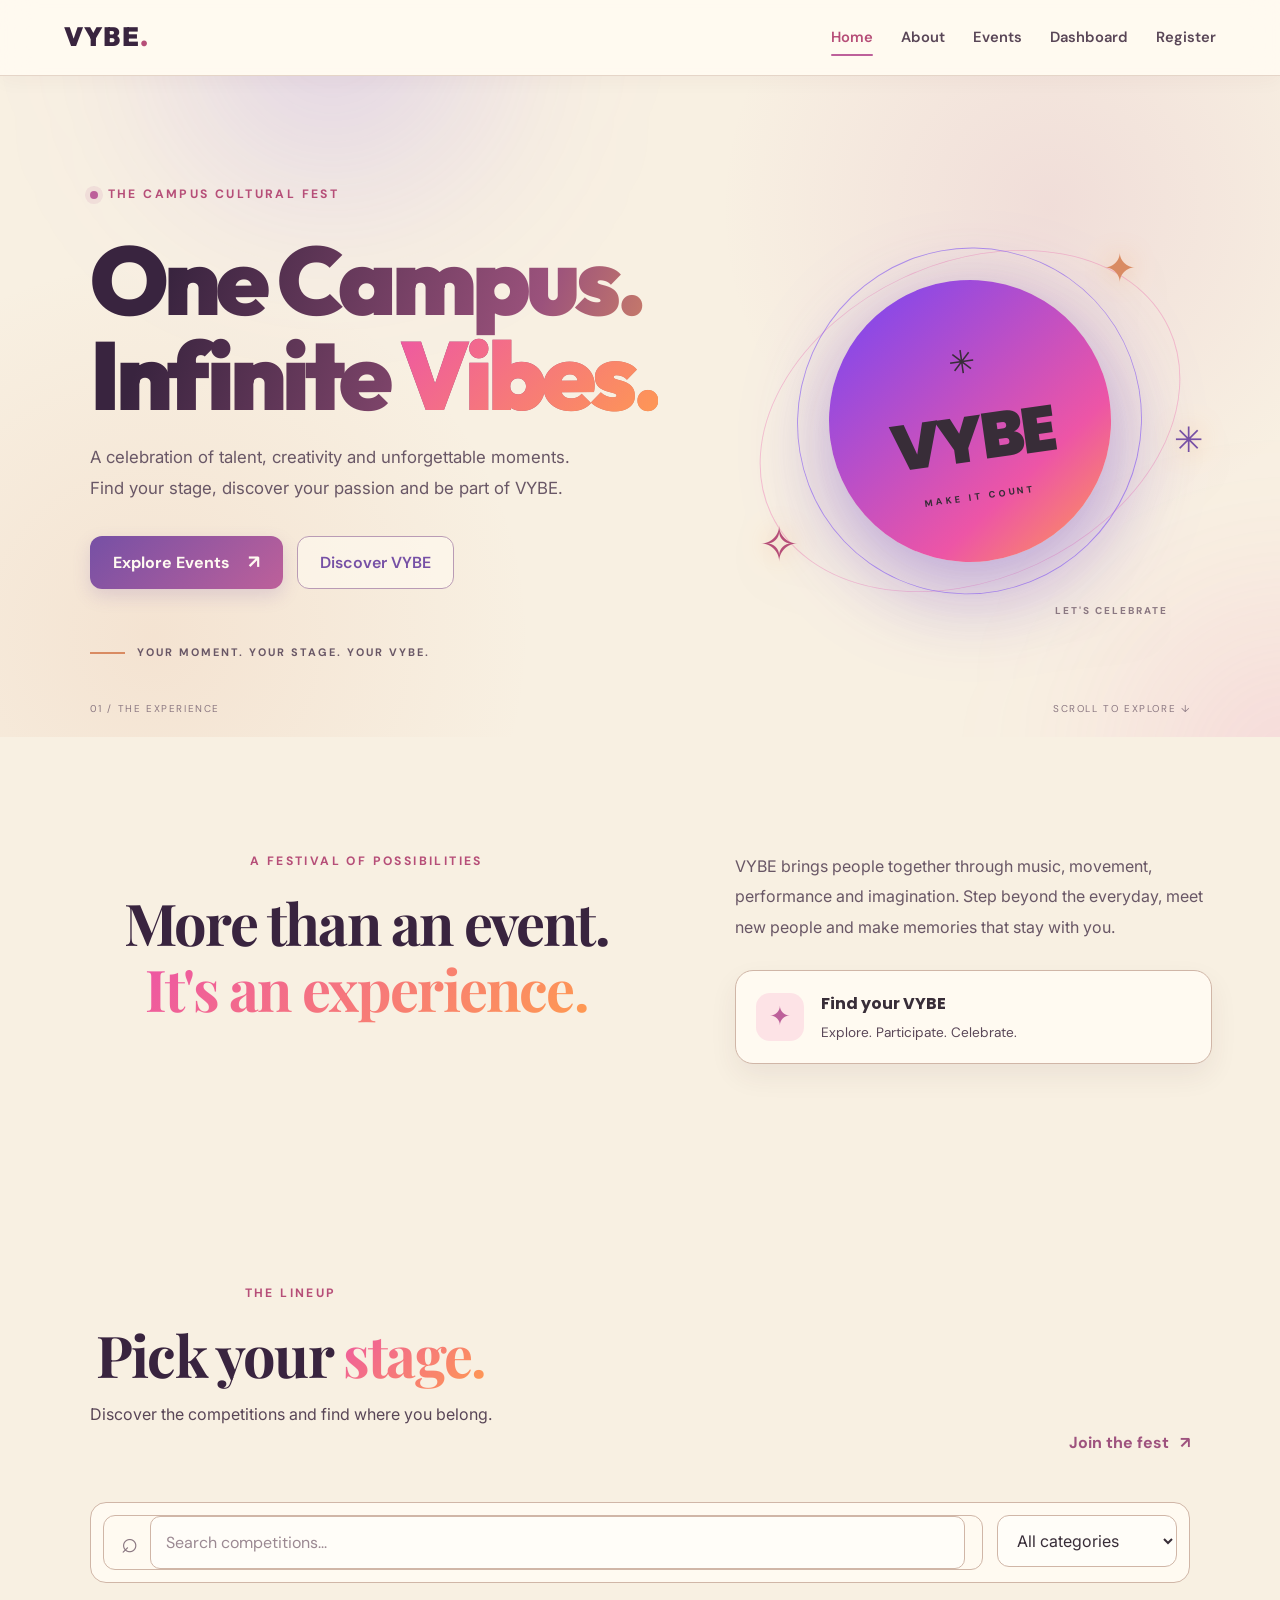
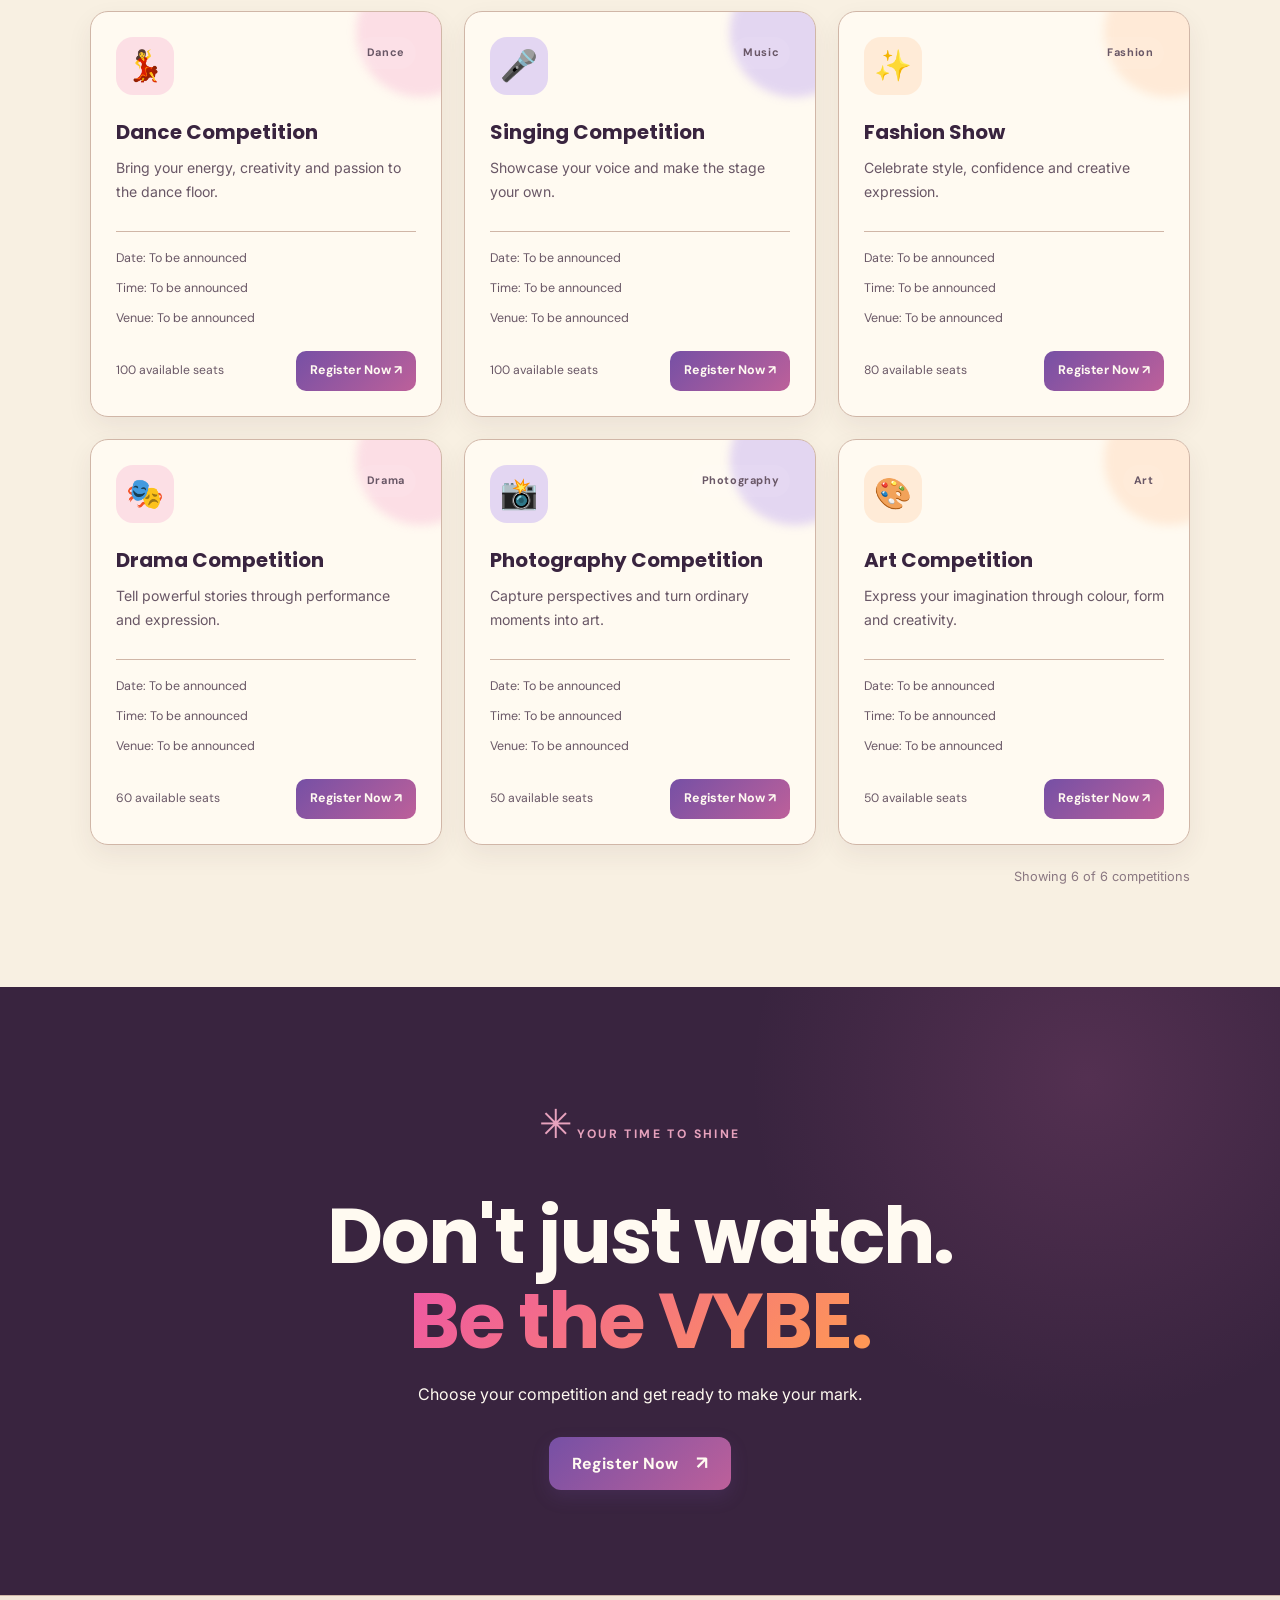
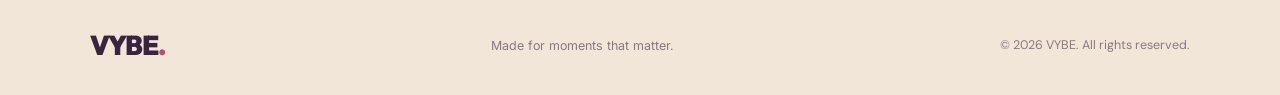
==== index.html @ 02cef4a0 "Enhance VYBE homepage theme and animations" ====
﻿<!DOCTYPE html>
<html lang="en">
<head>
    <meta charset="UTF-8">
    <meta name="viewport" content="width=device-width, initial-scale=1.0">
    <meta name="description" content="Discover events, celebrate creativity and be part of VYBE — the campus cultural fest.">
    <title>VYBE | Feel the Fest</title>
    <link rel="stylesheet" href="css/theme.css">
    <link rel="stylesheet" href="css/home.css">
</head>
<body>

    <header class="navbar">
        <a class="logo" href="index.html" aria-label="VYBE home">VYBE<span>.</span></a>

        <nav aria-label="Main navigation">
            <a class="active" href="index.html">Home</a>
            <a href="#about">About</a>
            <a href="#events">Events</a>
            <a href="dashboard.html">Dashboard</a>
            <a class="nav-register" href="register.html">Register</a>
        </nav>
    </header>

    <main>
        <section class="hero-section">
            <div class="hero-glow hero-glow-one"></div>
            <div class="hero-glow hero-glow-two"></div>

            <div class="hero-content">
                <span class="eyebrow"><span class="eyebrow-dot"></span> THE CAMPUS CULTURAL FEST</span>

                <h1>One Campus.<br>Infinite <span>Vibes.</span></h1>

                <p class="hero-description">
                    A celebration of talent, creativity and unforgettable moments.
                    Find your stage, discover your passion and be part of VYBE.
                </p>

                <div class="hero-actions">
                    <a href="#events" class="btn hero-primary">Explore Events <span>↗</span></a>
                    <a href="#about" class="btn btn-secondary">Discover VYBE</a>
                </div>

                <div class="hero-note">
                    <span class="hero-note-line"></span>
                    <span>YOUR MOMENT. YOUR STAGE. YOUR VYBE.</span>
                </div>
            </div>

            <div class="hero-art" aria-label="Colourful festival-inspired decorative artwork">
                <div class="hero-art-ring ring-one"></div>
                <div class="hero-art-ring ring-two"></div>
                <div class="hero-art-core">
                    <span class="hero-art-star">✳</span>
                    <strong>VYBE</strong>
                    <span class="hero-art-caption">MAKE IT COUNT</span>
                </div>
                <span class="floating-symbol symbol-one">✦</span>
                <span class="floating-symbol symbol-two">✧</span>
                <span class="floating-symbol symbol-three">✳</span>
                <span class="floating-label">LET'S CELEBRATE</span>
            </div>

            <div class="hero-bottom-label">
                <span>01 / THE EXPERIENCE</span>
                <span>SCROLL TO EXPLORE ↓</span>
            </div>
        </section>

        <section class="about-section" id="about">
            <div class="section-heading">
                <span class="eyebrow">A FESTIVAL OF POSSIBILITIES</span>
                <h2>More than an event.<br><span>It's an experience.</span></h2>
            </div>

            <div class="about-content">
                <p>
                    VYBE brings people together through music, movement, performance
                    and imagination. Step beyond the everyday, meet new people and
                    make memories that stay with you.
                </p>

                <div class="about-highlight">
                    <span class="highlight-icon">✦</span>
                    <div>
                        <strong>Find your VYBE</strong>
                        <span>Explore. Participate. Celebrate.</span>
                    </div>
                </div>
            </div>
        </section>

        <section class="events-section" id="events">
            <div class="events-top">
                <div class="section-heading">
                    <span class="eyebrow">THE LINEUP</span>
                    <h2>Pick your <span>stage.</span></h2>
                    <p>Discover the competitions and find where you belong.</p>
                </div>

                <a href="register.html" class="events-register-link">Join the fest <span>↗</span></a>
            </div>

            <div class="event-controls">
                <div class="event-search">
                    <span aria-hidden="true">⌕</span>
                    <input
                        type="search"
                        id="eventSearch"
                        placeholder="Search competitions..."
                        aria-label="Search competitions"
                    >
                </div>

                <label class="filter-control">
                    <span class="visually-hidden">Filter by category</span>
                    <select id="eventCategory">
                        <option value="all">All categories</option>
                        <option value="dance">Dance</option>
                        <option value="music">Music</option>
                        <option value="fashion">Fashion</option>
                        <option value="drama">Drama</option>
                        <option value="photography">Photography</option>
                        <option value="art">Art</option>
                    </select>
                </label>
            </div>

            <div class="event-grid" id="eventGrid" aria-live="polite">
                <p class="event-loading">Loading the VYBE lineup...</p>
            </div>

            <p class="event-count" id="eventCount" aria-live="polite"></p>
        </section>

        <section class="closing-section">
            <div class="closing-decoration">✳</div>
            <span class="eyebrow">YOUR TIME TO SHINE</span>
            <h2>Don't just watch.<br><span>Be the VYBE.</span></h2>
            <p>Choose your competition and get ready to make your mark.</p>
            <a href="register.html" class="btn hero-primary">Register Now <span>↗</span></a>
        </section>
    </main>

    <footer class="site-footer">
        <a class="logo" href="index.html">VYBE<span>.</span></a>
        <p>Made for moments that matter.</p>
        <span class="footer-copy">© 2026 VYBE. All rights reserved.</span>
    </footer>

    <script src="js/events-data.js"></script>
    <script src="js/storage.js"></script>
    <script src="js/home.js"></script>
</body>
</html>
---- css/theme.css ----
﻿@import url('https://fonts.googleapis.com/css2?family=DM+Sans:wght@400;500;600;700;800&family=Outfit:wght@500;600;700;800;900&family=Playfair+Display:wght@600;700;800&display=swap');
@import url('https://fonts.googleapis.com/css2?family=Inter:wght@400;500;600;700;800&family=Poppins:wght@400;500;600;700;800;900&display=swap');

:root {
    --vybe-navy: #17152D;
    --vybe-purple: #7546F5;
    --vybe-pink: #ED55A6;
    --vybe-orange: #FF9B50;

    --bg-primary: #17152D;
    --bg-secondary: #201D39;
    --bg-card: #25213E;
    --bg-card-hover: #30294D;

    --text-primary: #FFFFFF;
    --text-secondary: #BDB8CE;
    --text-muted: #8E88A5;

    --gradient-primary: linear-gradient(135deg, #7546F5, #ED55A6);
    --gradient-highlight: linear-gradient(135deg, #ED55A6, #FF9B50);

    --border-color: rgba(189, 184, 206, 0.14);
    --shadow-card: 0 12px 35px rgba(0, 0, 0, 0.22);

    --radius-card: 18px;
    --radius-button: 12px;

    --container-width: 1200px;
}

* {
    margin: 0;
    padding: 0;
    box-sizing: border-box;
}

html {
    scroll-behavior: smooth;
}

body {
    min-height: 100vh;
    background:
        radial-gradient(circle at 10% 10%, rgba(117, 70, 245, 0.12), transparent 30%),
        radial-gradient(circle at 90% 40%, rgba(237, 85, 166, 0.08), transparent 28%),
        var(--bg-primary);
    color: var(--text-primary);
    font-family: 'Inter', sans-serif;
    line-height: 1.6;
    -webkit-font-smoothing: antialiased;
}

h1, h2, h3, h4, h5, h6 {
    font-family: 'Poppins', sans-serif;
    color: var(--text-primary);
    font-weight: 700;
    line-height: 1.2;
}

p, label, input, select, textarea, button {
    font-family: 'Inter', sans-serif;
}

p {
    color: var(--text-secondary);
}

a {
    color: inherit;
    text-decoration: none;
}

img {
    max-width: 100%;
    display: block;
}

button, input, select, textarea {
    font-size: inherit;
}

button {
    cursor: pointer;
}

.container {
    width: min(92%, var(--container-width));
    margin-inline: auto;
}

/* COMMON NAVIGATION */

.navbar {
    width: 100%;
    min-height: 76px;
    padding: 16px 5%;
    display: flex;
    align-items: center;
    justify-content: space-between;
    gap: 24px;
    background: rgba(23, 21, 45, 0.94);
    backdrop-filter: blur(16px);
    position: relative;
    z-index: 100;
    border-bottom: 1px solid var(--border-color);
}

.navbar h2,
.navbar .logo {
    font-family: 'Poppins', sans-serif;
    font-size: 1.65rem;
    font-weight: 900;
    letter-spacing: 1.5px;
    color: var(--text-primary);
}

.navbar h2 span,
.navbar .logo span {
    color: var(--vybe-pink);
}

.navbar nav {
    display: flex;
    align-items: center;
    gap: 28px;
}

.navbar nav a {
    color: var(--text-secondary);
    font-size: 0.92rem;
    font-weight: 600;
    transition: color 0.25s ease;
}

.navbar nav a:hover,
.navbar nav a.active {
    color: var(--vybe-pink);
}

/* COMMON BUTTONS */

.btn,
.button,
button.btn {
    display: inline-flex;
    justify-content: center;
    align-items: center;
    gap: 8px;
    padding: 12px 23px;
    border: none;
    border-radius: var(--radius-button);
    background: var(--gradient-primary);
    color: #FFFFFF;
    font-weight: 700;
    text-align: center;
    transition: transform 0.25s ease, box-shadow 0.25s ease;
}

.btn:hover,
.button:hover,
button.btn:hover {
    transform: translateY(-3px);
    box-shadow: 0 9px 24px rgba(117, 70, 245, 0.32);
}

.btn-secondary {
    display: inline-flex;
    justify-content: center;
    align-items: center;
    padding: 11px 22px;
    border: 1px solid var(--vybe-purple);
    border-radius: var(--radius-button);
    background: transparent;
    color: var(--text-primary);
    font-weight: 600;
    transition: all 0.25s ease;
}

.btn-secondary:hover {
    background: rgba(117, 70, 245, 0.15);
    border-color: var(--vybe-pink);
}

/* COMMON CARDS */

.card {
    padding: 24px;
    background: var(--bg-card);
    border: 1px solid var(--border-color);
    border-radius: var(--radius-card);
    box-shadow: var(--shadow-card);
    transition: transform 0.25s ease, border-color 0.25s ease;
}

.card:hover {
    transform: translateY(-5px);
    border-color: rgba(237, 85, 166, 0.5);
}

/* COMMON FORM ELEMENTS */

input,
select,
textarea {
    width: 100%;
    padding: 13px 15px;
    color: var(--text-primary);
    background: var(--bg-secondary);
    border: 1px solid var(--border-color);
    border-radius: 10px;
}

input::placeholder,
textarea::placeholder {
    color: var(--text-muted);
}

input:focus,
select:focus,
textarea:focus {
    outline: none;
    border-color: var(--vybe-purple);
    box-shadow: 0 0 0 3px rgba(117, 70, 245, 0.15);
}

/* COMMON FOOTER */

footer {
    width: 100%;
    padding: 30px 5%;
    background: #131126;
    border-top: 1px solid var(--border-color);
    text-align: center;
}

footer p {
    color: var(--text-secondary);
    font-size: 0.9rem;
}

/* COMMON SECTION STYLES */

.section-heading {
    margin-bottom: 35px;
    text-align: center;
}

.section-heading h2 {
    margin-bottom: 12px;
    font-size: clamp(1.8rem, 4vw, 2.5rem);
}

.section-heading p {
    max-width: 650px;
    margin-inline: auto;
}

/* ACCESSIBILITY */

::selection {
    background: var(--vybe-purple);
    color: #FFFFFF;
}

:focus-visible {
    outline: 2px solid var(--vybe-orange);
    outline-offset: 3px;
}

/* RESPONSIVE DESIGN */

@media (max-width: 768px) {
    .navbar {
        flex-direction: column;
        padding: 16px 5%;
        gap: 15px;
    }

    .navbar nav {
        flex-wrap: wrap;
        justify-content: center;
        gap: 16px;
    }

    .card {
        padding: 19px;
    }
}

@media (max-width: 480px) {
    .navbar h2,
    .navbar .logo {
        font-size: 1.4rem;
    }

    .navbar nav {
        gap: 12px;
    }

    .navbar nav a {
        font-size: 0.82rem;
    }

    .btn,
    .button,
    .btn-secondary {
        padding: 11px 17px;
    }
}

@media (prefers-reduced-motion: reduce) {
    *,
    *::before,
    *::after {
        scroll-behavior: auto !important;
        transition-duration: 0.01ms !important;
        animation-duration: 0.01ms !important;
    }
}


/* VYBE SHARED CREAM THEME */
:root {
    --vybe-navy: #39243f;
    --vybe-purple: #7650a5;
    --vybe-pink: #b64e78;
    --vybe-orange: #d98b62;

    --bg-primary: #f8f0e2;
    --bg-secondary: #f2e6d8;
    --bg-card: #fffaf1;
    --bg-card-hover: #fff3e7;

    --text-primary: #382d38;
    --text-secondary: #594657;
    --text-muted: #8b7882;

    --gradient-primary: linear-gradient(135deg, #7650a5, #bd609a);
    --gradient-accent: linear-gradient(135deg, #bd609a, #df956d);

    --border-color: #d0b6a7;
    --shadow-card: 0 12px 30px rgba(73, 45, 63, 0.09);
}

body {
    background: #f8f0e2;
    color: #382d38;
    font-family: 'DM Sans', sans-serif;
}

h1, h2, h3, h4 {
    color: #39243f;
    font-family: 'Playfair Display', serif;
}

.navbar {
    background: rgba(255, 250, 241, 0.94);
    color: #39243f;
    border-bottom: 1px solid rgba(208, 182, 167, 0.55);
    box-shadow: 0 4px 20px rgba(73, 45, 63, 0.04);
}

.navbar .logo {
    color: #39243f;
    font-family: 'Outfit', sans-serif;
    font-weight: 900;
}

.navbar nav a {
    color: #594657;
}

.navbar nav a:hover,
.navbar nav a.active {
    color: #b64e78;
}

.btn,
.button {
    background: linear-gradient(135deg, #7650a5, #bd609a);
    color: #fffaf1;
    border: none;
    box-shadow: 0 7px 18px rgba(118, 80, 165, 0.18);
}

.btn-secondary {
    background: transparent;
    color: #7650a5;
    border: 1px solid #b99bb5;
    box-shadow: none;
}

.card {
    background: #fffaf1;
    border: 1px solid #d0b6a7;
    box-shadow: 0 10px 26px rgba(73, 45, 63, 0.07);
}

::selection {
    background: #bd609a;
    color: #fff;
}

:focus-visible {
    outline-color: #b64e78;
}
---- css/home.css ----
﻿/* HOME PAGE */

.hero-section {
    position: relative;
    min-height: 650px;
    padding: 105px max(7%, calc((100% - var(--container-width)) / 2)) 75px;
    display: flex;
    align-items: center;
    justify-content: space-between;
    gap: 45px;
    overflow: hidden;
    background:
        radial-gradient(ellipse at 80% 45%, rgba(117, 70, 245, 0.19), transparent 38%),
        linear-gradient(115deg, #17152D 35%, #21183C 100%);
}

.hero-content {
    position: relative;
    z-index: 2;
    max-width: 610px;
}

.eyebrow {
    display: inline-flex;
    align-items: center;
    gap: 10px;
    color: var(--text-secondary);
    font-size: 0.76rem;
    font-weight: 700;
    letter-spacing: 2.4px;
}

.eyebrow-dot {
    width: 8px;
    height: 8px;
    border-radius: 50%;
    background: var(--vybe-orange);
    box-shadow: 0 0 15px var(--vybe-orange);
}

.hero-content h1 {
    margin: 25px 0 20px;
    font-size: clamp(3.8rem, 7.5vw, 6.8rem);
    line-height: 0.99;
    letter-spacing: -5px;
    font-weight: 900;
}

.hero-content h1 span,
.section-heading h2 span,
.closing-section h2 span {
    color: transparent;
    background: var(--gradient-highlight);
    background-clip: text;
    -webkit-background-clip: text;
}

.hero-description {
    max-width: 490px;
    color: var(--text-secondary);
    font-size: 1.05rem;
    line-height: 1.85;
}

.hero-actions {
    display: flex;
    flex-wrap: wrap;
    gap: 14px;
    margin-top: 32px;
}

.hero-primary {
    display: inline-flex;
    align-items: center;
    gap: 18px;
    background: var(--gradient-primary);
    color: #fff;
    border: 0;
}

.hero-primary span {
    font-size: 1.15rem;
}

.hero-note {
    display: flex;
    align-items: center;
    gap: 12px;
    margin-top: 55px;
    color: var(--text-muted);
    font-size: 0.68rem;
    font-weight: 700;
    letter-spacing: 2px;
}

.hero-note-line {
    width: 35px;
    height: 2px;
    background: var(--vybe-orange);
}

.hero-art {
    position: relative;
    width: min(40vw, 440px);
    aspect-ratio: 1;
    flex-shrink: 0;
    display: grid;
    place-items: center;
}

.hero-art-ring {
    position: absolute;
    border: 1px solid rgba(237, 85, 166, 0.32);
    border-radius: 50%;
}

.ring-one {
    width: 100%;
    height: 100%;
    transform: rotate(-25deg) scaleY(0.72);
}

.ring-two {
    width: 78%;
    height: 110%;
    border-color: rgba(117, 70, 245, 0.55);
    transform: rotate(35deg) scaleY(0.72);
}

.hero-art-core {
    width: 64%;
    aspect-ratio: 1;
    border-radius: 50%;
    display: flex;
    flex-direction: column;
    align-items: center;
    justify-content: center;
    background: linear-gradient(145deg, #7546F5, #ED55A6 70%, #FF9B50);
    box-shadow: 0 25px 90px rgba(117, 70, 245, 0.38);
    transform: rotate(-8deg);
}

.hero-art-core strong {
    font-family: 'Poppins', sans-serif;
    font-size: clamp(2.3rem, 5vw, 4.2rem);
    font-weight: 900;
    letter-spacing: -3px;
}

.hero-art-star {
    font-size: 2rem;
}

.hero-art-caption {
    font-size: 0.58rem;
    font-weight: 800;
    letter-spacing: 3px;
}

.floating-symbol {
    position: absolute;
    color: var(--vybe-orange);
    text-shadow: 0 0 25px rgba(255, 155, 80, 0.5);
}

.symbol-one {
    top: 8%;
    right: 12%;
    font-size: 2.5rem;
}

.symbol-two {
    bottom: 13%;
    left: 2%;
    color: var(--vybe-pink);
    font-size: 3rem;
}

.symbol-three {
    top: 48%;
    right: -3%;
    color: var(--vybe-purple);
    font-size: 2.2rem;
}

.floating-label {
    position: absolute;
    bottom: 5%;
    right: 5%;
    color: var(--text-muted);
    font-size: 0.62rem;
    font-weight: 800;
    letter-spacing: 2px;
}

.hero-glow {
    position: absolute;
    width: 280px;
    height: 280px;
    border-radius: 50%;
    filter: blur(100px);
    pointer-events: none;
}

.hero-glow-one {
    top: -180px;
    left: 15%;
    background: rgba(117, 70, 245, 0.2);
}

.hero-glow-two {
    right: -150px;
    bottom: -170px;
    background: rgba(237, 85, 166, 0.18);
}

.hero-bottom-label {
    position: absolute;
    bottom: 20px;
    left: max(7%, calc((100% - var(--container-width)) / 2));
    right: max(7%, calc((100% - var(--container-width)) / 2));
    display: flex;
    justify-content: space-between;
    color: var(--text-muted);
    font-size: 0.62rem;
    letter-spacing: 1.6px;
}

/* ABOUT */

.about-section {
    max-width: var(--container-width);
    margin: 0 auto;
    padding: 110px 28px;
    display: grid;
    grid-template-columns: 1fr 0.8fr;
    align-items: center;
    gap: 70px;
}

.section-heading h2 {
    margin-top: 17px;
    font-size: clamp(2.4rem, 4.5vw, 3.8rem);
    line-height: 1.15;
    letter-spacing: -1.8px;
}

.about-content > p {
    color: var(--text-secondary);
    font-size: 1rem;
    line-height: 1.9;
}

.about-highlight {
    display: flex;
    align-items: center;
    gap: 17px;
    margin-top: 28px;
    padding: 20px;
    background: var(--bg-card);
    border: 1px solid var(--border-color);
    border-radius: var(--radius-card);
}

.highlight-icon {
    width: 48px;
    height: 48px;
    display: grid;
    place-items: center;
    flex-shrink: 0;
    border-radius: 14px;
    background: rgba(237, 85, 166, 0.14);
    color: var(--vybe-pink);
    font-size: 1.6rem;
}

.about-highlight div {
    display: grid;
    gap: 5px;
}

.about-highlight strong {
    color: var(--text-primary);
    font-family: 'Poppins', sans-serif;
}

.about-highlight div span {
    color: var(--text-secondary);
    font-size: 0.85rem;
}

/* EVENTS */

.events-section {
    padding: 100px max(7%, calc((100% - var(--container-width)) / 2));
    background: linear-gradient(180deg, #201D39, #19172F);
}

.events-top {
    display: flex;
    align-items: flex-end;
    justify-content: space-between;
    gap: 25px;
}

.events-top .section-heading > p {
    margin-top: 14px;
    color: var(--text-secondary);
    line-height: 1.7;
}

.events-register-link {
    padding-bottom: 8px;
    color: var(--vybe-pink);
    font-weight: 700;
    white-space: nowrap;
}

.events-register-link span {
    margin-left: 7px;
}

.event-controls {
    display: flex;
    gap: 14px;
    margin: 38px 0 28px;
}

.event-search {
    min-height: 52px;
    flex: 1;
    display: flex;
    align-items: center;
    gap: 12px;
    padding: 0 17px;
    background: var(--bg-card);
    border: 1px solid var(--border-color);
    border-radius: 12px;
}

.event-search > span {
    color: var(--text-muted);
    font-size: 1.8rem;
}

.event-search input {
    width: 100%;
    color: var(--text-primary);
    background: transparent;
    border: 0;
    outline: none;
    font: inherit;
}

.event-search input::placeholder {
    color: var(--text-muted);
}

.filter-control select {
    min-height: 52px;
    min-width: 180px;
    padding: 0 38px 0 15px;
    color: var(--text-primary);
    background: var(--bg-card);
    border: 1px solid var(--border-color);
    border-radius: 12px;
    font: inherit;
    cursor: pointer;
}

.filter-control select option {
    color: #fff;
    background: var(--bg-card);
}

.event-grid {
    display: grid;
    grid-template-columns: repeat(3, minmax(0, 1fr));
    gap: 22px;
}

.event-card {
    position: relative;
    min-width: 0;
    padding: 25px;
    overflow: hidden;
    background: var(--bg-card);
    border: 1px solid var(--border-color);
    border-radius: var(--radius-card);
    transition: transform 0.25s ease, border-color 0.25s ease, background 0.25s ease;
}

.event-card:hover {
    transform: translateY(-7px);
    background: var(--bg-card-hover);
    border-color: rgba(237, 85, 166, 0.55);
}

.event-card::after {
    position: absolute;
    top: -45px;
    right: -45px;
    width: 130px;
    height: 130px;
    border-radius: 50%;
    background: var(--event-glow, rgba(117, 70, 245, 0.16));
    filter: blur(5px);
    content: "";
    pointer-events: none;
}

.event-card-top {
    position: relative;
    z-index: 1;
    display: flex;
    align-items: flex-start;
    justify-content: space-between;
    gap: 10px;
}

.event-icon {
    width: 58px;
    height: 58px;
    display: grid;
    place-items: center;
    border-radius: 17px;
    background: var(--event-icon-bg, rgba(117, 70, 245, 0.18));
    font-size: 1.9rem;
}

.event-category {
    padding: 7px 11px;
    color: var(--text-secondary);
    background: rgba(255, 255, 255, 0.06);
    border-radius: 30px;
    font-size: 0.68rem;
    font-weight: 700;
    letter-spacing: 0.6px;
}

.event-card h3 {
    position: relative;
    z-index: 1;
    margin: 23px 0 10px;
    color: var(--text-primary);
    font-family: 'Poppins', sans-serif;
    font-size: 1.25rem;
    line-height: 1.4;
}

.event-card > p {
    min-height: 53px;
    color: var(--text-secondary);
    font-size: 0.88rem;
    line-height: 1.7;
}

.event-meta {
    display: grid;
    gap: 10px;
    margin-top: 22px;
    padding-top: 17px;
    border-top: 1px solid var(--border-color);
}

.event-meta span {
    color: var(--text-muted);
    font-size: 0.78rem;
}

.event-card-footer {
    display: flex;
    align-items: center;
    justify-content: space-between;
    gap: 10px;
    margin-top: 22px;
}

.event-capacity {
    color: var(--text-secondary);
    font-size: 0.76rem;
}

.event-register {
    display: inline-flex;
    align-items: center;
    gap: 9px;
    padding: 10px 14px;
    color: #fff;
    background: var(--gradient-primary);
    border-radius: 10px;
    font-size: 0.78rem;
    font-weight: 700;
    transition: transform 0.2s ease;
}

.event-register:hover {
    transform: translateY(-2px);
}

.event-empty,
.event-loading {
    grid-column: 1 / -1;
    padding: 45px 20px;
    color: var(--text-secondary);
    text-align: center;
    background: var(--bg-card);
    border: 1px solid var(--border-color);
    border-radius: var(--radius-card);
}

.event-count {
    margin-top: 22px;
    color: var(--text-muted);
    font-size: 0.8rem;
    text-align: right;
}

.visually-hidden {
    position: absolute;
    width: 1px;
    height: 1px;
    padding: 0;
    overflow: hidden;
    clip: rect(0, 0, 0, 0);
    white-space: nowrap;
    border: 0;
}

/* CLOSING SECTION */

.closing-section {
    position: relative;
    padding: 105px 25px;
    overflow: hidden;
    text-align: center;
    background:
        radial-gradient(ellipse at 50% 110%, rgba(237, 85, 166, 0.18), transparent 50%),
        var(--bg-primary);
}

.closing-section h2 {
    margin: 18px 0;
    font-family: 'Poppins', sans-serif;
    font-size: clamp(2.8rem, 6vw, 5rem);
    line-height: 1.1;
    letter-spacing: -2px;
}

.closing-section > p {
    margin-bottom: 28px;
    color: var(--text-secondary);
    line-height: 1.7;
}

.closing-decoration {
    margin-bottom: 20px;
    color: var(--vybe-orange);
    font-size: 2.5rem;
}

.site-footer {
    min-height: 100px;
    padding: 25px max(7%, calc((100% - var(--container-width)) / 2));
    display: flex;
    align-items: center;
    justify-content: space-between;
    gap: 20px;
    background: #121124;
    border-top: 1px solid var(--border-color);
}

.site-footer .logo {
    color: var(--text-primary);
    font-family: 'Poppins', sans-serif;
    font-size: 1.7rem;
    font-weight: 900;
    letter-spacing: -1px;
}

.site-footer .logo span {
    color: var(--vybe-pink);
}

.site-footer p,
.footer-copy {
    color: var(--text-muted);
    font-size: 0.78rem;
}

/* RESPONSIVE */

@media (max-width: 900px) {
    .hero-section {
        min-height: 570px;
        padding-top: 90px;
    }

    .hero-art {
        width: 34vw;
    }

    .event-grid {
        grid-template-columns: repeat(2, minmax(0, 1fr));
    }

    .about-section {
        gap: 35px;
    }
}

@media (max-width: 650px) {
    .hero-section {
        min-height: auto;
        padding: 75px 7% 85px;
        flex-direction: column;
        align-items: flex-start;
    }

    .hero-content h1 {
        font-size: clamp(3.5rem, 16vw, 5rem);
        letter-spacing: -3px;
    }

    .hero-art {
        width: min(75vw, 330px);
        align-self: center;
        margin: 15px auto 30px;
    }

    .hero-note {
        margin-top: 35px;
    }

    .hero-bottom-label {
        left: 7%;
        right: 7%;
        font-size: 0.53rem;
    }

    .about-section {
        padding: 75px 7%;
        grid-template-columns: 1fr;
        gap: 28px;
    }

    .events-section {
        padding: 75px 7%;
    }

    .events-top {
        align-items: flex-start;
        flex-direction: column;
    }

    .event-controls {
        flex-direction: column;
    }

    .filter-control select {
        width: 100%;
    }

    .event-grid {
        grid-template-columns: 1fr;
    }

    .event-card > p {
        min-height: auto;
    }

    .site-footer {
        padding: 28px 7%;
        flex-direction: column;
        text-align: center;
    }
}

@media (prefers-reduced-motion: reduce) {
    .event-card,
    .event-register {
        transition: none;
    }
}

/* VYBE HOMEPAGE — MATCH REGISTRATION PAGE THEME */

.hero-section {
    background:
        radial-gradient(circle at 82% 20%, rgba(189, 96, 154, 0.13), transparent 28%),
        radial-gradient(circle at 12% 85%, rgba(217, 139, 98, 0.13), transparent 30%),
        #f8f0e2;
    color: #382d38;
}

.hero-content h1 {
    color: #39243f;
    font-family: 'Outfit', sans-serif;
    background: linear-gradient(110deg, #39243f 15%, #9b527c 75%, #d98b62);
    -webkit-background-clip: text;
    background-clip: text;
    -webkit-text-fill-color: transparent;
}

.hero-description,
.hero-note {
    color: #695766;
}

.eyebrow {
    color: #b64e78;
}

.eyebrow-dot {
    background: #bd609a;
    box-shadow: 0 0 0 5px rgba(189, 96, 154, 0.12);
}

.hero-primary {
    background: linear-gradient(135deg, #7650a5, #bd609a);
    color: #fffaf1;
}

.hero-secondary,
.btn-secondary {
    color: #7650a5;
    border-color: #b99bb5;
    background: rgba(255, 250, 241, 0.6);
}

.hero-art {
    filter: drop-shadow(0 18px 28px rgba(73, 45, 63, 0.12));
}

.about-section,
.events-section {
    background: #f8f0e2;
    color: #382d38;
}

.section-heading h2,
.about-content h2,
.events-top h2 {
    color: #39243f;
}

.section-heading p,
.about-content p {
    color: #695766;
}

.about-highlight {
    background: #fffaf1;
    border: 1px solid #d0b6a7;
    box-shadow: 0 12px 28px rgba(73, 45, 63, 0.07);
}

.highlight-icon {
    color: #bd609a;
}

.events-register-link {
    color: #9e527e;
}

.event-controls {
    background: #fffaf1;
    border: 1px solid #d0b6a7;
    border-radius: 16px;
    padding: 12px;
}

.event-search input,
.filter-control select {
    background: #fffdf8;
    color: #382d38;
    border: 1px solid #d0b6a7;
}

.event-search input::placeholder {
    color: #9b8992;
}

.event-card {
    background: #fffaf1;
    color: #382d38;
    border: 1px solid #d0b6a7;
    box-shadow: 0 10px 26px rgba(73, 45, 63, 0.07);
}

.event-card:hover {
    background: #fff6eb;
    border-color: #bd8aa5;
    box-shadow: 0 16px 32px rgba(73, 45, 63, 0.12);
}

.event-card h3,
.event-card h2 {
    color: #39243f;
}

.event-card p,
.event-card span {
    color: #695766;
}

.event-register {
    background: linear-gradient(135deg, #7650a5, #bd609a);
    color: #fffaf1;
}

.event-count {
    color: #8b7882;
}

.closing-section {
    background:
        radial-gradient(circle at 85% 15%, rgba(189, 96, 154, 0.2), transparent 28%),
        #39243f;
    color: #fffaf1;
}

.closing-section h2,
.closing-section p {
    color: #fffaf1;
}

.closing-section .eyebrow {
    color: #e7a2bd;
}

.site-footer {
    background: #f2e6d8;
    color: #594657;
    border-top: 1px solid #d0b6a7;
}

.site-footer .logo {
    color: #39243f;
    font-family: 'Outfit', sans-serif;
}

.site-footer p,
.footer-copy {
    color: #8b7882;
}

@media (max-width: 650px) {
    .event-controls {
        padding: 10px;
    }
}

/* =========================================
   VYBE — MOTION & VISUAL POLISH
   ========================================= */

/* Smooth navigation */
html {
    scroll-behavior: smooth;
}

.navbar nav a {
    position: relative;
    transition: color 0.25s ease;
}

.navbar nav a::after {
    content: "";
    position: absolute;
    left: 0;
    bottom: -7px;
    width: 0;
    height: 2px;
    border-radius: 5px;
    background: #bd609a;
    transition: width 0.3s ease;
}

.navbar nav a:hover::after,
.navbar nav a.active::after {
    width: 100%;
}

/* Hero entrance */
.hero-content .eyebrow {
    animation: vybe-fade-up 0.7s ease both;
}

.hero-content h1 {
    animation: vybe-fade-up 0.85s 0.12s ease both;
}

.hero-description {
    animation: vybe-fade-up 0.85s 0.24s ease both;
}

.hero-actions {
    animation: vybe-fade-up 0.85s 0.36s ease both;
}

.hero-note {
    animation: vybe-fade-up 0.85s 0.48s ease both;
}

/* Decorative hero artwork */
.hero-art {
    animation: vybe-art-enter 1s 0.15s cubic-bezier(.2,.8,.2,1) both,
               vybe-float 5s 1.2s ease-in-out infinite;
    transform-origin: center;
}

.hero-art-ring.ring-one {
    animation: vybe-spin 22s linear infinite;
}

.hero-art-ring.ring-two {
    animation: vybe-spin-reverse 28s linear infinite;
}

.hero-art-core {
    animation: vybe-soft-pulse 3.5s ease-in-out infinite;
}

.floating-symbol {
    animation: vybe-float 3.5s ease-in-out infinite;
}

.symbol-two {
    animation-delay: 0.7s;
}

.symbol-three {
    animation-delay: 1.2s;
}

.floating-label {
    animation: vybe-fade-up 1s 0.6s ease both;
}

/* Section entrance */
.about-section,
.events-section {
    animation: vybe-fade-up 0.8s ease both;
}

.about-highlight {
    transition: transform 0.35s ease, box-shadow 0.35s ease;
}

.about-highlight:hover {
    transform: translateY(-7px) rotate(-0.5deg);
    box-shadow: 0 18px 36px rgba(73, 45, 63, 0.13);
}

/* Event cards */
.event-card {
    position: relative;
    overflow: hidden;
    isolation: isolate;
    animation: vybe-card-enter 0.65s ease both;
    transition:
        transform 0.35s cubic-bezier(.2,.8,.2,1),
        box-shadow 0.35s ease,
        border-color 0.35s ease,
        background 0.35s ease;
}

.event-card:nth-child(2) { animation-delay: 0.08s; }
.event-card:nth-child(3) { animation-delay: 0.16s; }
.event-card:nth-child(4) { animation-delay: 0.24s; }
.event-card:nth-child(5) { animation-delay: 0.32s; }
.event-card:nth-child(6) { animation-delay: 0.40s; }

.event-card::before {
    content: "";
    position: absolute;
    z-index: -1;
    top: 0;
    left: -110%;
    width: 65%;
    height: 100%;
    transform: skewX(-20deg);
    background: linear-gradient(
        90deg,
        transparent,
        rgba(189, 96, 154, 0.09),
        transparent
    );
    transition: left 0.65s ease;
}

.event-card:hover {
    transform: translateY(-9px);
    border-color: #bd8aa5;
    box-shadow: 0 20px 38px rgba(73, 45, 63, 0.14);
}

.event-card:hover::before {
    left: 150%;
}

.event-register {
    transition: transform 0.25s ease, box-shadow 0.25s ease;
}

.event-register:hover {
    transform: translateY(-2px);
    box-shadow: 0 9px 20px rgba(118, 80, 165, 0.24);
}

/* Buttons — subtle shine */
.btn,
.button,
.event-register {
    position: relative;
    overflow: hidden;
    transition:
        transform 0.25s ease,
        box-shadow 0.25s ease,
        filter 0.25s ease;
}

.btn:hover,
.button:hover {
    transform: translateY(-3px);
    filter: saturate(1.12);
    box-shadow: 0 12px 24px rgba(118, 80, 165, 0.22);
}

.btn:active,
.button:active {
    transform: translateY(0) scale(0.98);
}

/* Closing section */
.closing-decoration {
    display: inline-block;
    animation: vybe-spin 18s linear infinite;
    color: #e7a2bd;
}

.closing-section .btn {
    transition: transform 0.3s ease, box-shadow 0.3s ease;
}

.closing-section .btn:hover {
    transform: translateY(-4px) scale(1.03);
    box-shadow: 0 14px 28px rgba(189, 96, 154, 0.25);
}

/* Footer brand interaction */
.site-footer .logo {
    transition: color 0.25s ease, transform 0.25s ease;
}

.site-footer .logo:hover {
    color: #bd609a;
    transform: translateY(-2px);
}

/* Animation definitions */
@keyframes vybe-fade-up {
    from {
        opacity: 0;
        transform: translateY(22px);
    }
    to {
        opacity: 1;
        transform: translateY(0);
    }
}

@keyframes vybe-art-enter {
    from {
        opacity: 0;
        transform: scale(0.82) rotate(-8deg);
    }
    to {
        opacity: 1;
        transform: scale(1) rotate(0);
    }
}

@keyframes vybe-float {
    0%, 100% { transform: translateY(0); }
    50% { transform: translateY(-12px); }
}

@keyframes vybe-spin {
    from { transform: rotate(0deg); }
    to { transform: rotate(360deg); }
}

@keyframes vybe-spin-reverse {
    from { transform: rotate(360deg); }
    to { transform: rotate(0deg); }
}

@keyframes vybe-soft-pulse {
    0%, 100% { transform: scale(1); }
    50% { transform: scale(1.045); }
}

@keyframes vybe-card-enter {
    from {
        opacity: 0;
        transform: translateY(18px);
    }
    to {
        opacity: 1;
        transform: translateY(0);
    }
}

/* Accessibility and mobile performance */
@media (max-width: 650px) {
    .event-card:hover {
        transform: translateY(-4px);
    }

    .hero-art {
        animation-duration: 0.8s, 6s;
    }
}

@media (prefers-reduced-motion: reduce) {
    html {
        scroll-behavior: auto;
    }

    *,
    *::before,
    *::after {
        animation-duration: 0.01ms !important;
        animation-iteration-count: 1 !important;
        transition-duration: 0.01ms !important;
        scroll-behavior: auto !important;
    }
}
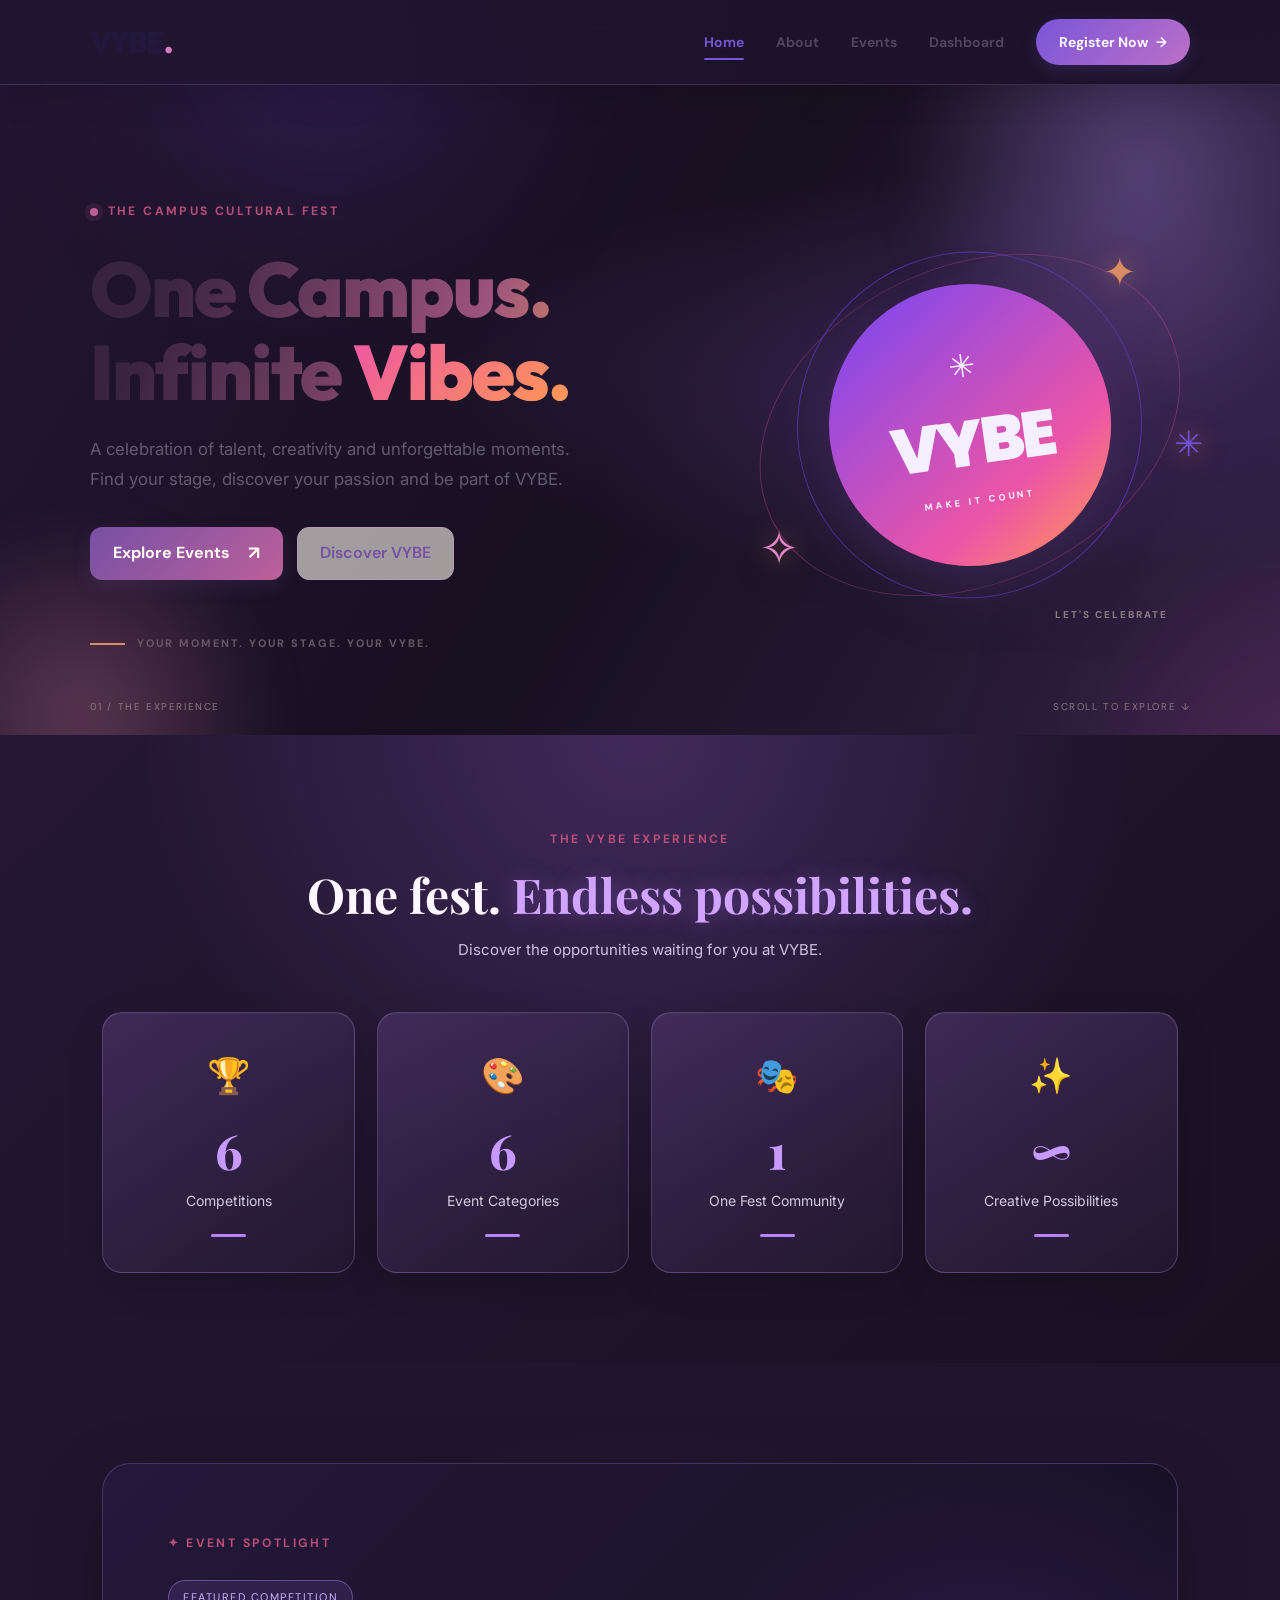
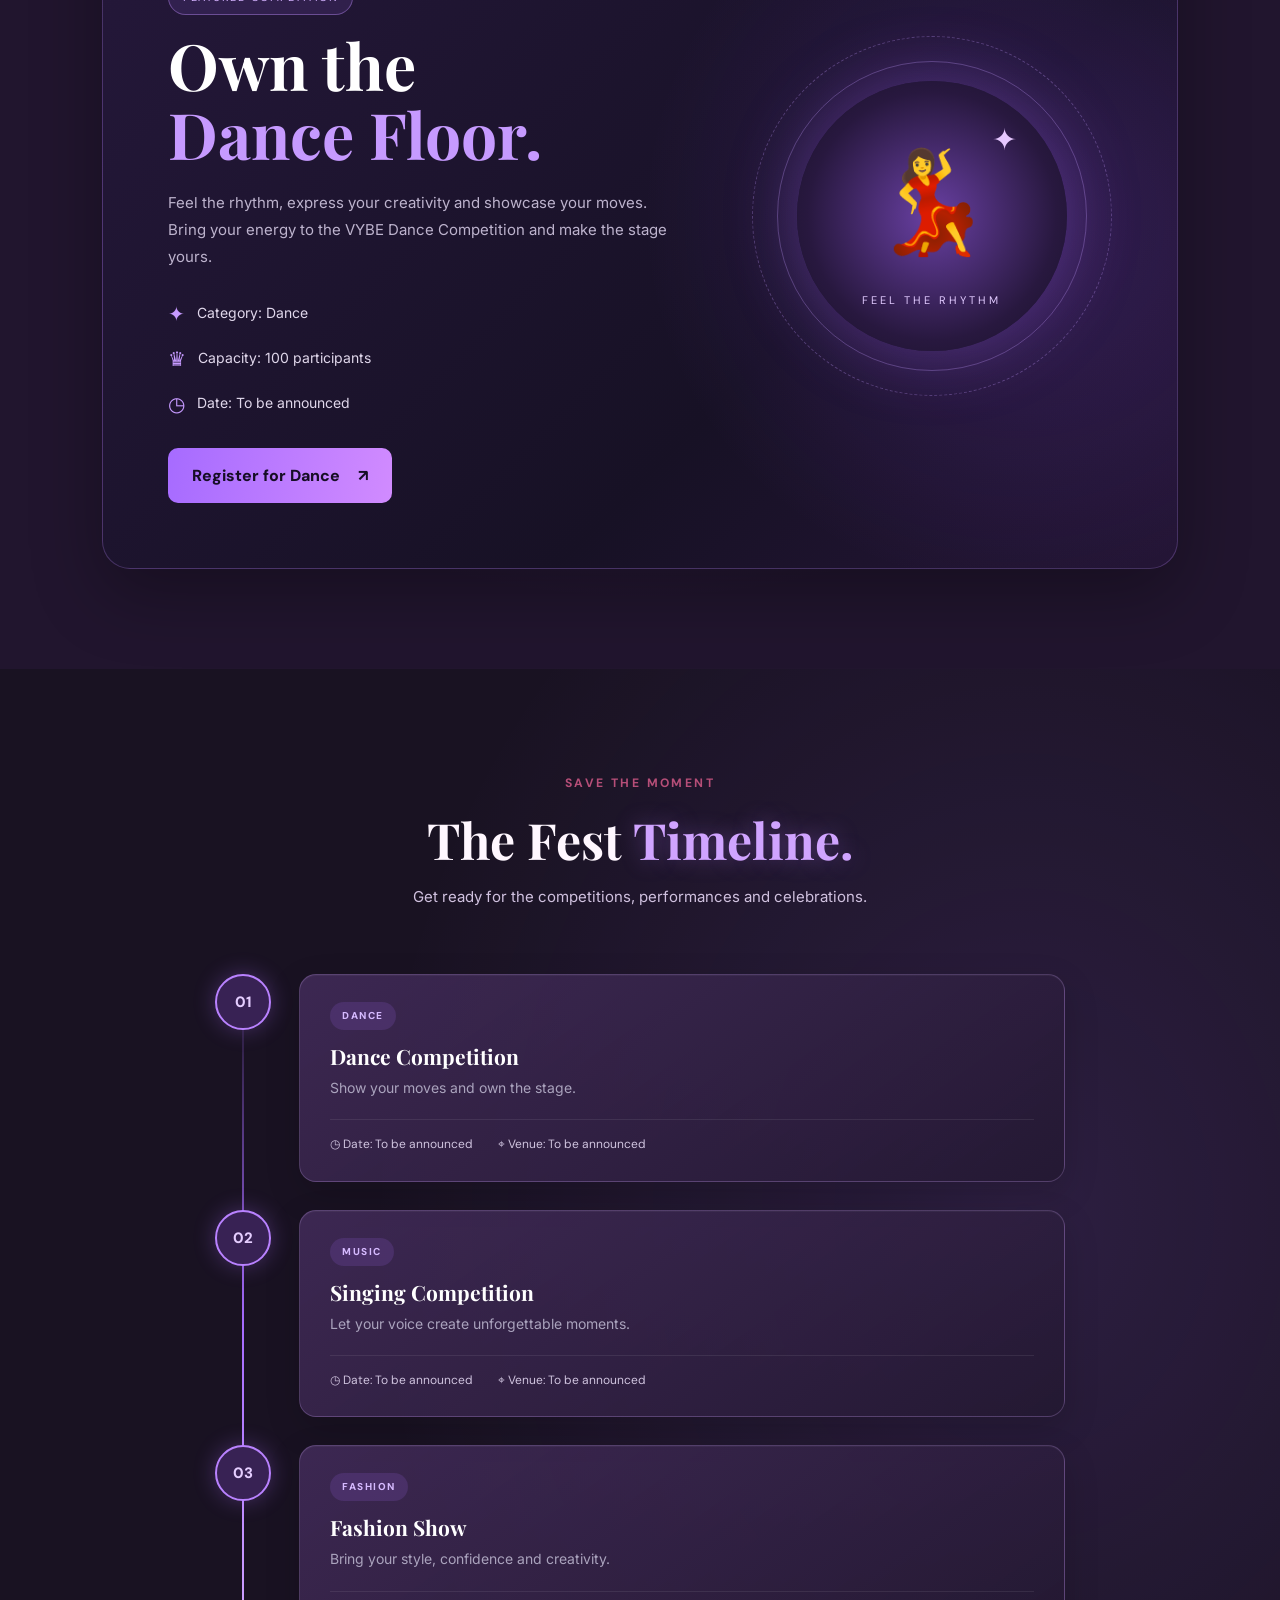
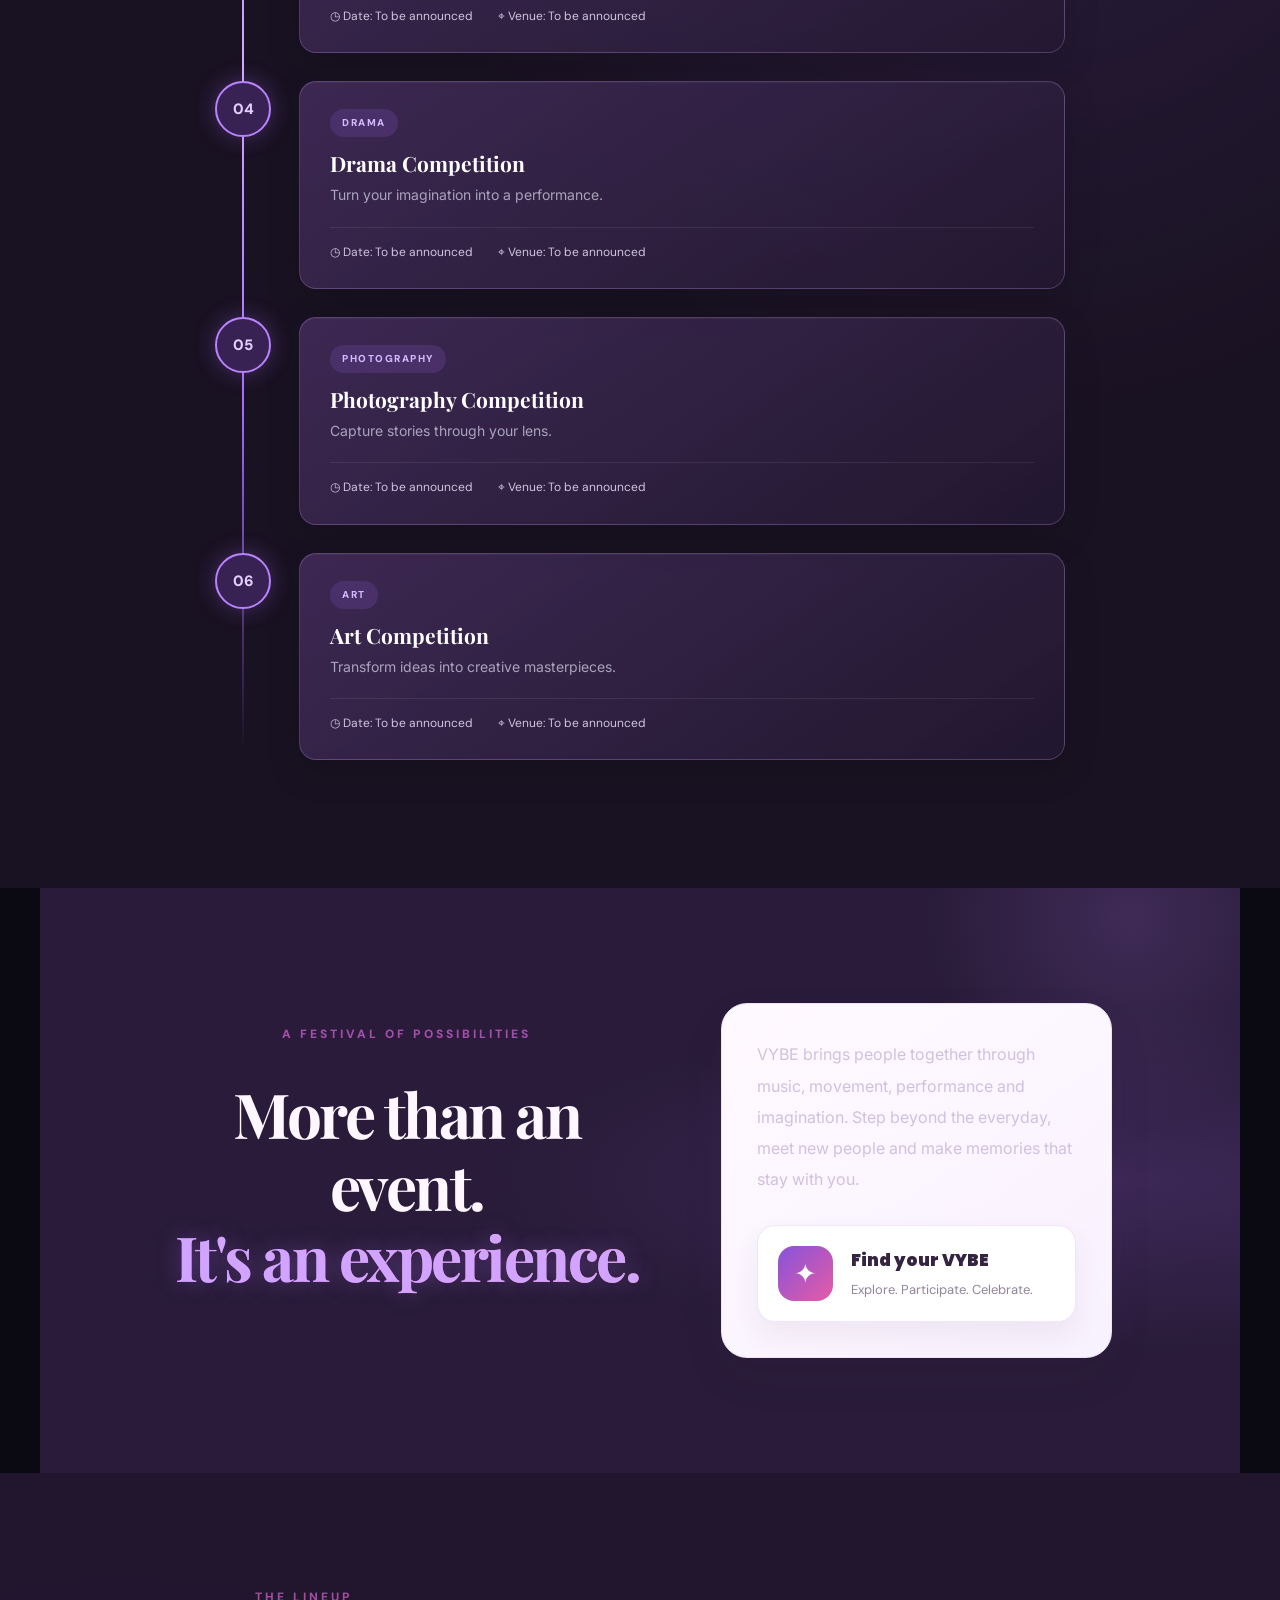
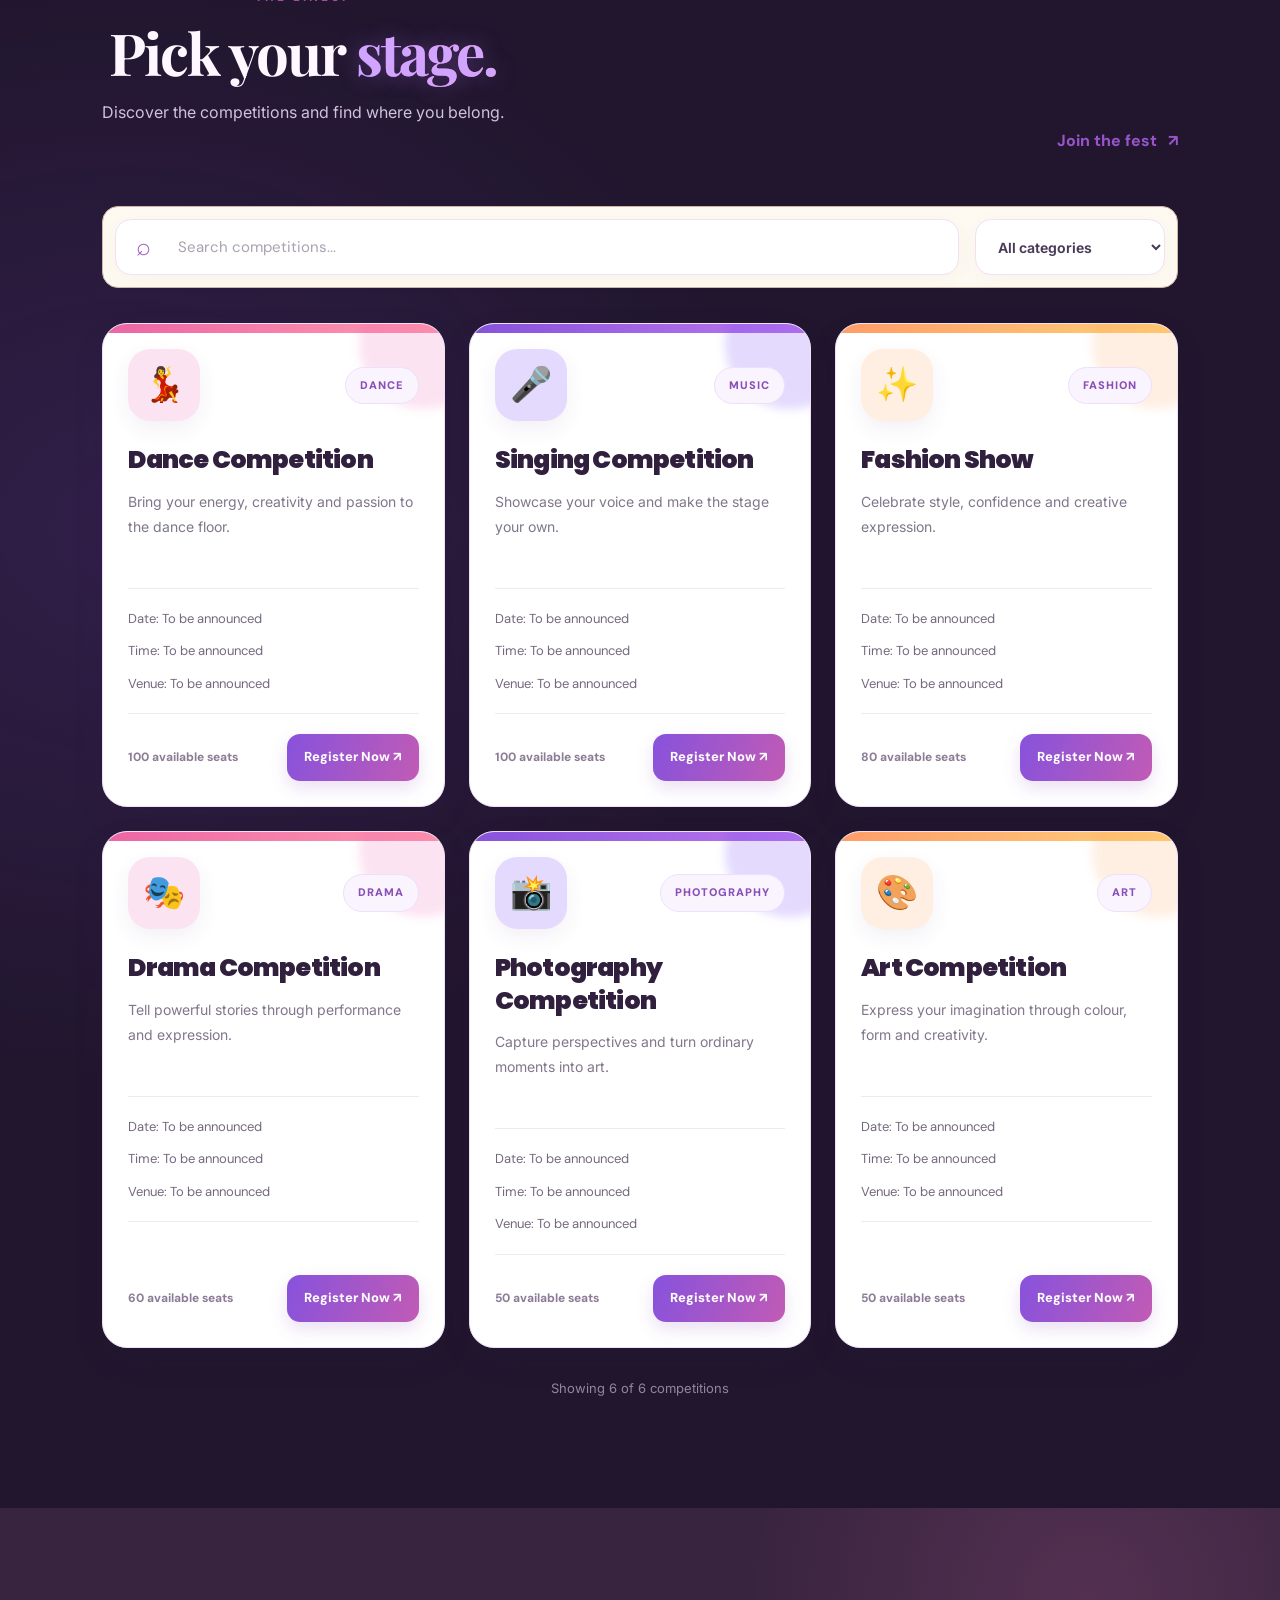
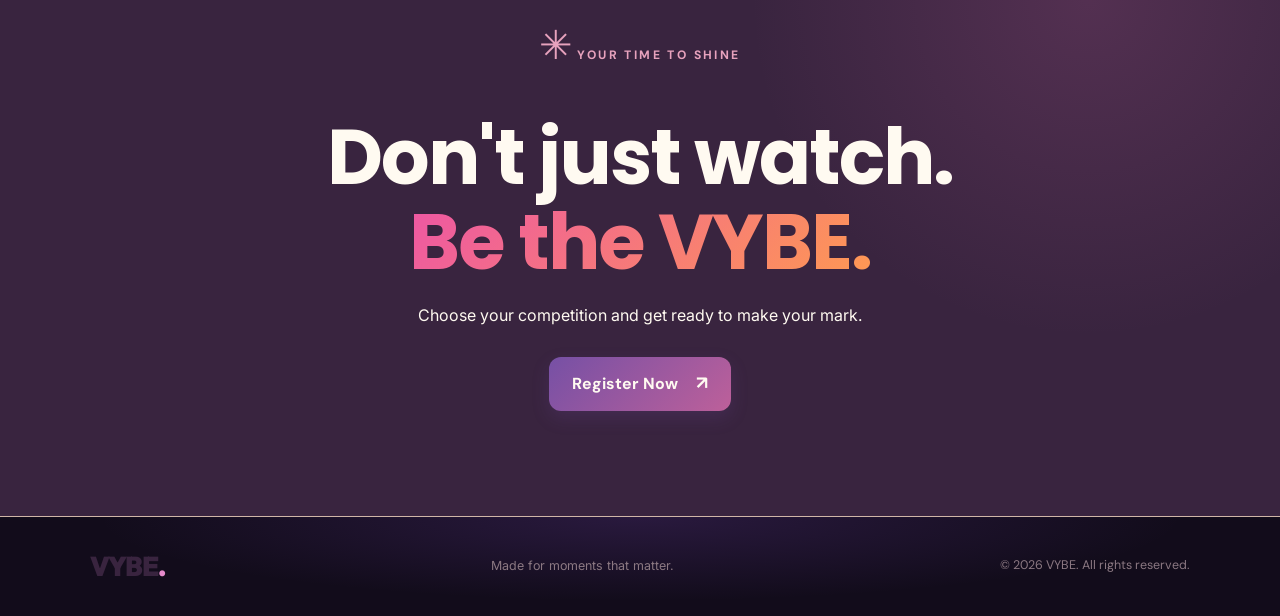
==== commit aa7d4f31: "Update VYBE website design" ====
--- a/index.html
+++ b/index.html
@@ -1,26 +1,59 @@
 ﻿<!DOCTYPE html>
 <html lang="en">
 <head>
+    
     <meta charset="UTF-8">
     <meta name="viewport" content="width=device-width, initial-scale=1.0">
     <meta name="description" content="Discover events, celebrate creativity and be part of VYBE — the campus cultural fest.">
     <title>VYBE | Feel the Fest</title>
     <link rel="stylesheet" href="css/theme.css">
     <link rel="stylesheet" href="css/home.css">
+    <link rel="stylesheet" href="css/home-upgrades.css">
 </head>
 <body>
 
-    <header class="navbar">
-        <a class="logo" href="index.html" aria-label="VYBE home">VYBE<span>.</span></a>
-
-        <nav aria-label="Main navigation">
-            <a class="active" href="index.html">Home</a>
-            <a href="#about">About</a>
-            <a href="#events">Events</a>
-            <a href="dashboard.html">Dashboard</a>
-            <a class="nav-register" href="register.html">Register</a>
-        </nav>
-    </header>
+   
+<!-- VYBE PREMIUM NAVIGATION -->
+<header class="navbar">
+
+    <a class="logo" href="index.html" aria-label="VYBE home">
+        VYBE<span>.</span>
+    </a>
+
+    <!-- Mobile Menu Button -->
+    <button
+        class="menu-toggle"
+        id="menuToggle"
+        type="button"
+        aria-label="Open navigation menu"
+        aria-expanded="false"
+        aria-controls="mainNav">
+
+        <span></span>
+        <span></span>
+        <span></span>
+
+    </button>
+
+    <!-- Navigation Links -->
+    <nav id="mainNav" aria-label="Main navigation">
+
+        <a class="active" href="index.html">Home</a>
+
+        <a href="#about">About</a>
+
+        <a href="#events">Events</a>
+
+        <a href="dashboard.html">Dashboard</a>
+
+        <a class="nav-register" href="register.html">
+            Register Now <span>→</span>
+        </a>
+
+    </nav>
+
+</header>
+
 
     <main>
         <section class="hero-section">
@@ -67,6 +100,201 @@
                 <span>SCROLL TO EXPLORE ↓</span>
             </div>
         </section>
+        <!-- VYBE STATISTICS SECTION -->
+<section class="stats-section" id="stats">
+    <div class="stats-heading">
+        <span class="eyebrow">THE VYBE EXPERIENCE</span>
+        <h2>One fest. <span>Endless possibilities.</span></h2>
+        <p>Discover the opportunities waiting for you at VYBE.</p>
+    </div>
+
+    <div class="stats-grid">
+
+        <div class="stat-card">
+            <div class="stat-icon">🏆</div>
+            <h3 class="stat-number" data-count="6">0</h3>
+            <p>Competitions</p>
+            <span class="stat-line"></span>
+        </div>
+
+        <div class="stat-card">
+            <div class="stat-icon">🎨</div>
+            <h3 class="stat-number" data-count="6">0</h3>
+            <p>Event Categories</p>
+            <span class="stat-line"></span>
+        </div>
+
+        <div class="stat-card">
+            <div class="stat-icon">🎭</div>
+            <h3 class="stat-number" data-count="1">0</h3>
+            <p>One Fest Community</p>
+            <span class="stat-line"></span>
+        </div>
+
+        <div class="stat-card">
+            <div class="stat-icon">✨</div>
+            <h3 class="stat-number">∞</h3>
+            <p>Creative Possibilities</p>
+            <span class="stat-line"></span>
+        </div>
+
+    </div>
+</section>
+<!-- FEATURED EVENT SPOTLIGHT -->
+<section class="featured-section" id="featured">
+
+    <div class="featured-container">
+
+        <div class="featured-content">
+
+            <span class="eyebrow">✦ EVENT SPOTLIGHT</span>
+
+            <span class="featured-badge">
+                FEATURED COMPETITION
+            </span>
+
+            <h2>
+                Own the
+                <span>Dance Floor.</span>
+            </h2>
+
+            <p class="featured-description">
+                Feel the rhythm, express your creativity and
+                showcase your moves. Bring your energy to the
+                VYBE Dance Competition and make the stage yours.
+            </p>
+
+            <div class="featured-details">
+                <div>
+                    <span>✦</span>
+                    <p>Category: Dance</p>
+                </div>
+
+                <div>
+                    <span>♛</span>
+                    <p>Capacity: 100 participants</p>
+                </div>
+
+                <div>
+                    <span>◷</span>
+                    <p>Date: To be announced</p>
+                </div>
+            </div>
+
+            <a href="register.html?event=dance"
+               class="featured-register">
+                Register for Dance
+                <span>↗</span>
+            </a>
+
+        </div>
+
+        <div class="featured-art">
+            <div class="featured-orbit orbit-one"></div>
+            <div class="featured-orbit orbit-two"></div>
+
+            <div class="featured-art-content">
+                <span class="featured-star">✦</span>
+                <span class="featured-dancer">💃</span>
+                <span class="featured-art-label">FEEL THE RHYTHM</span>
+            </div>
+        </div>
+
+    </div>
+
+</section>
+<!-- VYBE FEST TIMELINE -->
+<section class="timeline-section" id="schedule">
+
+    <div class="timeline-heading">
+        <span class="eyebrow">SAVE THE MOMENT</span>
+        <h2>The Fest <span>Timeline.</span></h2>
+        <p>Get ready for the competitions, performances and celebrations.</p>
+    </div>
+
+    <div class="timeline-container">
+
+        <div class="timeline-item">
+            <div class="timeline-marker">01</div>
+            <div class="timeline-card">
+                <span class="timeline-tag">DANCE</span>
+                <h3>Dance Competition</h3>
+                <p>Show your moves and own the stage.</p>
+                <div class="timeline-info">
+                    <span>◷ Date: To be announced</span>
+                    <span>⌖ Venue: To be announced</span>
+                </div>
+            </div>
+        </div>
+
+        <div class="timeline-item">
+            <div class="timeline-marker">02</div>
+            <div class="timeline-card">
+                <span class="timeline-tag">MUSIC</span>
+                <h3>Singing Competition</h3>
+                <p>Let your voice create unforgettable moments.</p>
+                <div class="timeline-info">
+                    <span>◷ Date: To be announced</span>
+                    <span>⌖ Venue: To be announced</span>
+                </div>
+            </div>
+        </div>
+
+        <div class="timeline-item">
+            <div class="timeline-marker">03</div>
+            <div class="timeline-card">
+                <span class="timeline-tag">FASHION</span>
+                <h3>Fashion Show</h3>
+                <p>Bring your style, confidence and creativity.</p>
+                <div class="timeline-info">
+                    <span>◷ Date: To be announced</span>
+                    <span>⌖ Venue: To be announced</span>
+                </div>
+            </div>
+        </div>
+
+        <div class="timeline-item">
+            <div class="timeline-marker">04</div>
+            <div class="timeline-card">
+                <span class="timeline-tag">DRAMA</span>
+                <h3>Drama Competition</h3>
+                <p>Turn your imagination into a performance.</p>
+                <div class="timeline-info">
+                    <span>◷ Date: To be announced</span>
+                    <span>⌖ Venue: To be announced</span>
+                </div>
+            </div>
+        </div>
+
+        <div class="timeline-item">
+            <div class="timeline-marker">05</div>
+            <div class="timeline-card">
+                <span class="timeline-tag">PHOTOGRAPHY</span>
+                <h3>Photography Competition</h3>
+                <p>Capture stories through your lens.</p>
+                <div class="timeline-info">
+                    <span>◷ Date: To be announced</span>
+                    <span>⌖ Venue: To be announced</span>
+                </div>
+            </div>
+        </div>
+
+        <div class="timeline-item">
+            <div class="timeline-marker">06</div>
+            <div class="timeline-card">
+                <span class="timeline-tag">ART</span>
+                <h3>Art Competition</h3>
+                <p>Transform ideas into creative masterpieces.</p>
+                <div class="timeline-info">
+                    <span>◷ Date: To be announced</span>
+                    <span>⌖ Venue: To be announced</span>
+                </div>
+            </div>
+        </div>
+
+    </div>
+
+</section>
 
         <section class="about-section" id="about">
             <div class="section-heading">
--- a/css/theme.css
+++ b/css/theme.css
@@ -404,3 +404,89 @@
 :focus-visible {
     outline-color: #b64e78;
 }
+
+/* VYBE SHARED CREAM THEME */
+:root {
+    --vybe-navy: #39243f;
+    --vybe-purple: #7650a5;
+    --vybe-pink: #b64e78;
+    --vybe-orange: #d98b62;
+
+    --bg-primary: #f8f0e2;
+    --bg-secondary: #f2e6d8;
+    --bg-card: #fffaf1;
+    --bg-card-hover: #fff3e7;
+
+    --text-primary: #382d38;
+    --text-secondary: #594657;
+    --text-muted: #8b7882;
+
+    --gradient-primary: linear-gradient(135deg, #7650a5, #bd609a);
+    --gradient-accent: linear-gradient(135deg, #bd609a, #df956d);
+
+    --border-color: #d0b6a7;
+    --shadow-card: 0 12px 30px rgba(73, 45, 63, 0.09);
+}
+
+body {
+    background: #f8f0e2;
+    color: #382d38;
+    font-family: 'DM Sans', sans-serif;
+}
+
+h1, h2, h3, h4 {
+    color: #39243f;
+    font-family: 'Playfair Display', serif;
+}
+
+.navbar {
+    background: rgba(255, 250, 241, 0.94);
+    color: #39243f;
+    border-bottom: 1px solid rgba(208, 182, 167, 0.55);
+    box-shadow: 0 4px 20px rgba(73, 45, 63, 0.04);
+}
+
+.navbar .logo {
+    color: #39243f;
+    font-family: 'Outfit', sans-serif;
+    font-weight: 900;
+}
+
+.navbar nav a {
+    color: #594657;
+}
+
+.navbar nav a:hover,
+.navbar nav a.active {
+    color: #b64e78;
+}
+
+.btn,
+.button {
+    background: linear-gradient(135deg, #7650a5, #bd609a);
+    color: #fffaf1;
+    border: none;
+    box-shadow: 0 7px 18px rgba(118, 80, 165, 0.18);
+}
+
+.btn-secondary {
+    background: transparent;
+    color: #7650a5;
+    border: 1px solid #b99bb5;
+    box-shadow: none;
+}
+
+.card {
+    background: #fffaf1;
+    border: 1px solid #d0b6a7;
+    box-shadow: 0 10px 26px rgba(73, 45, 63, 0.07);
+}
+
+::selection {
+    background: #bd609a;
+    color: #fff;
+}
+
+:focus-visible {
+    outline-color: #b64e78;
+}
--- a/css/home-upgrades.css
+++ b/css/home-upgrades.css
@@ -0,0 +1,2414 @@
+
+/* ==========================================
+   VYBE - PREMIUM HOMEPAGE DESIGN
+   PHASE 2 - HERO SECTION
+========================================== */
+
+:root {
+    --vybe-purple: #7150d8;
+    --vybe-pink: #e58acb;
+    --vybe-dark: #21183c;
+    --vybe-cream: #fffaf5;
+}
+
+/* Smooth scrolling */
+html {
+    scroll-behavior: smooth;
+}
+
+/* Main hero section */
+.hero-section {
+    position: relative;
+    isolation: isolate;
+    overflow: hidden;
+    min-height: 650px;
+
+    background:
+        radial-gradient(
+            circle at 85% 20%,
+            rgba(229, 138, 203, 0.22),
+            transparent 32%
+        ),
+        radial-gradient(
+            circle at 10% 90%,
+            rgba(113, 80, 216, 0.16),
+            transparent 35%
+        ),
+        linear-gradient(
+            135deg,
+            #fffaf5 0%,
+            #f8efff 55%,
+            #fff3f8 100%
+        );
+}
+
+/* Decorative pink glow */
+.hero-section::before {
+    content: "";
+    position: absolute;
+    width: 380px;
+    height: 380px;
+    top: -150px;
+    right: -100px;
+    border-radius: 50%;
+    background: rgba(229, 138, 203, 0.16);
+    filter: blur(75px);
+    z-index: -1;
+    pointer-events: none;
+}
+
+/* Decorative purple glow */
+.hero-section::after {
+    content: "";
+    position: absolute;
+    width: 320px;
+    height: 320px;
+    bottom: -150px;
+    left: -100px;
+    border-radius: 50%;
+    background: rgba(113, 80, 216, 0.14);
+    filter: blur(75px);
+    z-index: -1;
+    pointer-events: none;
+}
+
+/* Hero content */
+.hero-content {
+    position: relative;
+    z-index: 2;
+    animation: vybeFadeUp 0.9s ease both;
+}
+
+/* Hero heading */
+.hero-section h1 {
+    font-size: clamp(2.8rem, 6vw, 5.5rem);
+    line-height: 1.08;
+    letter-spacing: -2.5px;
+    font-weight: 850;
+    color: var(--vybe-dark);
+    text-wrap: balance;
+}
+
+/* Hero paragraph */
+.hero-section p {
+    line-height: 1.8;
+    color: #625b70;
+}
+
+/* Hero buttons */
+.hero-section a,
+.hero-section button {
+    transition:
+        transform 0.3s ease,
+        box-shadow 0.3s ease,
+        background 0.3s ease;
+}
+
+.hero-section a:hover,
+.hero-section button:hover {
+    transform: translateY(-4px);
+}
+
+/* Keyboard accessibility */
+.hero-section a:focus-visible,
+.hero-section button:focus-visible {
+    outline: 3px solid var(--vybe-purple);
+    outline-offset: 4px;
+}
+
+/* Entrance animation */
+@keyframes vybeFadeUp {
+    from {
+        opacity: 0;
+        transform: translateY(25px);
+    }
+
+    to {
+        opacity: 1;
+        transform: translateY(0);
+    }
+}
+
+/* Mobile design */
+@media (max-width: 768px) {
+    .hero-section {
+        min-height: auto;
+        padding-top: 75px;
+        padding-bottom: 75px;
+    }
+
+    .hero-section h1 {
+        font-size: clamp(2.5rem, 10vw, 4rem);
+        letter-spacing: -1.5px;
+    }
+}
+
+/* Accessibility: reduce motion */
+@media (prefers-reduced-motion: reduce) {
+    html {
+        scroll-behavior: auto;
+    }
+
+    .hero-content {
+        animation: none;
+    }
+
+    .hero-section a,
+    .hero-section button {
+        transition: none;
+    }
+}
+
+
+/* ==========================================
+   VYBE - PREMIUM NAVIGATION
+========================================== */
+
+.navbar {
+    position: sticky;
+    top: 0;
+    z-index: 1000;
+
+    display: flex;
+    align-items: center;
+    justify-content: space-between;
+
+    padding: 18px 7%;
+    background: rgba(255, 250, 245, 0.92);
+    backdrop-filter: blur(18px);
+    -webkit-backdrop-filter: blur(18px);
+
+    border-bottom: 1px solid rgba(113, 80, 216, 0.10);
+    box-shadow: 0 5px 25px rgba(45, 30, 80, 0.06);
+}
+
+/* VYBE logo */
+.navbar .logo {
+    font-size: 30px;
+    font-weight: 900;
+    letter-spacing: -1.5px;
+    color: #21183c;
+    text-decoration: none;
+}
+
+.navbar .logo span {
+    color: #d77bc0;
+}
+
+/* Navigation links */
+.navbar nav {
+    display: flex;
+    align-items: center;
+    gap: 32px;
+}
+
+.navbar nav a {
+    position: relative;
+    color: #514761;
+    font-size: 14px;
+    font-weight: 650;
+    text-decoration: none;
+    transition: color 0.3s ease;
+}
+
+.navbar nav a:not(.nav-register)::after {
+    content: "";
+    position: absolute;
+    left: 0;
+    bottom: -7px;
+    width: 0;
+    height: 2px;
+    background: #7955d9;
+    transition: width 0.3s ease;
+}
+
+.navbar nav a:not(.nav-register):hover::after,
+.navbar nav a.active::after {
+    width: 100%;
+}
+
+.navbar nav a:hover,
+.navbar nav a.active {
+    color: #7955d9;
+}
+
+/* Register button */
+.navbar nav .nav-register {
+    padding: 12px 23px;
+    border-radius: 30px;
+    color: white;
+    background: linear-gradient(135deg, #7955d9, #bd70c7);
+    box-shadow: 0 5px 16px rgba(121, 85, 217, 0.20);
+    transition: transform 0.3s ease, box-shadow 0.3s ease;
+}
+
+.navbar nav .nav-register:hover {
+    color: white;
+    transform: translateY(-3px);
+    box-shadow: 0 9px 22px rgba(121, 85, 217, 0.30);
+}
+
+.nav-register span {
+    margin-left: 5px;
+}
+
+/* Hamburger button */
+.menu-toggle {
+    display: none;
+    width: 43px;
+    height: 43px;
+    padding: 10px;
+    border: 0;
+    border-radius: 12px;
+    background: #f0e9ff;
+    cursor: pointer;
+}
+
+.menu-toggle span {
+    display: block;
+    width: 22px;
+    height: 2px;
+    margin: 5px auto;
+    border-radius: 5px;
+    background: #7150d8;
+    transition: 0.3s ease;
+}
+
+/* Mobile navigation */
+@media (max-width: 768px) {
+
+    .navbar {
+        padding: 15px 5%;
+    }
+
+    .menu-toggle {
+        display: block;
+    }
+
+    .navbar nav {
+        display: none;
+        position: absolute;
+        top: 100%;
+        left: 0;
+        right: 0;
+
+        flex-direction: column;
+        align-items: stretch;
+        gap: 0;
+
+        padding: 12px 5% 22px;
+        background: rgba(255, 250, 245, 0.98);
+        border-bottom: 1px solid #eee5fa;
+        box-shadow: 0 12px 25px rgba(45, 30, 80, 0.08);
+    }
+
+    .navbar nav.show {
+        display: flex;
+    }
+
+    .navbar nav a {
+        padding: 14px 10px;
+    }
+
+    .navbar nav .nav-register {
+        margin-top: 8px;
+        text-align: center;
+    }
+
+    .navbar nav a:not(.nav-register)::after {
+        display: none;
+    }
+
+    /* Hamburger animation */
+    .menu-toggle[aria-expanded="true"] span:nth-child(1) {
+        transform: translateY(7px) rotate(45deg);
+    }
+
+    .menu-toggle[aria-expanded="true"] span:nth-child(2) {
+        opacity: 0;
+    }
+
+    .menu-toggle[aria-expanded="true"] span:nth-child(3) {
+        transform: translateY(-7px) rotate(-45deg);
+    }
+}
+/* TEMPORARY CSS CONNECTION TEST */
+
+
+/* =========================================
+   VYBE PREMIUM HERO UPGRADE
+========================================= */
+
+.hero-section {
+    position: relative;
+    overflow: hidden;
+    isolation: isolate;
+}
+
+.hero-section::before {
+    content: "";
+    position: absolute;
+    width: 450px;
+    height: 450px;
+    top: -160px;
+    right: -100px;
+    background: radial-gradient(circle, rgba(190, 145, 255, 0.30), transparent 70%);
+    filter: blur(25px);
+    z-index: -1;
+    pointer-events: none;
+}
+
+.hero-section::after {
+    content: "";
+    position: absolute;
+    width: 350px;
+    height: 350px;
+    bottom: -180px;
+    left: -100px;
+    background: radial-gradient(circle, rgba(255, 150, 190, 0.25), transparent 70%);
+    filter: blur(25px);
+    z-index: -1;
+    pointer-events: none;
+}
+
+.hero-section h1 {
+    letter-spacing: -2px;
+    line-height: 1.08;
+}
+
+.hero-section p {
+    line-height: 1.8;
+}
+
+.hero-section .hero-buttons a,
+.hero-section .hero-buttons button {
+    transition: transform 0.25s ease, box-shadow 0.25s ease;
+}
+
+.hero-section .hero-buttons a:hover,
+.hero-section .hero-buttons button:hover {
+    transform: translateY(-4px);
+    box-shadow: 0 12px 28px rgba(100, 65, 160, 0.18);
+}
+
+/* Smooth page scrolling */
+html {
+    scroll-behavior: smooth;
+}
+
+/* Better text selection */
+::selection {
+    background: #d9b8ff;
+    color: #302044;
+}
+
+/* =====================================
+   VYBE HERO SECTION - PREMIUM UPGRADE
+===================================== */
+
+.hero-section {
+    position: relative;
+    overflow: hidden;
+    isolation: isolate;
+}
+
+.hero-section::before {
+    content: "";
+    position: absolute;
+    width: 480px;
+    height: 480px;
+    top: -150px;
+    right: -100px;
+    border-radius: 50%;
+    background: radial-gradient(
+        circle,
+        rgba(190, 145, 255, 0.35),
+        transparent 70%
+    );
+    filter: blur(25px);
+    z-index: -1;
+    pointer-events: none;
+}
+
+.hero-section::after {
+    content: "";
+    position: absolute;
+    width: 400px;
+    height: 400px;
+    bottom: -180px;
+    left: -120px;
+    border-radius: 50%;
+    background: radial-gradient(
+        circle,
+        rgba(255, 150, 190, 0.28),
+        transparent 70%
+    );
+    filter: blur(25px);
+    z-index: -1;
+    pointer-events: none;
+}
+
+.hero-content {
+    position: relative;
+    z-index: 2;
+}
+
+.hero-content h1 {
+    letter-spacing: -2px;
+    line-height: 1.08;
+}
+
+.hero-description {
+    line-height: 1.8;
+}
+
+.hero-actions .btn {
+    transition: transform 0.25s ease, box-shadow 0.25s ease;
+}
+
+.hero-actions .btn:hover {
+    transform: translateY(-4px);
+    box-shadow: 0 12px 28px rgba(100, 65, 160, 0.18);
+}
+
+.hero-art {
+    position: relative;
+    z-index: 1;
+}
+
+.hero-art-core {
+    box-shadow: 0 20px 60px rgba(112, 75, 170, 0.20);
+}
+
+.hero-art-ring {
+    animation: vybeRotate 18s linear infinite;
+}
+
+.floating-symbol {
+    animation: vybeFloat 3s ease-in-out infinite;
+}
+
+.symbol-two {
+    animation-delay: 0.6s;
+}
+
+.symbol-three {
+    animation-delay: 1.2s;
+}
+
+@keyframes vybeRotate {
+    from {
+        transform: rotate(0deg);
+    }
+    to {
+        transform: rotate(360deg);
+    }
+}
+
+@keyframes vybeFloat {
+    0%, 100% {
+        transform: translateY(0);
+    }
+    50% {
+        transform: translateY(-12px);
+    }
+}
+
+html {
+    scroll-behavior: smooth;
+}
+
+::selection {
+    background: #d9b8ff;
+    color: #302044;
+}
+
+
+/* ==========================================
+   VYBE PREMIUM EVENTS SECTION
+========================================== */
+
+.events-section {
+    position: relative;
+    padding: 110px 8%;
+    background: linear-gradient(
+        180deg,
+        #fffaf7 0%,
+        #fbf5ff 55%,
+        #fff7fa 100%
+    );
+}
+
+/* Section heading */
+
+.events-top {
+    display: flex;
+    justify-content: space-between;
+    align-items: flex-end;
+    gap: 30px;
+    margin-bottom: 45px;
+}
+
+.section-heading .eyebrow {
+    display: inline-block;
+    color: #a34d9c;
+    font-size: 12px;
+    font-weight: 800;
+    letter-spacing: 3px;
+    margin-bottom: 14px;
+}
+
+.section-heading h2 {
+    font-size: clamp(36px, 5vw, 58px);
+    line-height: 1.1;
+    letter-spacing: -2px;
+    color: #30203c;
+    margin: 0 0 14px;
+}
+
+.section-heading h2 span {
+    background: linear-gradient(90deg, #8752dc, #ef669e, #ff986d);
+    -webkit-background-clip: text;
+    background-clip: text;
+    color: transparent;
+}
+
+.section-heading p {
+    color: #777080;
+    font-size: 16px;
+    line-height: 1.7;
+}
+
+.events-register-link {
+    color: #9854c9;
+    font-weight: 750;
+    text-decoration: none;
+    white-space: nowrap;
+    transition: color 0.25s ease;
+}
+
+.events-register-link:hover {
+    color: #ed619d;
+}
+
+/* Search and filter */
+
+.event-controls {
+    display: flex;
+    align-items: center;
+    gap: 16px;
+    margin-bottom: 35px;
+}
+
+.event-search {
+    display: flex;
+    align-items: center;
+    flex: 1;
+    gap: 12px;
+    min-height: 56px;
+    padding: 0 20px;
+    background: #ffffff;
+    border: 1px solid #eee2f3;
+    border-radius: 16px;
+    box-shadow: 0 5px 20px rgba(72, 43, 91, 0.04);
+    transition: border-color 0.25s ease, box-shadow 0.25s ease;
+}
+
+.event-search:focus-within {
+    border-color: #ae79e9;
+    box-shadow: 0 0 0 4px rgba(174, 121, 233, 0.12);
+}
+
+.event-search > span {
+    color: #a45dc9;
+    font-size: 25px;
+}
+
+.event-search input {
+    width: 100%;
+    border: none;
+    outline: none;
+    background: transparent;
+    color: #30203c;
+    font: inherit;
+    font-size: 15px;
+}
+
+.event-search input::placeholder {
+    color: #aaa1b1;
+}
+
+.filter-control select {
+    min-height: 56px;
+    min-width: 190px;
+    padding: 0 40px 0 18px;
+    border: 1px solid #eee2f3;
+    border-radius: 16px;
+    outline: none;
+    background: #fff;
+    color: #493b55;
+    font: inherit;
+    font-size: 14px;
+    font-weight: 650;
+    cursor: pointer;
+    box-shadow: 0 5px 20px rgba(72, 43, 91, 0.04);
+}
+
+.filter-control select:focus {
+    border-color: #ae79e9;
+}
+
+/* Event card grid */
+
+.event-grid {
+    display: grid;
+    grid-template-columns: repeat(3, minmax(0, 1fr));
+    gap: 24px;
+}
+
+/* Individual cards */
+
+.event-card {
+    position: relative;
+    display: flex;
+    flex-direction: column;
+    min-width: 0;
+    padding: 27px;
+    overflow: hidden;
+    background: rgba(255, 255, 255, 0.92);
+    border: 1px solid #eee5f2;
+    border-radius: 24px;
+    box-shadow: 0 10px 35px rgba(62, 38, 79, 0.055);
+    transition: transform 0.3s ease,
+                box-shadow 0.3s ease,
+                border-color 0.3s ease;
+}
+
+.event-card::before {
+    content: "";
+    position: absolute;
+    top: 0;
+    left: 0;
+    width: 100%;
+    height: 4px;
+    background: linear-gradient(90deg, #8954dc, #ed659f, #ff9a70);
+    opacity: 0;
+    transition: opacity 0.3s ease;
+}
+
+.event-card:hover {
+    transform: translateY(-9px);
+    border-color: #e2c8f1;
+    box-shadow: 0 20px 45px rgba(91, 54, 117, 0.13);
+}
+
+.event-card:hover::before {
+    opacity: 1;
+}
+
+.event-card-top {
+    display: flex;
+    justify-content: space-between;
+    align-items: center;
+    gap: 12px;
+    margin-bottom: 22px;
+}
+
+.event-icon {
+    display: grid;
+    place-items: center;
+    width: 58px;
+    height: 58px;
+    border-radius: 18px;
+    background: var(--event-icon-bg, #f2e8ff);
+    font-size: 28px;
+}
+
+.event-category {
+    padding: 7px 12px;
+    border-radius: 30px;
+    background: #f7edff;
+    color: #8954b5;
+    font-size: 11px;
+    font-weight: 800;
+    letter-spacing: 0.8px;
+    text-transform: uppercase;
+}
+
+.event-card h3 {
+    margin: 0 0 10px;
+    color: #34243e;
+    font-size: 23px;
+    line-height: 1.3;
+}
+
+.event-card > p {
+    margin: 0 0 22px;
+    color: #81788a;
+    font-size: 14px;
+    line-height: 1.75;
+}
+
+.event-meta {
+    display: grid;
+    gap: 11px;
+    padding: 17px 0;
+    border-top: 1px solid #f0eaf2;
+    border-bottom: 1px solid #f0eaf2;
+    color: #71677a;
+    font-size: 13px;
+}
+
+.event-meta span {
+    line-height: 1.5;
+}
+
+.event-card-footer {
+    display: flex;
+    justify-content: space-between;
+    align-items: center;
+    gap: 12px;
+    margin-top: auto;
+    padding-top: 20px;
+}
+
+.event-capacity {
+    color: #92889b;
+    font-size: 12px;
+    font-weight: 650;
+}
+
+.event-register {
+    display: inline-flex;
+    align-items: center;
+    gap: 7px;
+    padding: 11px 16px;
+    border-radius: 12px;
+    background: linear-gradient(110deg, #8754d8, #bd62bd);
+    color: white;
+    font-size: 13px;
+    font-weight: 750;
+    text-decoration: none;
+    transition: transform 0.25s ease, box-shadow 0.25s ease;
+}
+
+.event-register:hover {
+    transform: translateY(-3px);
+    box-shadow: 0 8px 20px rgba(139, 79, 194, 0.25);
+}
+
+/* Loading and event count */
+
+.event-loading {
+    color: #8a7b96;
+    padding: 25px 0;
+}
+
+.event-count {
+    margin-top: 30px;
+    color: #92869a;
+    font-size: 13px;
+    text-align: center;
+}
+
+/* Responsive design */
+
+@media (max-width: 1000px) {
+    .event-grid {
+        grid-template-columns: repeat(2, minmax(0, 1fr));
+    }
+
+    .events-section {
+        padding: 85px 6%;
+    }
+}
+
+@media (max-width: 650px) {
+    .events-section {
+        padding: 70px 5%;
+    }
+
+    .events-top {
+        align-items: flex-start;
+        flex-direction: column;
+        gap: 18px;
+    }
+
+    .event-controls {
+        align-items: stretch;
+        flex-direction: column;
+    }
+
+    .filter-control select {
+        width: 100%;
+    }
+
+    .event-grid {
+        grid-template-columns: 1fr;
+    }
+
+    .event-card {
+        padding: 22px;
+    }
+}
+
+/* =========================================
+   VYBE - DISTINCTIVE EVENT CARD REDESIGN
+========================================= */
+
+.events-section .event-grid .event-card {
+    position: relative !important;
+    padding: 0 !important;
+    overflow: hidden !important;
+    border: 1px solid #eee1f5 !important;
+    border-radius: 25px !important;
+    background: #ffffff !important;
+    box-shadow: 0 12px 35px rgba(65, 35, 90, 0.07) !important;
+    transition: transform 0.35s ease, box-shadow 0.35s ease !important;
+}
+
+.events-section .event-grid .event-card::before {
+    content: "" !important;
+    display: block !important;
+    width: 100% !important;
+    height: 9px !important;
+    opacity: 1 !important;
+    background: linear-gradient(90deg, #8752dc, #ed5da7, #ff986d) !important;
+}
+
+.events-section .event-grid .event-card:nth-child(3n+1)::before {
+    background: linear-gradient(90deg, #ec65a5, #ff9aaf) !important;
+}
+
+.events-section .event-grid .event-card:nth-child(3n+2)::before {
+    background: linear-gradient(90deg, #8752dc, #bd78ee) !important;
+}
+
+.events-section .event-grid .event-card:nth-child(3n)::before {
+    background: linear-gradient(90deg, #ff9c68, #ffd078) !important;
+}
+
+.events-section .event-grid .event-card:hover {
+    transform: translateY(-12px) !important;
+    box-shadow: 0 25px 55px rgba(105, 61, 145, 0.17) !important;
+}
+
+/* Card content spacing */
+
+.events-section .event-card-top,
+.events-section .event-card h3,
+.events-section .event-card > p,
+.events-section .event-card .event-meta,
+.events-section .event-card .event-card-footer {
+    margin-left: 25px !important;
+    margin-right: 25px !important;
+}
+
+.events-section .event-card-top {
+    margin-top: 25px !important;
+    margin-bottom: 23px !important;
+}
+
+/* Large icon tiles */
+
+.events-section .event-card .event-icon {
+    width: 72px !important;
+    height: 72px !important;
+    border-radius: 22px !important;
+    font-size: 34px !important;
+    background: var(--event-icon-bg, #f2e8ff) !important;
+    box-shadow: 0 8px 20px rgba(100, 60, 130, 0.08) !important;
+    transition: transform 0.3s ease !important;
+}
+
+.events-section .event-card:hover .event-icon {
+    transform: rotate(-8deg) scale(1.08) !important;
+}
+
+/* Category pill */
+
+.events-section .event-card .event-category {
+    padding: 9px 14px !important;
+    border: 1px solid #eee0fa !important;
+    border-radius: 30px !important;
+    background: #faf4ff !important;
+    color: #8a50b7 !important;
+    font-size: 11px !important;
+    font-weight: 850 !important;
+    letter-spacing: 1px !important;
+}
+
+/* Event title and description */
+
+.events-section .event-card h3 {
+    margin-top: 0 !important;
+    margin-bottom: 12px !important;
+    color: #30203d !important;
+    font-size: 25px !important;
+    font-weight: 850 !important;
+    letter-spacing: -0.8px !important;
+}
+
+.events-section .event-card > p {
+    min-height: 55px !important;
+    margin-top: 0 !important;
+    margin-bottom: 22px !important;
+    color: #81768c !important;
+    font-size: 14px !important;
+    line-height: 1.8 !important;
+}
+
+/* Event information */
+
+.events-section .event-card .event-meta {
+    padding: 20px 0 !important;
+    border-top: 1px solid #f0e8f4 !important;
+    border-bottom: 1px solid #f0e8f4 !important;
+    background: transparent !important;
+    gap: 13px !important;
+}
+
+.events-section .event-card .event-meta span {
+    color: #74677e !important;
+    font-size: 13px !important;
+}
+
+/* Footer and registration button */
+
+.events-section .event-card .event-card-footer {
+    padding-top: 20px !important;
+    padding-bottom: 25px !important;
+    margin-top: auto !important;
+}
+
+.events-section .event-card .event-capacity {
+    color: #8c7c96 !important;
+    font-size: 12px !important;
+    font-weight: 750 !important;
+}
+
+.events-section .event-card .event-register {
+    padding: 13px 17px !important;
+    border-radius: 13px !important;
+    background: linear-gradient(110deg, #8752dc, #c15bb5) !important;
+    color: #ffffff !important;
+    font-size: 13px !important;
+    font-weight: 800 !important;
+    box-shadow: 0 7px 17px rgba(137, 76, 190, 0.18) !important;
+}
+
+.events-section .event-card .event-register:hover {
+    background: linear-gradient(110deg, #7541cb, #e15b9e) !important;
+    transform: translateY(-3px) !important;
+}
+
+/* Mobile adjustments */
+
+@media (max-width: 650px) {
+    .events-section .event-card h3 {
+        font-size: 23px !important;
+    }
+
+    .events-section .event-card-top,
+    .events-section .event-card h3,
+    .events-section .event-card > p,
+    .events-section .event-card .event-meta,
+    .events-section .event-card .event-card-footer {
+        margin-left: 20px !important;
+        margin-right: 20px !important;
+    }
+}
+
+/* =========================================
+   VYBE - PREMIUM ABOUT SECTION
+========================================= */
+
+.about-section {
+    position: relative;
+    isolation: isolate;
+    overflow: hidden;
+    display: grid;
+    grid-template-columns: 1.1fr 0.9fr;
+    align-items: center;
+    gap: 75px;
+    padding: 115px 10%;
+    background: #ffffff;
+}
+
+.about-section::before {
+    content: "";
+    position: absolute;
+    width: 420px;
+    height: 420px;
+    top: -180px;
+    right: -100px;
+    border-radius: 50%;
+    background: radial-gradient(
+        circle,
+        rgba(178, 123, 236, 0.16),
+        transparent 70%
+    );
+    z-index: -1;
+    pointer-events: none;
+}
+
+.about-section .section-heading {
+    position: relative;
+    z-index: 1;
+}
+
+.about-section .section-heading .eyebrow {
+    color: #a34eaa;
+    font-size: 12px;
+    font-weight: 850;
+    letter-spacing: 3px;
+}
+
+.about-section .section-heading h2 {
+    margin-top: 20px;
+    color: #30203d;
+    font-size: clamp(38px, 5vw, 62px);
+    line-height: 1.15;
+    letter-spacing: -2.5px;
+}
+
+.about-section .section-heading h2 span {
+    background: linear-gradient(100deg, #8752dc, #e65ca5, #ff936e);
+    -webkit-background-clip: text;
+    background-clip: text;
+    color: transparent;
+}
+
+/* About content */
+
+.about-content {
+    position: relative;
+    padding: 35px;
+    border: 1px solid #eee3f5;
+    border-radius: 26px;
+    background: linear-gradient(
+        145deg,
+        #fffaff,
+        #f8f1ff
+    );
+    box-shadow: 0 18px 45px rgba(81, 48, 105, 0.07);
+}
+
+.about-content > p {
+    margin: 0 0 30px;
+    color: #756b80;
+    font-size: 16px;
+    line-height: 1.95;
+}
+
+/* Highlight feature */
+
+.about-highlight {
+    display: flex;
+    align-items: center;
+    gap: 18px;
+    padding: 20px;
+    border: 1px solid rgba(172, 112, 220, 0.17);
+    border-radius: 18px;
+    background: #ffffff;
+    transition: transform 0.3s ease, box-shadow 0.3s ease;
+}
+
+.about-highlight:hover {
+    transform: translateY(-5px);
+    box-shadow: 0 12px 28px rgba(104, 66, 140, 0.12);
+}
+
+.highlight-icon {
+    display: grid;
+    flex-shrink: 0;
+    place-items: center;
+    width: 55px;
+    height: 55px;
+    border-radius: 16px;
+    background: linear-gradient(135deg, #8752dc, #e65ca5);
+    color: #ffffff;
+    font-size: 27px;
+}
+
+.about-highlight div {
+    display: flex;
+    flex-direction: column;
+    gap: 6px;
+}
+
+.about-highlight strong {
+    color: #352342;
+    font-size: 17px;
+    font-weight: 850;
+}
+
+.about-highlight div span {
+    color: #91849b;
+    font-size: 13px;
+}
+
+/* Responsive About section */
+
+@media (max-width: 800px) {
+    .about-section {
+        grid-template-columns: 1fr;
+        gap: 35px;
+        padding: 80px 7%;
+    }
+
+    .about-content {
+        padding: 25px;
+    }
+}
+
+@media (max-width: 480px) {
+    .about-section {
+        padding: 65px 5%;
+    }
+
+    .about-section .section-heading h2 {
+        font-size: 39px;
+    }
+
+    .about-content {
+        padding: 20px;
+    }
+}
+
+/* =========================================
+   VYBE - PREMIUM ABOUT SECTION
+========================================= */
+
+.about-section {
+    position: relative;
+    isolation: isolate;
+    overflow: hidden;
+    display: grid;
+    grid-template-columns: 1.1fr 0.9fr;
+    align-items: center;
+    gap: 75px;
+    padding: 115px 10%;
+    background: #ffffff;
+}
+
+.about-section::before {
+    content: "";
+    position: absolute;
+    width: 420px;
+    height: 420px;
+    top: -180px;
+    right: -100px;
+    border-radius: 50%;
+    background: radial-gradient(
+        circle,
+        rgba(178, 123, 236, 0.16),
+        transparent 70%
+    );
+    z-index: -1;
+    pointer-events: none;
+}
+
+.about-section .section-heading {
+    position: relative;
+    z-index: 1;
+}
+
+.about-section .section-heading .eyebrow {
+    color: #a34eaa;
+    font-size: 12px;
+    font-weight: 850;
+    letter-spacing: 3px;
+}
+
+.about-section .section-heading h2 {
+    margin-top: 20px;
+    color: #30203d;
+    font-size: clamp(38px, 5vw, 62px);
+    line-height: 1.15;
+    letter-spacing: -2.5px;
+}
+
+.about-section .section-heading h2 span {
+    background: linear-gradient(100deg, #8752dc, #e65ca5, #ff936e);
+    -webkit-background-clip: text;
+    background-clip: text;
+    color: transparent;
+}
+
+/* About content */
+
+.about-content {
+    position: relative;
+    padding: 35px;
+    border: 1px solid #eee3f5;
+    border-radius: 26px;
+    background: linear-gradient(
+        145deg,
+        #fffaff,
+        #f8f1ff
+    );
+    box-shadow: 0 18px 45px rgba(81, 48, 105, 0.07);
+}
+
+.about-content > p {
+    margin: 0 0 30px;
+    color: #756b80;
+    font-size: 16px;
+    line-height: 1.95;
+}
+
+/* Highlight feature */
+
+.about-highlight {
+    display: flex;
+    align-items: center;
+    gap: 18px;
+    padding: 20px;
+    border: 1px solid rgba(172, 112, 220, 0.17);
+    border-radius: 18px;
+    background: #ffffff;
+    transition: transform 0.3s ease, box-shadow 0.3s ease;
+}
+
+.about-highlight:hover {
+    transform: translateY(-5px);
+    box-shadow: 0 12px 28px rgba(104, 66, 140, 0.12);
+}
+
+.highlight-icon {
+    display: grid;
+    flex-shrink: 0;
+    place-items: center;
+    width: 55px;
+    height: 55px;
+    border-radius: 16px;
+    background: linear-gradient(135deg, #8752dc, #e65ca5);
+    color: #ffffff;
+    font-size: 27px;
+}
+
+.about-highlight div {
+    display: flex;
+    flex-direction: column;
+    gap: 6px;
+}
+
+.about-highlight strong {
+    color: #352342;
+    font-size: 17px;
+    font-weight: 850;
+}
+
+.about-highlight div span {
+    color: #91849b;
+    font-size: 13px;
+}
+
+/* Responsive About section */
+
+@media (max-width: 800px) {
+    .about-section {
+        grid-template-columns: 1fr;
+        gap: 35px;
+        padding: 80px 7%;
+    }
+
+    .about-content {
+        padding: 25px;
+    }
+}
+
+@media (max-width: 480px) {
+    .about-section {
+        padding: 65px 5%;
+    }
+
+    .about-section .section-heading h2 {
+        font-size: 39px;
+    }
+
+    .about-content {
+        padding: 20px;
+    }
+}
+
+/* =====================================
+   VYBE INTERACTIVE EVENT FEATURES
+===================================== */
+
+#eventSort {
+    min-height: 56px;
+    min-width: 165px;
+    padding: 0 15px;
+    border: 1px solid #eee2f3;
+    border-radius: 15px;
+    background: white;
+    color: #493b55;
+    font: inherit;
+    cursor: pointer;
+}
+
+.vybe-favorite-filter {
+    min-height: 56px;
+    padding: 0 20px;
+    border: 1px solid #e9d9f2;
+    border-radius: 15px;
+    background: white;
+    color: #a44e9e;
+    font-weight: 750;
+    cursor: pointer;
+}
+
+.vybe-favorite-filter.active {
+    background: #fceaf4;
+    border-color: #e98bb9;
+}
+
+.event-card-actions {
+    display: flex;
+    align-items: center;
+    gap: 8px;
+    flex-wrap: wrap;
+}
+
+.event-favorite,
+.event-details-button {
+    min-width: 38px;
+    min-height: 38px;
+    border: 1px solid #eadcf2;
+    border-radius: 11px;
+    background: #fff8ff;
+    color: #a14d9d;
+    font-size: 17px;
+    font-weight: 750;
+    cursor: pointer;
+}
+
+.event-favorite[aria-pressed="true"] {
+    color: #ed4d8a;
+    background: #fff0f5;
+}
+
+.event-details-button {
+    padding: 0 12px;
+    font-size: 12px;
+}
+
+/* Event details popup */
+
+.vybe-modal[hidden] {
+    display: none;
+}
+
+.vybe-modal {
+    position: fixed;
+    inset: 0;
+    z-index: 99999;
+    display: grid;
+    place-items: center;
+    padding: 20px;
+    background: rgba(32, 20, 43, 0.65);
+    backdrop-filter: blur(8px);
+}
+
+.vybe-modal-content {
+    position: relative;
+    width: min(100%, 480px);
+    max-height: 85vh;
+    overflow-y: auto;
+    padding: 35px;
+    border: 1px solid #f0e2f5;
+    border-radius: 26px;
+    background: white;
+    box-shadow: 0 25px 80px rgba(20, 10, 35, 0.25);
+    animation: vybeModalIn 0.25s ease;
+}
+
+@keyframes vybeModalIn {
+    from {
+        opacity: 0;
+        transform: translateY(15px) scale(0.97);
+    }
+    to {
+        opacity: 1;
+        transform: translateY(0) scale(1);
+    }
+}
+
+.vybe-modal-close {
+    position: absolute;
+    top: 15px;
+    right: 18px;
+    width: 38px;
+    height: 38px;
+    border: none;
+    border-radius: 50%;
+    background: #f7effb;
+    color: #75429c;
+    font-size: 25px;
+    cursor: pointer;
+}
+
+.vybe-modal-category {
+    color: #a24eaa;
+    font-size: 11px;
+    font-weight: 850;
+    letter-spacing: 2px;
+}
+
+.vybe-modal-icon {
+    margin: 20px 0;
+    font-size: 48px;
+}
+
+.vybe-modal-content h2 {
+    color: #34213f;
+    font-size: 29px;
+}
+
+.vybe-modal-description {
+    color: #81758b;
+    line-height: 1.8;
+}
+
+.vybe-modal-meta {
+    margin: 22px 0;
+    padding: 15px;
+    border-radius: 15px;
+    background: #faf5ff;
+}
+
+.vybe-modal-meta p {
+    margin: 9px 0;
+    color: #665770;
+    font-size: 14px;
+}
+
+.vybe-modal-register {
+    display: block;
+    padding: 15px;
+    border-radius: 13px;
+    background: linear-gradient(110deg, #8752dc, #c15bb5);
+    color: white;
+    text-align: center;
+    text-decoration: none;
+    font-weight: 800;
+}
+
+@media (max-width: 650px) {
+    .event-controls {
+        flex-wrap: wrap;
+    }
+
+    #eventSort,
+    .vybe-favorite-filter {
+        width: 100%;
+    }
+
+    .event-card-actions {
+        justify-content: flex-end;
+    }
+
+    .vybe-modal-content {
+        padding: 27px 22px;
+    }
+}
+/* =================================
+   VYBE FEST STATISTICS SECTION
+================================= */
+
+.stats-section {
+    position: relative;
+    padding: 90px 8%;
+    overflow: hidden;
+    background:
+        radial-gradient(
+            circle at 50% 50%,
+            rgba(130, 75, 255, 0.12),
+            transparent 65%
+        ),
+        #100d1c;
+}
+
+.stats-heading {
+    text-align: center;
+    max-width: 700px;
+    margin: 0 auto 50px;
+}
+
+.stats-heading h2 {
+    font-size: clamp(30px, 4vw, 48px);
+    margin: 15px 0;
+    color: #fff;
+}
+
+.stats-heading h2 span {
+    color: #bd8aff;
+}
+
+.stats-heading p {
+    color: #aaa3bd;
+    font-size: 15px;
+}
+
+.stats-grid {
+    display: grid;
+    grid-template-columns: repeat(4, 1fr);
+    gap: 22px;
+    max-width: 1200px;
+    margin: auto;
+}
+
+.stat-card {
+    position: relative;
+    padding: 35px 20px;
+    text-align: center;
+    border: 1px solid rgba(190, 140, 255, 0.2);
+    border-radius: 20px;
+    background: linear-gradient(
+        145deg,
+        rgba(48, 34, 75, 0.8),
+        rgba(25, 20, 39, 0.95)
+    );
+    transition: 0.35s ease;
+    overflow: hidden;
+}
+
+.stat-card:hover {
+    transform: translateY(-10px);
+    border-color: #bb8aff;
+    box-shadow: 0 15px 40px rgba(142, 75, 255, 0.2);
+}
+
+.stat-icon {
+    font-size: 35px;
+    margin-bottom: 18px;
+}
+
+.stat-number {
+    font-size: 48px;
+    font-weight: 800;
+    color: #c69aff;
+    margin: 0 0 10px;
+}
+
+.stat-card p {
+    color: #d2cadd;
+    font-size: 14px;
+    margin: 0;
+}
+
+.stat-line {
+    display: block;
+    width: 35px;
+    height: 3px;
+    border-radius: 10px;
+    background: #b982ff;
+    margin: 22px auto 0;
+}
+
+/* TABLET */
+@media (max-width: 900px) {
+    .stats-grid {
+        grid-template-columns: repeat(2, 1fr);
+    }
+}
+
+/* MOBILE */
+@media (max-width: 500px) {
+    .stats-section {
+        padding: 65px 6%;
+    }
+
+    .stats-grid {
+        gap: 13px;
+    }
+
+    .stat-card {
+        padding: 25px 12px;
+    }
+
+    .stat-number {
+        font-size: 38px;
+    }
+
+    .stat-icon {
+        font-size: 28px;
+    }
+}
+/* =================================
+   VYBE FEATURED EVENT SPOTLIGHT
+================================= */
+
+.featured-section {
+    padding: 100px 8%;
+    background: #100d1c;
+    overflow: hidden;
+}
+
+.featured-container {
+    position: relative;
+    display: grid;
+    grid-template-columns: 1.2fr 0.8fr;
+    align-items: center;
+    gap: 45px;
+    max-width: 1200px;
+    margin: auto;
+    padding: 65px;
+    border: 1px solid rgba(190, 140, 255, 0.25);
+    border-radius: 28px;
+    background:
+        radial-gradient(circle at 85% 50%, rgba(148, 75, 255, 0.2), transparent 38%),
+        linear-gradient(135deg, #25183b, #171125 65%, #241536);
+    box-shadow: 0 25px 70px rgba(0, 0, 0, 0.3);
+}
+
+.featured-content {
+    position: relative;
+    z-index: 2;
+}
+
+.featured-badge {
+    display: table;
+    margin: 25px 0 15px;
+    padding: 8px 14px;
+    border: 1px solid rgba(195, 145, 255, 0.4);
+    border-radius: 30px;
+    color: #d4b2ff;
+    background: rgba(167, 110, 255, 0.12);
+    font-size: 11px;
+    letter-spacing: 1.5px;
+}
+
+.featured-content h2 {
+    color: white;
+    font-size: clamp(38px, 5vw, 65px);
+    line-height: 1.08;
+    margin: 15px 0 20px;
+}
+
+.featured-content h2 span {
+    display: block;
+    color: #c69aff;
+}
+
+.featured-description {
+    max-width: 520px;
+    color: #bdb3cd;
+    line-height: 1.8;
+    font-size: 15px;
+}
+
+.featured-details {
+    display: grid;
+    gap: 13px;
+    margin: 28px 0;
+}
+
+.featured-details div {
+    display: flex;
+    align-items: center;
+    gap: 12px;
+}
+
+.featured-details div span {
+    color: #c69aff;
+    font-size: 20px;
+}
+
+.featured-details p {
+    margin: 0;
+    color: #e0d7eb;
+    font-size: 14px;
+}
+
+.featured-register {
+    display: inline-flex;
+    align-items: center;
+    gap: 18px;
+    padding: 15px 24px;
+    border-radius: 10px;
+    background: linear-gradient(100deg, #a66bff, #d18bff);
+    color: #160d25;
+    text-decoration: none;
+    font-weight: 800;
+    transition: 0.3s ease;
+}
+
+.featured-register:hover {
+    transform: translateY(-4px);
+    box-shadow: 0 12px 30px rgba(176, 110, 255, 0.35);
+}
+
+/* FEATURED ARTWORK */
+
+.featured-art {
+    position: relative;
+    display: grid;
+    place-items: center;
+    min-height: 340px;
+}
+
+.featured-art-content {
+    position: relative;
+    z-index: 2;
+    display: flex;
+    flex-direction: column;
+    align-items: center;
+    justify-content: center;
+    width: 270px;
+    height: 270px;
+    border-radius: 50%;
+    background: radial-gradient(circle, #6940a3, #28183f 65%, #171125);
+    box-shadow: 0 0 70px rgba(169, 104, 255, 0.35);
+    animation: featuredFloat 4s ease-in-out infinite;
+}
+
+.featured-dancer {
+    font-size: 100px;
+}
+
+.featured-star {
+    position: absolute;
+    top: 35px;
+    right: 50px;
+    color: #e6c7ff;
+    font-size: 30px;
+}
+
+.featured-art-label {
+    color: #e1caff;
+    font-size: 11px;
+    letter-spacing: 3px;
+    margin-top: 10px;
+}
+
+.featured-orbit {
+    position: absolute;
+    width: 310px;
+    height: 310px;
+    border: 1px solid rgba(200, 160, 255, 0.3);
+    border-radius: 50%;
+}
+
+.orbit-one {
+    animation: featuredRotate 15s linear infinite;
+}
+
+.orbit-two {
+    width: 360px;
+    height: 360px;
+    border-style: dashed;
+    animation: featuredRotate 25s linear infinite reverse;
+}
+
+@keyframes featuredFloat {
+    0%, 100% {
+        transform: translateY(0);
+    }
+    50% {
+        transform: translateY(-15px);
+    }
+}
+
+@keyframes featuredRotate {
+    from {
+        transform: rotate(0deg);
+    }
+    to {
+        transform: rotate(360deg);
+    }
+}
+
+/* RESPONSIVE */
+
+@media (max-width: 850px) {
+    .featured-container {
+        grid-template-columns: 1fr;
+        padding: 40px 30px;
+    }
+
+    .featured-art {
+        min-height: 320px;
+    }
+}
+
+@media (max-width: 500px) {
+    .featured-section {
+        padding: 65px 5%;
+    }
+
+    .featured-container {
+        padding: 30px 20px;
+    }
+
+    .featured-art-content {
+        width: 220px;
+        height: 220px;
+    }
+
+    .featured-dancer {
+        font-size: 75px;
+    }
+
+    .featured-orbit {
+        width: 250px;
+        height: 250px;
+    }
+
+    .orbit-two {
+        width: 280px;
+        height: 280px;
+    }
+}
+/* =================================
+   VYBE FEST TIMELINE
+================================= */
+
+.timeline-section {
+    padding: 100px 8%;
+    background:
+        radial-gradient(circle at 50% 30%, rgba(132, 75, 255, 0.10), transparent 55%),
+        #100d1c;
+}
+
+.timeline-heading {
+    text-align: center;
+    max-width: 700px;
+    margin: 0 auto 65px;
+}
+
+.timeline-heading h2 {
+    color: white;
+    font-size: clamp(35px, 4vw, 50px);
+    margin: 15px 0;
+}
+
+.timeline-heading h2 span {
+    color: #c69aff;
+}
+
+.timeline-heading p {
+    color: #aaa3bd;
+    font-size: 15px;
+}
+
+.timeline-container {
+    position: relative;
+    max-width: 850px;
+    margin: auto;
+}
+
+/* CONNECTING LINE */
+
+.timeline-container::before {
+    content: "";
+    position: absolute;
+    top: 10px;
+    bottom: 10px;
+    left: 27px;
+    width: 2px;
+    background: linear-gradient(
+        to bottom,
+        transparent,
+        #a66bff,
+        #d5aaff,
+        #a66bff,
+        transparent
+    );
+}
+
+/* TIMELINE ITEM */
+
+.timeline-item {
+    position: relative;
+    display: flex;
+    align-items: flex-start;
+    gap: 28px;
+    margin-bottom: 28px;
+}
+
+.timeline-marker {
+    position: relative;
+    z-index: 2;
+    flex-shrink: 0;
+    width: 56px;
+    height: 56px;
+    display: grid;
+    place-items: center;
+    border-radius: 50%;
+    color: #e5ceff;
+    font-weight: 800;
+    font-size: 15px;
+    background: #382254;
+    border: 2px solid #b982ff;
+    box-shadow: 0 0 22px rgba(173, 112, 255, 0.3);
+    transition: 0.3s ease;
+}
+
+.timeline-item:hover .timeline-marker {
+    background: #a66bff;
+    color: #160d25;
+    transform: scale(1.12);
+}
+
+/* TIMELINE CARD */
+
+.timeline-card {
+    flex: 1;
+    padding: 26px 30px;
+    border-radius: 17px;
+    border: 1px solid rgba(190, 140, 255, 0.18);
+    background: linear-gradient(
+        120deg,
+        rgba(48, 34, 75, 0.8),
+        rgba(25, 20, 39, 0.95)
+    );
+    transition: 0.3s ease;
+}
+
+.timeline-card:hover {
+    transform: translateX(8px);
+    border-color: #b982ff;
+    box-shadow: 0 12px 35px rgba(142, 75, 255, 0.15);
+}
+
+.timeline-tag {
+    display: inline-block;
+    padding: 6px 12px;
+    border-radius: 20px;
+    color: #d6baff;
+    background: rgba(166, 107, 255, 0.15);
+    font-size: 10px;
+    font-weight: 800;
+    letter-spacing: 1.5px;
+}
+
+.timeline-card h3 {
+    color: white;
+    font-size: 21px;
+    margin: 14px 0 8px;
+}
+
+.timeline-card > p {
+    color: #aaa3bd;
+    font-size: 14px;
+    margin: 0 0 20px;
+}
+
+.timeline-info {
+    display: flex;
+    flex-wrap: wrap;
+    gap: 12px 25px;
+    padding-top: 15px;
+    border-top: 1px solid rgba(255, 255, 255, 0.08);
+}
+
+.timeline-info span {
+    color: #d0c4df;
+    font-size: 12px;
+}
+
+/* MOBILE RESPONSIVE */
+
+@media (max-width: 600px) {
+    .timeline-section {
+        padding: 70px 5%;
+    }
+
+    .timeline-item {
+        gap: 15px;
+    }
+
+    .timeline-container::before {
+        left: 21px;
+    }
+
+    .timeline-marker {
+        width: 44px;
+        height: 44px;
+        font-size: 12px;
+    }
+
+    .timeline-card {
+        padding: 21px 17px;
+    }
+
+    .timeline-card h3 {
+        font-size: 17px;
+    }
+
+    .timeline-info {
+        flex-direction: column;
+        gap: 10px;
+    }
+}
+/* =========================================
+   VYBE — PREMIUM DARK THEME
+========================================= */
+
+html {
+    background: #0b0912 !important;
+    scroll-behavior: smooth;
+}
+
+body {
+    background: #0b0912 !important;
+    color: #f5efff !important;
+}
+
+/* Main website sections */
+
+.hero-section,
+.events-section,
+.about-section,
+.stats-section,
+.featured-section,
+.timeline-section {
+    background-color: #0b0912 !important;
+    color: #f5efff !important;
+}
+
+/* Hero background */
+
+.hero-section {
+    background:
+        radial-gradient(
+            circle at 80% 30%,
+            rgba(145, 76, 255, 0.16),
+            transparent 35%
+        ),
+        #0b0912 !important;
+}
+
+/* Events and About sections */
+
+.events-section,
+.about-section {
+    background:
+        radial-gradient(
+            circle at 10% 50%,
+            rgba(133, 75, 255, 0.07),
+            transparent 35%
+        ),
+        #0b0912 !important;
+}
+
+/* Navbar */
+
+.navbar {
+    background: rgba(11, 9, 18, 0.88) !important;
+    border-bottom: 1px solid rgba(190, 140, 255, 0.15);
+}
+
+/* Section headings */
+
+.section-heading h2,
+.stats-heading h2,
+.timeline-heading h2 {
+    color: #ffffff !important;
+}
+
+/* Paragraphs */
+
+.section-heading p,
+.about-content > p,
+.stats-heading p,
+.timeline-heading p {
+    color: #b9aecb !important;
+}
+
+/* Footer */
+
+footer {
+    background: #08060e !important;
+    color: #e9ddfa !important;
+    border-top: 1px solid rgba(190, 140, 255, 0.15);
+}
+
+/* Smooth visual consistency */
+
+.event-card,
+.about-highlight {
+    color: #f5efff;
+}
+/* ==========================================
+   VYBE — PREMIUM PURPLE AESTHETIC THEME
+========================================== */
+
+/* GLOBAL BACKGROUND */
+
+html {
+    background: #171020;
+    scroll-behavior: smooth;
+}
+
+body {
+    position: relative;
+    color: #f8f1ff !important;
+
+    background:
+        radial-gradient(
+            ellipse at 15% 10%,
+            rgba(151, 83, 255, 0.20),
+            transparent 38%
+        ),
+        radial-gradient(
+            ellipse at 85% 35%,
+            rgba(102, 55, 180, 0.19),
+            transparent 40%
+        ),
+        radial-gradient(
+            ellipse at 45% 85%,
+            rgba(190, 115, 255, 0.10),
+            transparent 38%
+        ),
+        linear-gradient(
+            135deg,
+            #21152f,
+            #171020 48%,
+            #251735
+        ) !important;
+
+    background-attachment: fixed !important;
+}
+
+/* SUBTLE BACKGROUND GRID */
+
+body::before {
+    content: "";
+    position: fixed;
+    inset: 0;
+    pointer-events: none;
+    z-index: 0;
+
+    background-image:
+        linear-gradient(
+            rgba(205, 165, 255, 0.025) 1px,
+            transparent 1px
+        ),
+        linear-gradient(
+            90deg,
+            rgba(205, 165, 255, 0.025) 1px,
+            transparent 1px
+        );
+
+    background-size: 55px 55px;
+    opacity: 0.55;
+}
+
+/* LIGHTNING / GLOWING LIGHT STREAKS */
+
+body::after {
+    content: "";
+    position: fixed;
+    top: -30%;
+    left: 20%;
+    width: 2px;
+    height: 160%;
+    pointer-events: none;
+    z-index: 0;
+
+    background: linear-gradient(
+        to bottom,
+        transparent,
+        rgba(190, 120, 255, 0.0),
+        rgba(190, 120, 255, 0.5),
+        rgba(220, 180, 255, 0.15),
+        transparent
+    );
+
+    box-shadow:
+        0 0 30px 8px rgba(166, 107, 255, 0.12),
+        150px 100px 50px rgba(166, 107, 255, 0.08);
+
+    transform: rotate(35deg);
+    opacity: 0.45;
+}
+
+/* KEEP CONTENT ABOVE BACKGROUND EFFECTS */
+
+body > * {
+    position: relative;
+    z-index: 1;
+}
+
+/* NAVIGATION */
+
+.navbar {
+    background: rgba(30, 20, 45, 0.82) !important;
+    backdrop-filter: blur(18px);
+    -webkit-backdrop-filter: blur(18px);
+
+    border-bottom: 1px solid rgba(203, 161, 255, 0.18);
+
+    box-shadow: 0 8px 35px rgba(0, 0, 0, 0.15);
+}
+
+/* HERO SECTION */
+
+.hero-section {
+    background:
+        radial-gradient(
+            ellipse at 75% 45%,
+            rgba(174, 100, 255, 0.19),
+            transparent 40%
+        ),
+        linear-gradient(
+            120deg,
+            #241532,
+            #171020,
+            #302044
+        ) !important;
+}
+
+/* EVENTS SECTION */
+
+.events-section {
+    background:
+        radial-gradient(
+            ellipse at 10% 40%,
+            rgba(154, 89, 255, 0.13),
+            transparent 40%
+        ),
+        #21162e !important;
+}
+
+/* ABOUT SECTION */
+
+.about-section {
+    background:
+        radial-gradient(
+            ellipse at 90% 50%,
+            rgba(174, 113, 255, 0.15),
+            transparent 42%
+        ),
+        #291b39 !important;
+}
+
+/* STATISTICS SECTION */
+
+.stats-section {
+    background:
+        radial-gradient(
+            ellipse at 50% 0%,
+            rgba(180, 115, 255, 0.22),
+            transparent 55%
+        ),
+        linear-gradient(
+            135deg,
+            #251735,
+            #191122
+        ) !important;
+}
+
+/* FEATURED EVENT */
+
+.featured-section {
+    background:
+        radial-gradient(
+            ellipse at 50% 50%,
+            rgba(163, 91, 255, 0.19),
+            transparent 60%
+        ),
+        #21152e !important;
+}
+
+/* TIMELINE */
+
+.timeline-section {
+    background:
+        radial-gradient(
+            ellipse at 80% 30%,
+            rgba(165, 105, 255, 0.14),
+            transparent 45%
+        ),
+        #191222 !important;
+}
+
+/* HEADINGS */
+
+.section-heading h2,
+.stats-heading h2,
+.timeline-heading h2 {
+    color: #fff7ff !important;
+}
+
+.section-heading h2 span,
+.stats-heading h2 span,
+.timeline-heading h2 span {
+    color: #d0a4ff !important;
+    text-shadow: 0 0 22px rgba(181, 123, 255, 0.35);
+}
+
+/* PARAGRAPHS */
+
+.section-heading p,
+.about-content > p,
+.stats-heading p,
+.timeline-heading p {
+    color: #d0c1df !important;
+}
+
+/* GLASS EFFECT EVENT CARDS */
+
+.event-card,
+.timeline-card,
+.stat-card {
+    background: linear-gradient(
+        145deg,
+        rgba(75, 49, 101, 0.72),
+        rgba(35, 24, 49, 0.86)
+    ) !important;
+
+    border: 1px solid rgba(211, 171, 255, 0.23) !important;
+
+    box-shadow:
+        0 12px 35px rgba(0, 0, 0, 0.15),
+        inset 0 1px 0 rgba(255, 255, 255, 0.04);
+}
+
+/* GLOW ON HOVER */
+
+.event-card:hover,
+.timeline-card:hover,
+.stat-card:hover {
+    border-color: #c99aff !important;
+
+    box-shadow:
+        0 15px 40px rgba(153, 91, 255, 0.20),
+        0 0 20px rgba(178, 120, 255, 0.10);
+}
+
+/* FOOTER */
+
+footer {
+    background:
+        radial-gradient(
+            ellipse at 50% 0%,
+            rgba(147, 85, 220, 0.18),
+            transparent 60%
+        ),
+        #120c1b !important;
+
+    color: #eee1ff !important;
+
+    border-top: 1px solid rgba(198, 150, 255, 0.2);
+}
+
+/* MOBILE BACKGROUND FIX */
+
+@media (max-width: 768px) {
+    body {
+        background-attachment: scroll !important;
+    }
+
+    body::after {
+        opacity: 0.20;
+    }
+
+    body::before {
+        background-size: 35px 35px;
+    }
+}
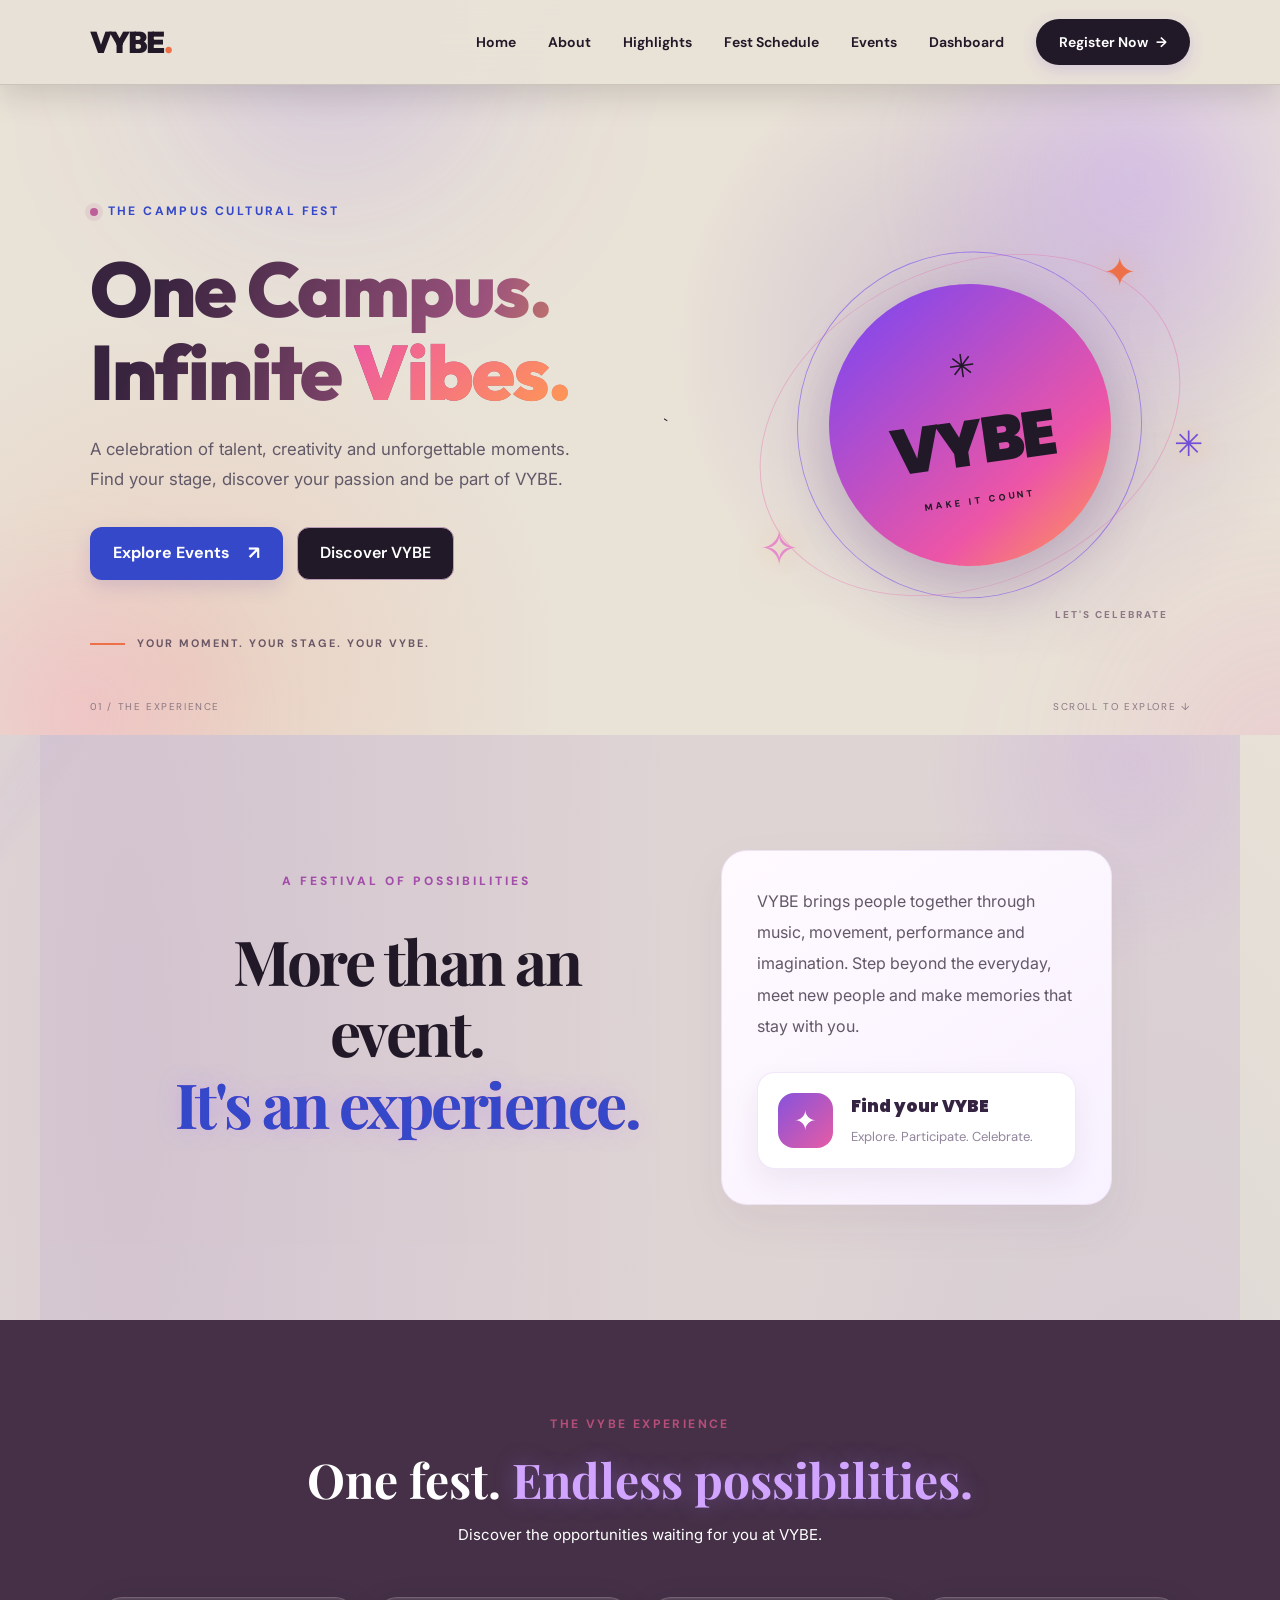
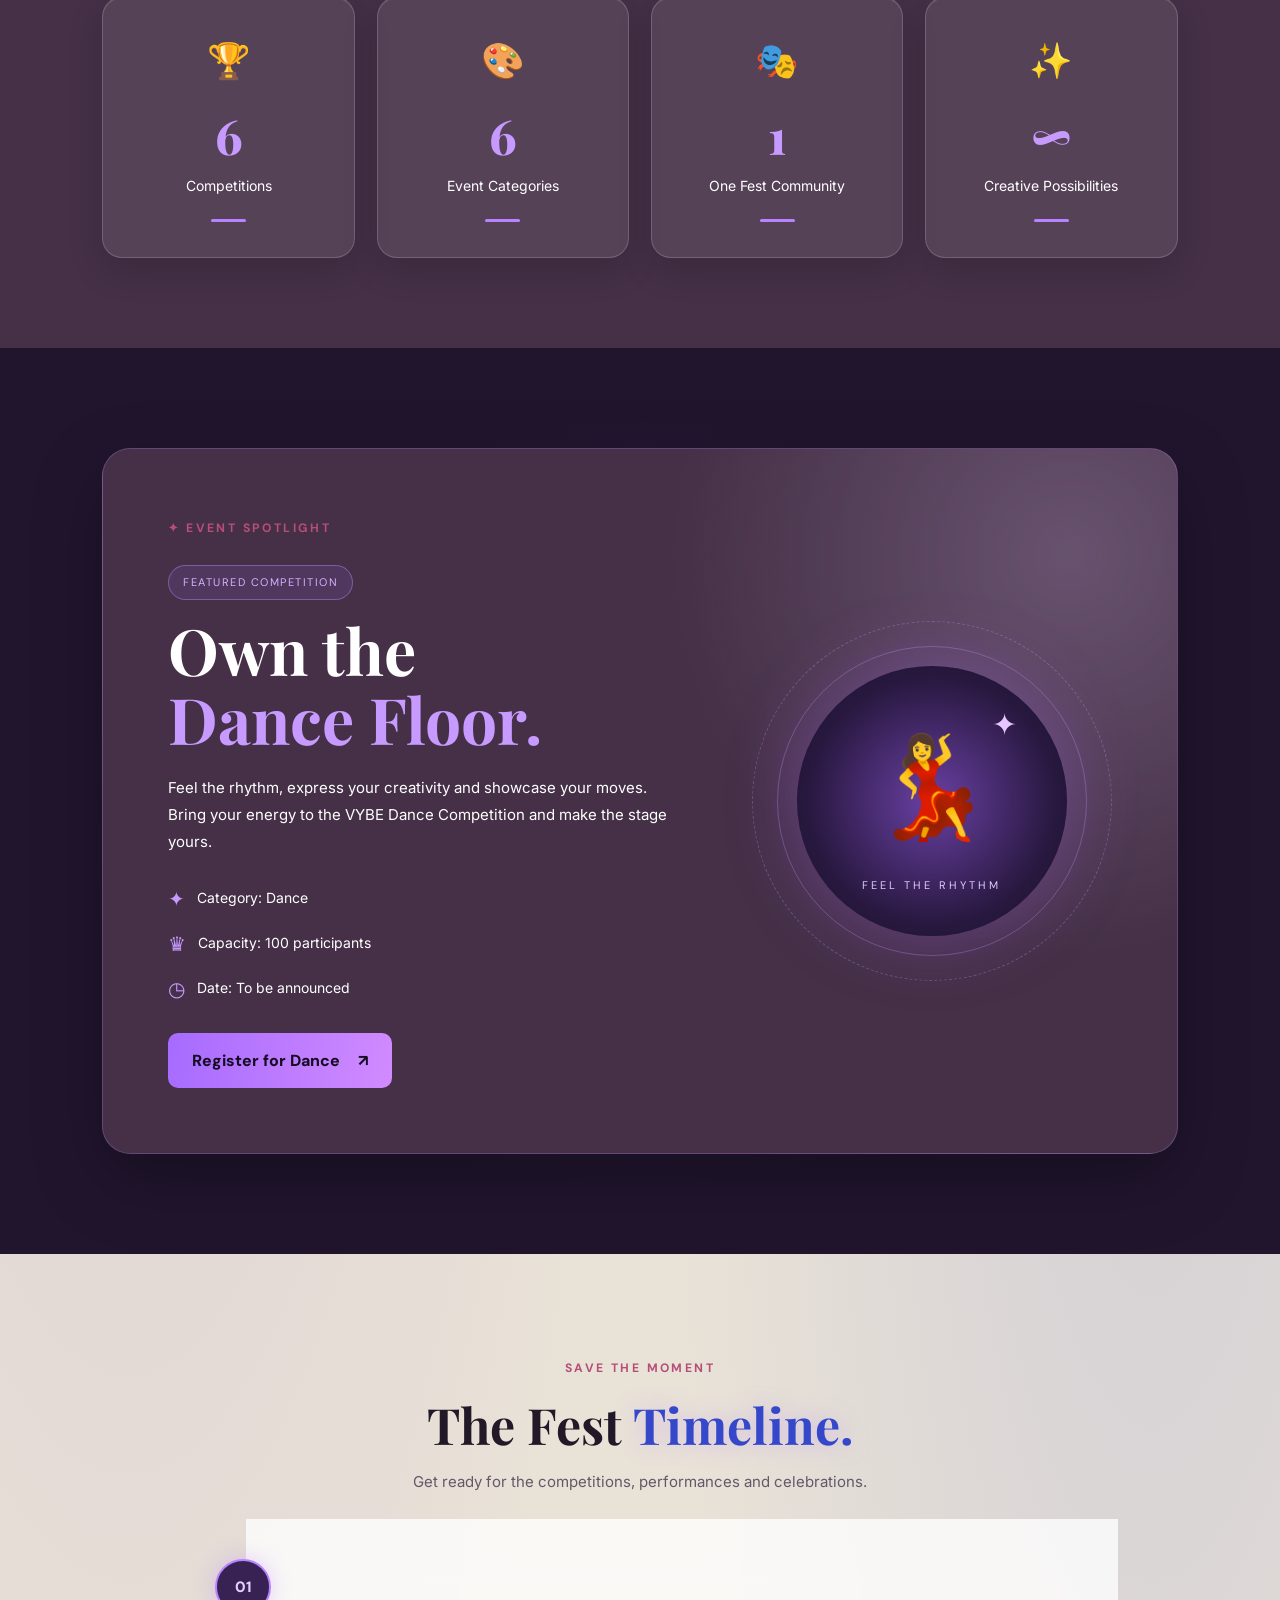
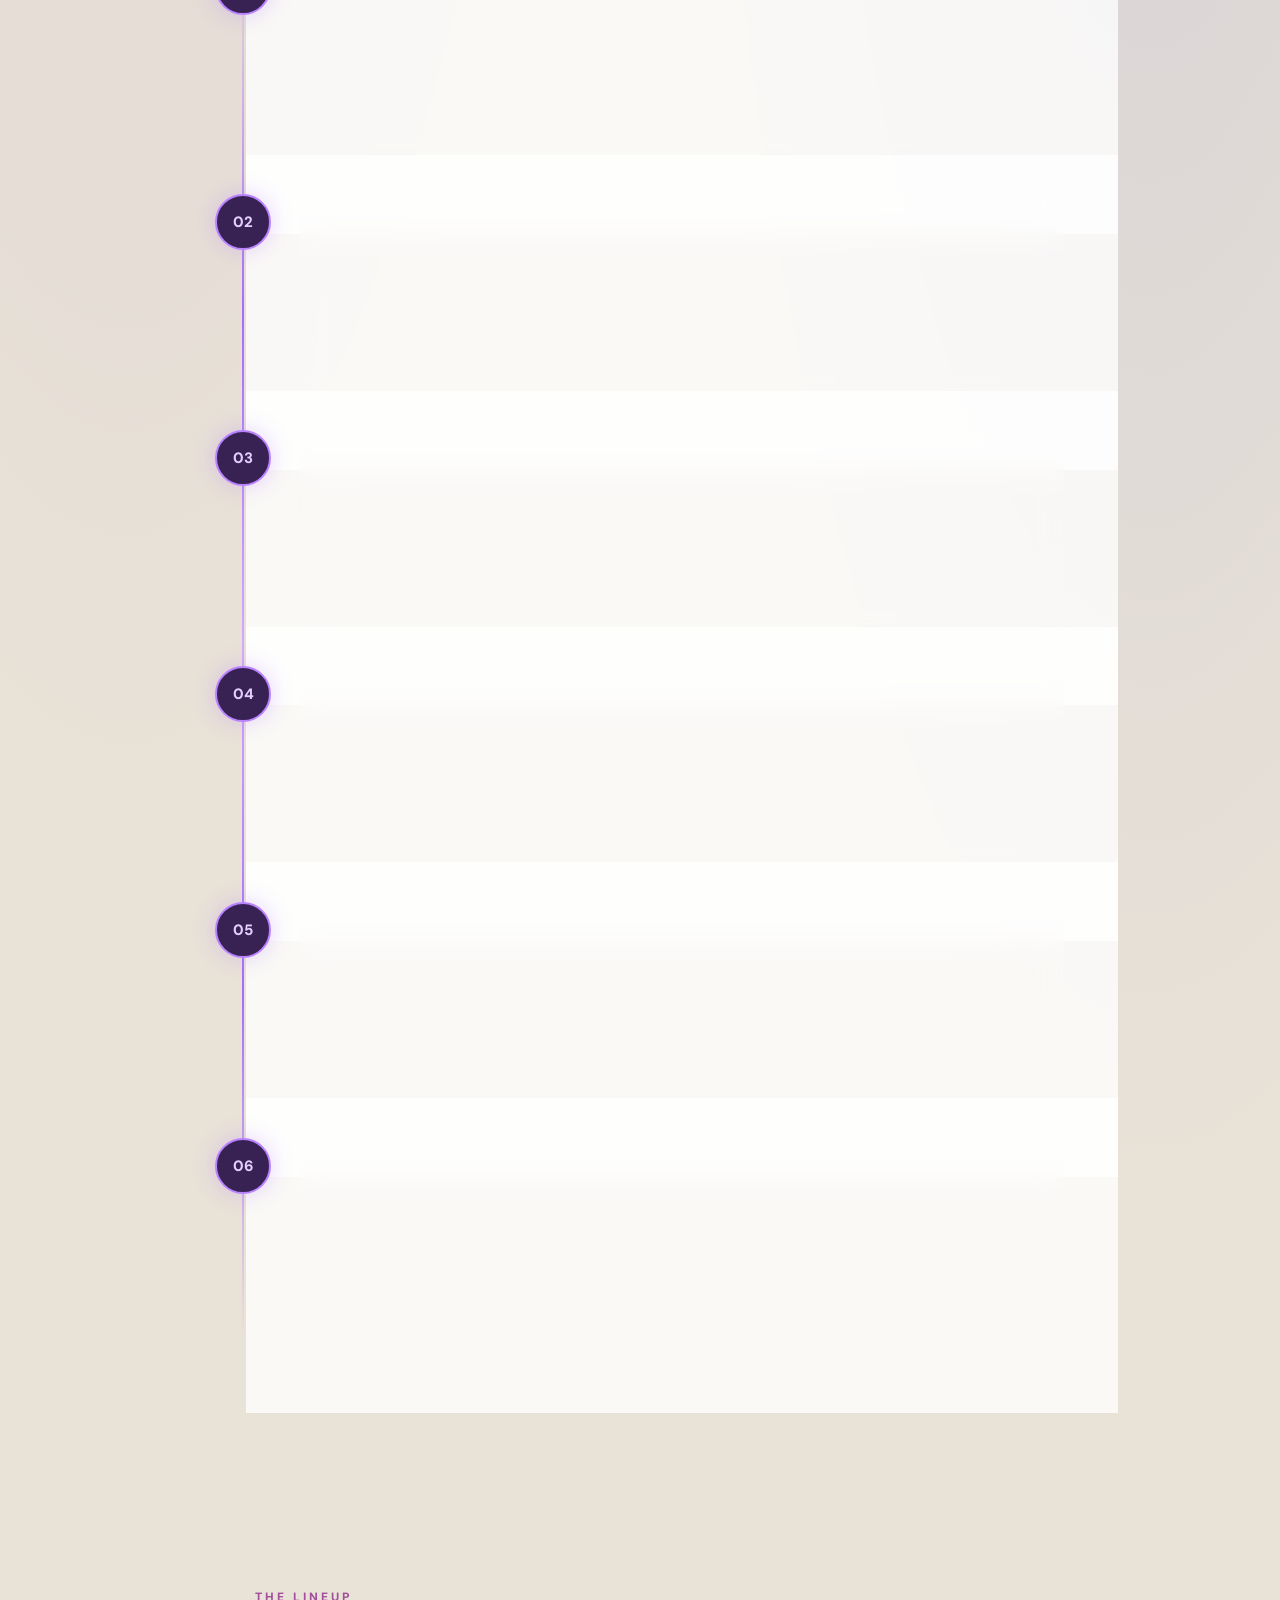
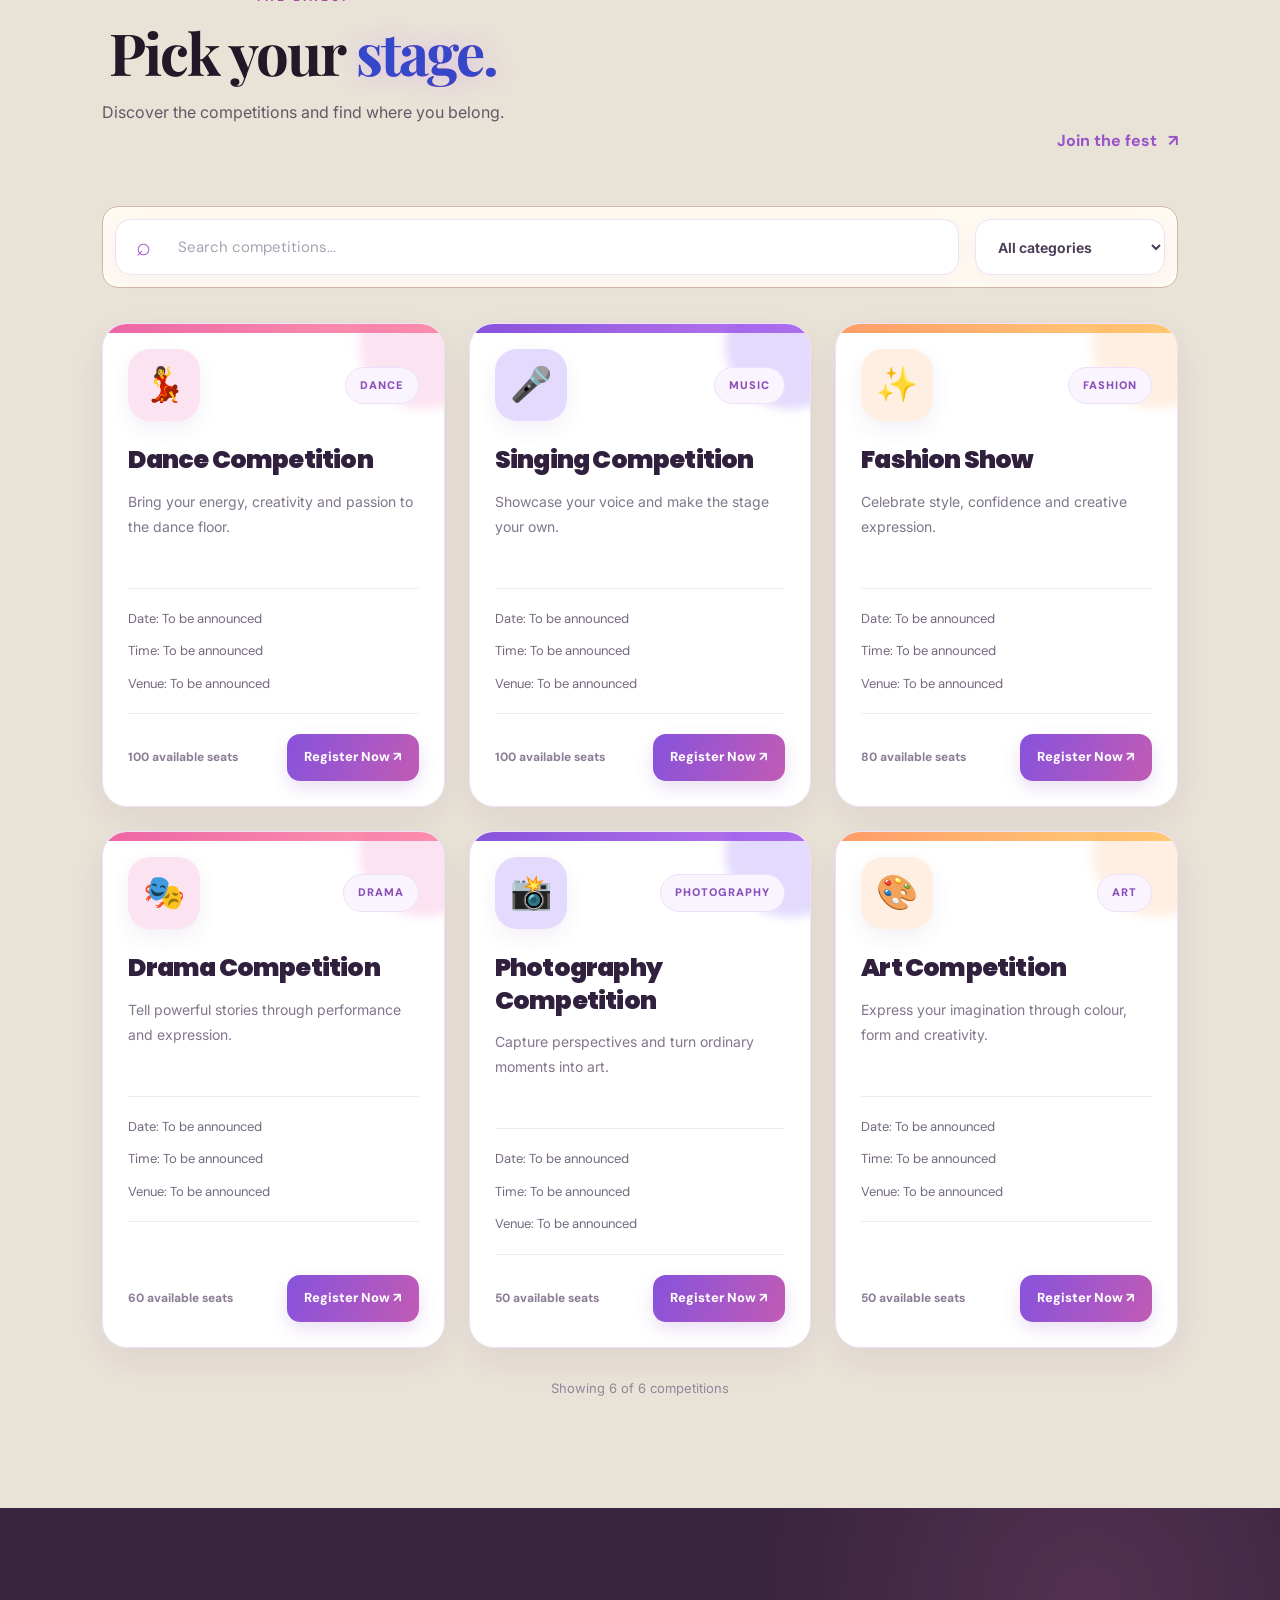
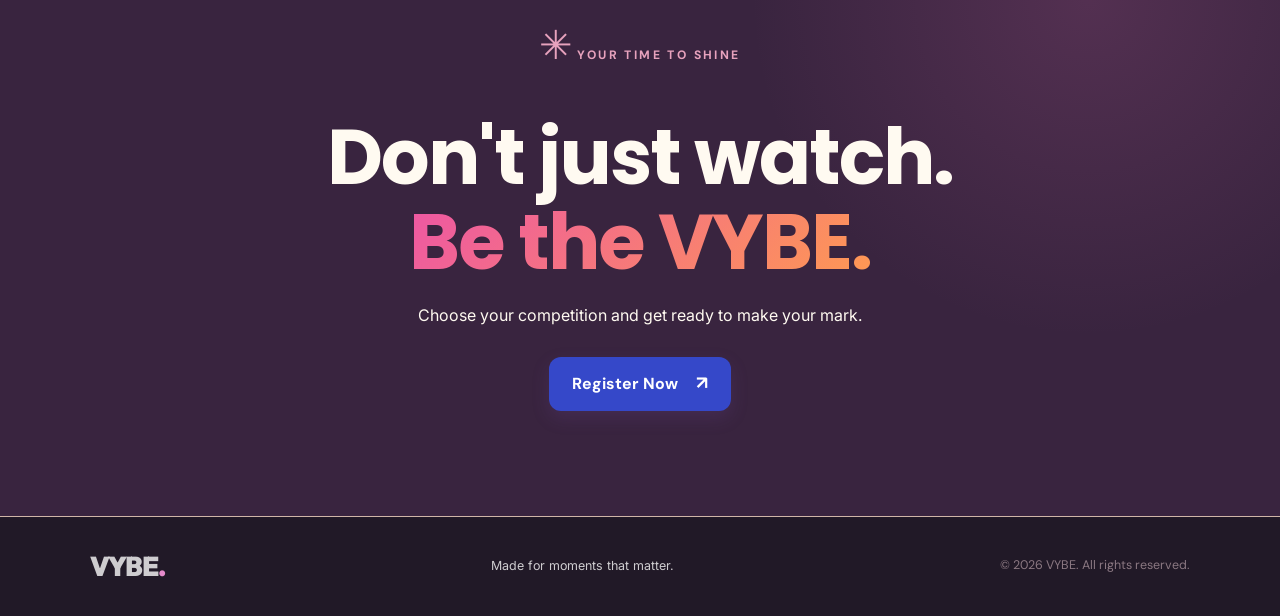
==== commit 21b2b472: "Update VYBE homepage and styling" ====
--- a/index.html
+++ b/index.html
@@ -37,20 +37,16 @@
 
     <!-- Navigation Links -->
     <nav id="mainNav" aria-label="Main navigation">
-
-        <a class="active" href="index.html">Home</a>
-
-        <a href="#about">About</a>
-
-        <a href="#events">Events</a>
-
-        <a href="dashboard.html">Dashboard</a>
-
-        <a class="nav-register" href="register.html">
-            Register Now <span>→</span>
-        </a>
-
-    </nav>
+    <a href="index.html">Home</a>
+    <a href="#about">About</a>
+    <a href="#stats">Highlights</a>
+    <a href="#schedule">Fest Schedule</a>
+    <a href="#events">Events</a>
+    <a href="dashboard.html">Dashboard</a>
+    <a class="nav-register" href="register.html">
+        Register Now <span>→</span>
+    </a>
+</nav>
 
 </header>
 
@@ -81,7 +77,7 @@
                 </div>
             </div>
 
-            <div class="hero-art" aria-label="Colourful festival-inspired decorative artwork">
+`               <div class="hero-art" aria-label="Colourful festival-inspired decorative artwork">
                 <div class="hero-art-ring ring-one"></div>
                 <div class="hero-art-ring ring-two"></div>
                 <div class="hero-art-core">
@@ -98,6 +94,30 @@
             <div class="hero-bottom-label">
                 <span>01 / THE EXPERIENCE</span>
                 <span>SCROLL TO EXPLORE ↓</span>
+            </div>
+        </section>
+
+        <section class="about-section" 
+         id="about">
+            <div class="section-heading">
+                <span class="eyebrow">A FESTIVAL OF POSSIBILITIES</span>
+                <h2>More than an event.<br><span>It's an experience.</span></h2>
+            </div>
+
+            <div class="about-content">
+                <p>
+                    VYBE brings people together through music, movement, performance
+                    and imagination. Step beyond the everyday, meet new people and
+                    make memories that stay with you.
+                </p>
+
+                <div class="about-highlight">
+                    <span class="highlight-icon">✦</span>
+                    <div>
+                        <strong>Find your VYBE</strong>
+                        <span>Explore. Participate. Celebrate.</span>
+                    </div>
+                </div>
             </div>
         </section>
         <!-- VYBE STATISTICS SECTION -->
@@ -296,28 +316,6 @@
 
 </section>
 
-        <section class="about-section" id="about">
-            <div class="section-heading">
-                <span class="eyebrow">A FESTIVAL OF POSSIBILITIES</span>
-                <h2>More than an event.<br><span>It's an experience.</span></h2>
-            </div>
-
-            <div class="about-content">
-                <p>
-                    VYBE brings people together through music, movement, performance
-                    and imagination. Step beyond the everyday, meet new people and
-                    make memories that stay with you.
-                </p>
-
-                <div class="about-highlight">
-                    <span class="highlight-icon">✦</span>
-                    <div>
-                        <strong>Find your VYBE</strong>
-                        <span>Explore. Participate. Celebrate.</span>
-                    </div>
-                </div>
-            </div>
-        </section>
 
         <section class="events-section" id="events">
             <div class="events-top">
--- a/css/home-upgrades.css
+++ b/css/home-upgrades.css
@@ -2411,4 +2411,221 @@
     body::before {
         background-size: 35px 35px;
     }
-}+}
+
+
+/* ==========================================
+   VYBE — PREMIUM EDITORIAL THEME
+   ========================================== */
+
+:root {
+    --vybe-paper: #e9e2d7;
+    --vybe-ink: #211927;
+    --vybe-blue: #3548c9;
+    --vybe-orange: #ed7048;
+    --vybe-lilac: #b8a0c9;
+    --vybe-plum: #453047;
+}
+
+/* PAGE BACKGROUND */
+html,
+body {
+    background: var(--vybe-paper) !important;
+    color: var(--vybe-ink) !important;
+}
+
+body {
+    background:
+        radial-gradient(ellipse at 10% 15%, rgba(184,160,201,.32), transparent 35%),
+        radial-gradient(ellipse at 90% 35%, rgba(53,72,201,.12), transparent 30%),
+        var(--vybe-paper) !important;
+    background-attachment: scroll !important;
+    color: var(--vybe-ink);
+}
+
+/* SUBTLE BACKGROUND PATTERN */
+body::before {
+    content: "";
+    position: fixed;
+    inset: 0;
+    z-index: 0;
+    pointer-events: none;
+    opacity: .20;
+    background-image: radial-gradient(#453047 0.7px, transparent 0.7px);
+    background-size: 24px 24px;
+}
+
+body > * {
+    position: relative;
+    z-index: 1;
+}
+
+/* NAVIGATION */
+.navbar {
+    background: rgba(233,226,215,.92) !important;
+    border-bottom: 1px solid rgba(33,25,39,.14) !important;
+    backdrop-filter: blur(18px);
+}
+
+.navbar .logo,
+.navbar nav a {
+    color: var(--vybe-ink) !important;
+}
+
+.navbar .logo span {
+    color: var(--vybe-orange) !important;
+}
+
+.navbar nav a.active {
+    color: var(--vybe-blue) !important;
+}
+
+.navbar nav .nav-register {
+    background: var(--vybe-ink) !important;
+    color: white !important;
+}
+
+/* HERO */
+.hero-section {
+    background:
+        radial-gradient(circle at 78% 40%, rgba(184,160,201,.55), transparent 30%),
+        radial-gradient(circle at 15% 90%, rgba(237,112,72,.15), transparent 30%),
+        var(--vybe-paper) !important;
+    color: var(--vybe-ink) !important;
+}
+
+.hero-content h1 {
+    color: var(--vybe-ink) !important;
+}
+
+.hero-content h1 span {
+    color: var(--vybe-blue) !important;
+}
+
+.hero-description {
+    color: #625968 !important;
+}
+
+.hero-content .eyebrow {
+    color: var(--vybe-blue) !important;
+}
+
+.hero-primary {
+    background: var(--vybe-blue) !important;
+    color: white !important;
+}
+
+.hero-content .btn-secondary {
+    background: var(--vybe-ink) !important;
+    color: white !important;
+}
+
+/* SECTION BACKGROUNDS */
+.events-section,
+.about-section,
+.stats-section,
+.featured-section,
+.timeline-section {
+    color: var(--vybe-ink) !important;
+}
+
+.events-section,
+.timeline-section {
+    background: transparent !important;
+}
+
+.about-section {
+    background: rgba(184,160,201,.20) !important;
+}
+
+.section-heading h2,
+.stats-heading h2,
+.timeline-heading h2 {
+    color: var(--vybe-ink) !important;
+}
+
+.section-heading h2 span,
+.timeline-heading h2 span {
+    color: var(--vybe-blue) !important;
+}
+
+.section-heading p,
+.about-content > p,
+.timeline-heading p {
+    color: #625968 !important;
+}
+
+/* EVENT CARDS */
+.event-card,
+.timeline-card {
+    background: rgba(255,255,255,.78) !important;
+    border: 1px solid rgba(69,48,71,.16) !important;
+    color: var(--vybe-ink) !important;
+    box-shadow: 0 14px 35px rgba(33,25,39,.07) !important;
+    backdrop-filter: blur(12px);
+}
+
+.event-card:hover,
+.timeline-card:hover {
+    transform: translateY(-7px);
+    border-color: var(--vybe-blue) !important;
+    box-shadow: 0 22px 45px rgba(53,72,201,.13) !important;
+}
+
+.event-card h3,
+.timeline-card h3 {
+    color: var(--vybe-ink) !important;
+}
+
+/* STATISTICS */
+.stats-section {
+    background: var(--vybe-plum) !important;
+    color: white !important;
+}
+
+.stats-section h2,
+.stats-section p {
+    color: white !important;
+}
+
+.stat-card {
+    background: rgba(255,255,255,.09) !important;
+    border: 1px solid rgba(255,255,255,.17) !important;
+    color: white !important;
+}
+
+/* FEATURED EVENT */
+.featured-container {
+    background:
+        radial-gradient(circle at 90% 15%, rgba(184,160,201,.3), transparent 35%),
+        var(--vybe-plum) !important;
+    color: white !important;
+}
+
+.featured-container h2,
+.featured-container p {
+    color: white !important;
+}
+
+/* FOOTER */
+footer {
+    background: var(--vybe-ink) !important;
+    color: white !important;
+}
+
+footer a,
+footer p {
+    color: rgba(255,255,255,.78) !important;
+}
+
+/* MOBILE */
+@media (max-width: 768px) {
+    body {
+        background-attachment: scroll !important;
+    }
+
+    .navbar {
+        background: rgba(233,226,215,.97) !important;
+    }
+}
+
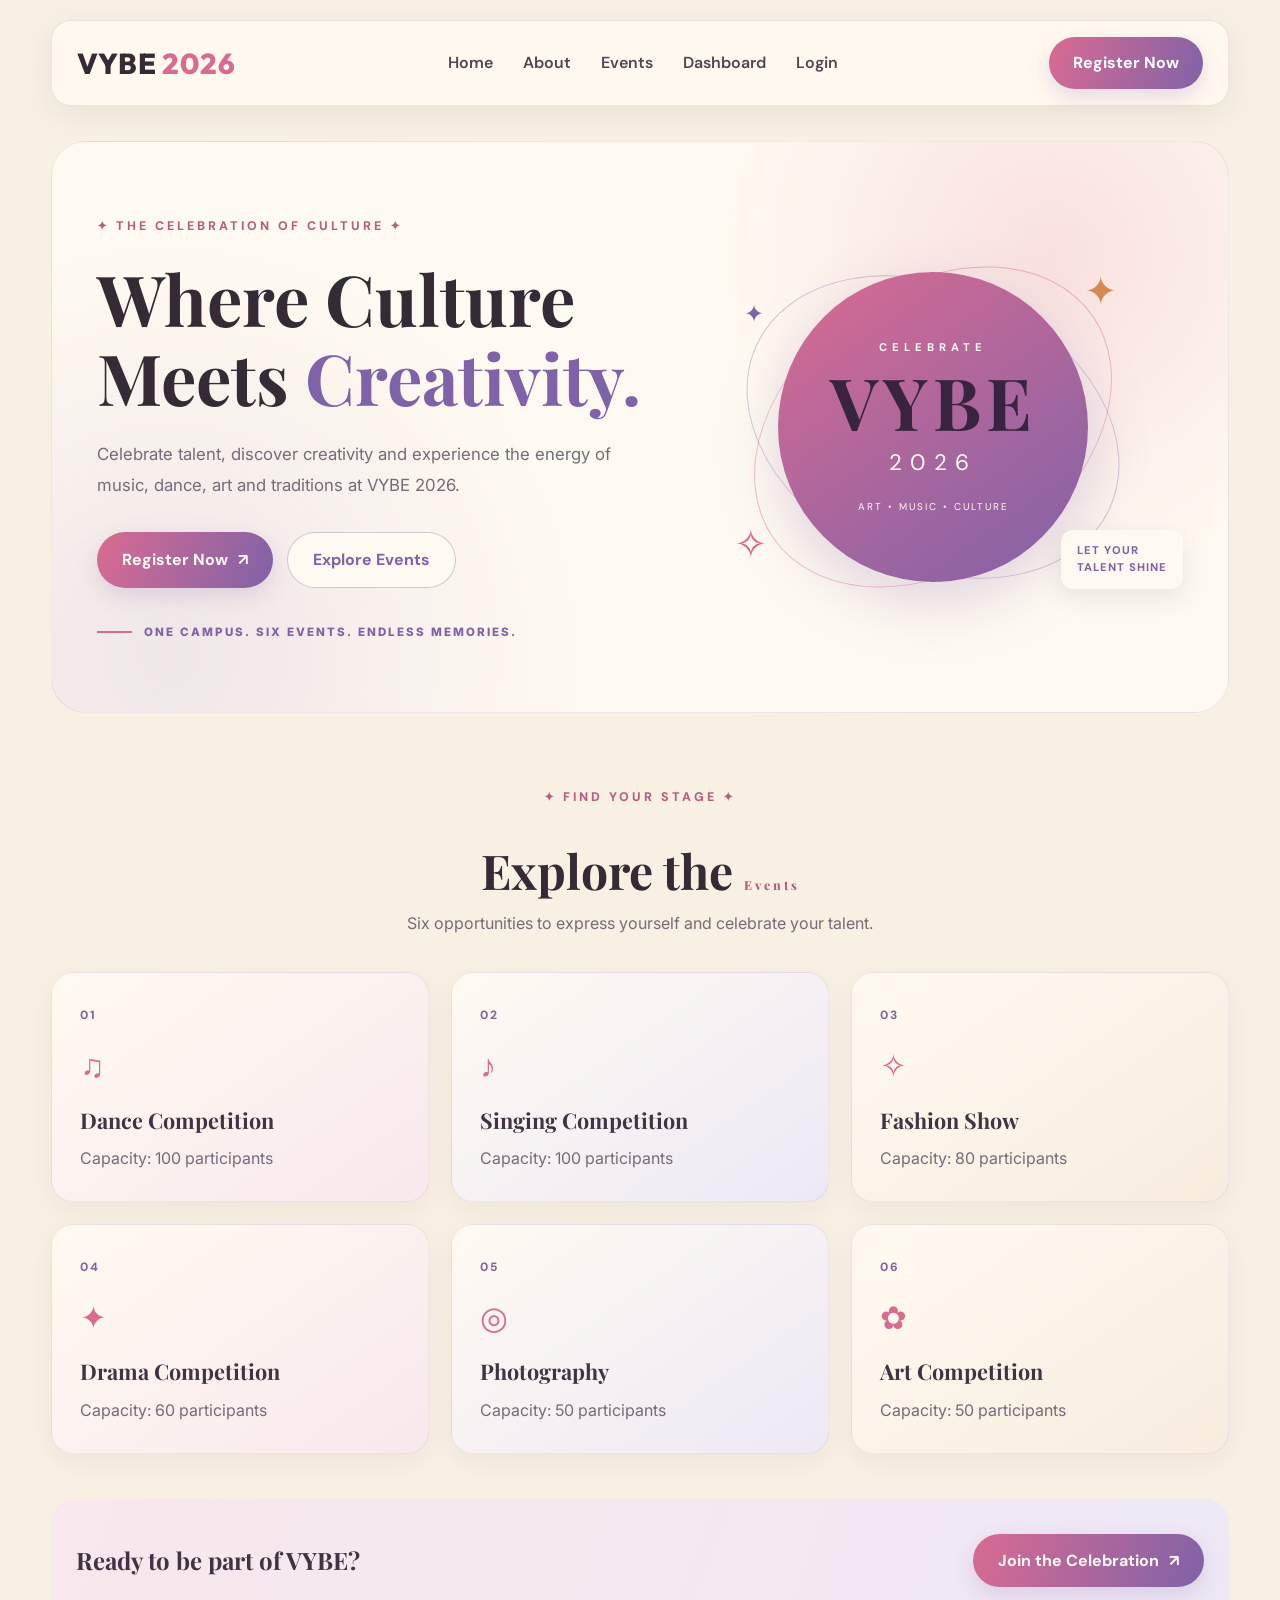
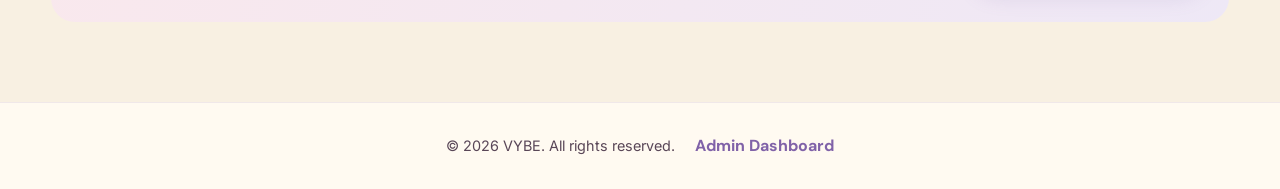
==== commit b9eec8e0: "Integrate VYBE homepage dashboard and login" ====
--- a/index.html
+++ b/index.html
@@ -1,382 +1,131 @@
 ﻿<!DOCTYPE html>
 <html lang="en">
 <head>
-    
     <meta charset="UTF-8">
     <meta name="viewport" content="width=device-width, initial-scale=1.0">
-    <meta name="description" content="Discover events, celebrate creativity and be part of VYBE — the campus cultural fest.">
-    <title>VYBE | Feel the Fest</title>
+    <title>VYBE 2026 | Cultural Fest</title>
     <link rel="stylesheet" href="css/theme.css">
     <link rel="stylesheet" href="css/home.css">
-    <link rel="stylesheet" href="css/home-upgrades.css">
 </head>
 <body>
 
-   
-<!-- VYBE PREMIUM NAVIGATION -->
-<header class="navbar">
+    <header class="home-navbar">
+        <a href="index.html" class="brand">VYBE<span>2026</span></a>
 
-    <a class="logo" href="index.html" aria-label="VYBE home">
-        VYBE<span>.</span>
-    </a>
+        <nav>
+            <a href="index.html">Home</a>
+            <a href="#about">About</a>
+            <a href="#events">Events</a>
+            <a href="dashboard.html">Dashboard</a>
+            <a href="login.html">Login</a>
+        </nav>
 
-    <!-- Mobile Menu Button -->
-    <button
-        class="menu-toggle"
-        id="menuToggle"
-        type="button"
-        aria-label="Open navigation menu"
-        aria-expanded="false"
-        aria-controls="mainNav">
-
-        <span></span>
-        <span></span>
-        <span></span>
-
-    </button>
-
-    <!-- Navigation Links -->
-    <nav id="mainNav" aria-label="Main navigation">
-    <a href="index.html">Home</a>
-    <a href="#about">About</a>
-    <a href="#stats">Highlights</a>
-    <a href="#schedule">Fest Schedule</a>
-    <a href="#events">Events</a>
-    <a href="dashboard.html">Dashboard</a>
-    <a class="nav-register" href="register.html">
-        Register Now <span>→</span>
-    </a>
-</nav>
-
-</header>
-
+        <a href="register.html" class="nav-register">Register Now</a>
+    </header>
 
     <main>
-        <section class="hero-section">
-            <div class="hero-glow hero-glow-one"></div>
-            <div class="hero-glow hero-glow-two"></div>
+        <section class="hero" id="about">
+            <div class="hero-content">
+                <span class="eyebrow">✦ THE CELEBRATION OF CULTURE ✦</span>
 
-            <div class="hero-content">
-                <span class="eyebrow"><span class="eyebrow-dot"></span> THE CAMPUS CULTURAL FEST</span>
-
-                <h1>One Campus.<br>Infinite <span>Vibes.</span></h1>
+                <h1>Where Culture<br>Meets <span>Creativity.</span></h1>
 
                 <p class="hero-description">
-                    A celebration of talent, creativity and unforgettable moments.
-                    Find your stage, discover your passion and be part of VYBE.
+                    Celebrate talent, discover creativity and experience
+                    the energy of music, dance, art and traditions at
+                    VYBE 2026.
                 </p>
 
                 <div class="hero-actions">
-                    <a href="#events" class="btn hero-primary">Explore Events <span>↗</span></a>
-                    <a href="#about" class="btn btn-secondary">Discover VYBE</a>
+                    <a href="register.html" class="primary-btn">Register Now <span>↗</span></a>
+                    <a href="#events" class="secondary-btn">Explore Events</a>
                 </div>
 
                 <div class="hero-note">
-                    <span class="hero-note-line"></span>
-                    <span>YOUR MOMENT. YOUR STAGE. YOUR VYBE.</span>
+                    <span class="note-line"></span>
+                    <p>ONE CAMPUS. SIX EVENTS. ENDLESS MEMORIES.</p>
                 </div>
             </div>
 
-`               <div class="hero-art" aria-label="Colourful festival-inspired decorative artwork">
-                <div class="hero-art-ring ring-one"></div>
-                <div class="hero-art-ring ring-two"></div>
-                <div class="hero-art-core">
-                    <span class="hero-art-star">✳</span>
-                    <strong>VYBE</strong>
-                    <span class="hero-art-caption">MAKE IT COUNT</span>
+            <div class="hero-art">
+                <div class="art-orbit orbit-one"></div>
+                <div class="art-orbit orbit-two"></div>
+                <div class="art-circle">
+                    <span class="art-small">CELEBRATE</span>
+                    <h2>VYBE</h2>
+                    <span class="art-year">2026</span>
+                    <span class="art-caption">ART • MUSIC • CULTURE</span>
                 </div>
-                <span class="floating-symbol symbol-one">✦</span>
-                <span class="floating-symbol symbol-two">✧</span>
-                <span class="floating-symbol symbol-three">✳</span>
-                <span class="floating-label">LET'S CELEBRATE</span>
-            </div>
-
-            <div class="hero-bottom-label">
-                <span>01 / THE EXPERIENCE</span>
-                <span>SCROLL TO EXPLORE ↓</span>
+                <span class="floating-star star-one">✦</span>
+                <span class="floating-star star-two">✧</span>
+                <span class="floating-star star-three">✦</span>
+                <span class="floating-label">LET YOUR<br>TALENT SHINE</span>
             </div>
         </section>
 
-        <section class="about-section" 
-         id="about">
+        <section class="events-section" id="events">
             <div class="section-heading">
-                <span class="eyebrow">A FESTIVAL OF POSSIBILITIES</span>
-                <h2>More than an event.<br><span>It's an experience.</span></h2>
+                <span class="eyebrow">✦ FIND YOUR STAGE ✦</span>
+                <h2>Explore the <span>Events</span></h2>
+                <p>Six opportunities to express yourself and celebrate your talent.</p>
             </div>
 
-            <div class="about-content">
-                <p>
-                    VYBE brings people together through music, movement, performance
-                    and imagination. Step beyond the everyday, meet new people and
-                    make memories that stay with you.
-                </p>
+            <div class="event-grid">
+                <article class="event-card event-pink">
+                    <span class="event-number">01</span>
+                    <span class="event-symbol">♫</span>
+                    <h3>Dance Competition</h3>
+                    <p>Capacity: 100 participants</p>
+                </article>
 
-                <div class="about-highlight">
-                    <span class="highlight-icon">✦</span>
-                    <div>
-                        <strong>Find your VYBE</strong>
-                        <span>Explore. Participate. Celebrate.</span>
-                    </div>
-                </div>
-            </div>
-        </section>
-        <!-- VYBE STATISTICS SECTION -->
-<section class="stats-section" id="stats">
-    <div class="stats-heading">
-        <span class="eyebrow">THE VYBE EXPERIENCE</span>
-        <h2>One fest. <span>Endless possibilities.</span></h2>
-        <p>Discover the opportunities waiting for you at VYBE.</p>
-    </div>
+                <article class="event-card event-lavender">
+                    <span class="event-number">02</span>
+                    <span class="event-symbol">♪</span>
+                    <h3>Singing Competition</h3>
+                    <p>Capacity: 100 participants</p>
+                </article>
 
-    <div class="stats-grid">
+                <article class="event-card event-orange">
+                    <span class="event-number">03</span>
+                    <span class="event-symbol">✧</span>
+                    <h3>Fashion Show</h3>
+                    <p>Capacity: 80 participants</p>
+                </article>
 
-        <div class="stat-card">
-            <div class="stat-icon">🏆</div>
-            <h3 class="stat-number" data-count="6">0</h3>
-            <p>Competitions</p>
-            <span class="stat-line"></span>
-        </div>
+                <article class="event-card event-lavender">
+                    <span class="event-number">04</span>
+                    <span class="event-symbol">✦</span>
+                    <h3>Drama Competition</h3>
+                    <p>Capacity: 60 participants</p>
+                </article>
 
-        <div class="stat-card">
-            <div class="stat-icon">🎨</div>
-            <h3 class="stat-number" data-count="6">0</h3>
-            <p>Event Categories</p>
-            <span class="stat-line"></span>
-        </div>
+                <article class="event-card event-orange">
+                    <span class="event-number">05</span>
+                    <span class="event-symbol">◎</span>
+                    <h3>Photography</h3>
+                    <p>Capacity: 50 participants</p>
+                </article>
 
-        <div class="stat-card">
-            <div class="stat-icon">🎭</div>
-            <h3 class="stat-number" data-count="1">0</h3>
-            <p>One Fest Community</p>
-            <span class="stat-line"></span>
-        </div>
-
-        <div class="stat-card">
-            <div class="stat-icon">✨</div>
-            <h3 class="stat-number">∞</h3>
-            <p>Creative Possibilities</p>
-            <span class="stat-line"></span>
-        </div>
-
-    </div>
-</section>
-<!-- FEATURED EVENT SPOTLIGHT -->
-<section class="featured-section" id="featured">
-
-    <div class="featured-container">
-
-        <div class="featured-content">
-
-            <span class="eyebrow">✦ EVENT SPOTLIGHT</span>
-
-            <span class="featured-badge">
-                FEATURED COMPETITION
-            </span>
-
-            <h2>
-                Own the
-                <span>Dance Floor.</span>
-            </h2>
-
-            <p class="featured-description">
-                Feel the rhythm, express your creativity and
-                showcase your moves. Bring your energy to the
-                VYBE Dance Competition and make the stage yours.
-            </p>
-
-            <div class="featured-details">
-                <div>
-                    <span>✦</span>
-                    <p>Category: Dance</p>
-                </div>
-
-                <div>
-                    <span>♛</span>
-                    <p>Capacity: 100 participants</p>
-                </div>
-
-                <div>
-                    <span>◷</span>
-                    <p>Date: To be announced</p>
-                </div>
+                <article class="event-card event-pink">
+                    <span class="event-number">06</span>
+                    <span class="event-symbol">✿</span>
+                    <h3>Art Competition</h3>
+                    <p>Capacity: 50 participants</p>
+                </article>
             </div>
 
-            <a href="register.html?event=dance"
-               class="featured-register">
-                Register for Dance
-                <span>↗</span>
-            </a>
-
-        </div>
-
-        <div class="featured-art">
-            <div class="featured-orbit orbit-one"></div>
-            <div class="featured-orbit orbit-two"></div>
-
-            <div class="featured-art-content">
-                <span class="featured-star">✦</span>
-                <span class="featured-dancer">💃</span>
-                <span class="featured-art-label">FEEL THE RHYTHM</span>
+            <div class="events-cta">
+                <h2>Ready to be part of VYBE?</h2>
+                <a href="register.html" class="primary-btn">Join the Celebration <span>↗</span></a>
             </div>
-        </div>
-
-    </div>
-
-</section>
-<!-- VYBE FEST TIMELINE -->
-<section class="timeline-section" id="schedule">
-
-    <div class="timeline-heading">
-        <span class="eyebrow">SAVE THE MOMENT</span>
-        <h2>The Fest <span>Timeline.</span></h2>
-        <p>Get ready for the competitions, performances and celebrations.</p>
-    </div>
-
-    <div class="timeline-container">
-
-        <div class="timeline-item">
-            <div class="timeline-marker">01</div>
-            <div class="timeline-card">
-                <span class="timeline-tag">DANCE</span>
-                <h3>Dance Competition</h3>
-                <p>Show your moves and own the stage.</p>
-                <div class="timeline-info">
-                    <span>◷ Date: To be announced</span>
-                    <span>⌖ Venue: To be announced</span>
-                </div>
-            </div>
-        </div>
-
-        <div class="timeline-item">
-            <div class="timeline-marker">02</div>
-            <div class="timeline-card">
-                <span class="timeline-tag">MUSIC</span>
-                <h3>Singing Competition</h3>
-                <p>Let your voice create unforgettable moments.</p>
-                <div class="timeline-info">
-                    <span>◷ Date: To be announced</span>
-                    <span>⌖ Venue: To be announced</span>
-                </div>
-            </div>
-        </div>
-
-        <div class="timeline-item">
-            <div class="timeline-marker">03</div>
-            <div class="timeline-card">
-                <span class="timeline-tag">FASHION</span>
-                <h3>Fashion Show</h3>
-                <p>Bring your style, confidence and creativity.</p>
-                <div class="timeline-info">
-                    <span>◷ Date: To be announced</span>
-                    <span>⌖ Venue: To be announced</span>
-                </div>
-            </div>
-        </div>
-
-        <div class="timeline-item">
-            <div class="timeline-marker">04</div>
-            <div class="timeline-card">
-                <span class="timeline-tag">DRAMA</span>
-                <h3>Drama Competition</h3>
-                <p>Turn your imagination into a performance.</p>
-                <div class="timeline-info">
-                    <span>◷ Date: To be announced</span>
-                    <span>⌖ Venue: To be announced</span>
-                </div>
-            </div>
-        </div>
-
-        <div class="timeline-item">
-            <div class="timeline-marker">05</div>
-            <div class="timeline-card">
-                <span class="timeline-tag">PHOTOGRAPHY</span>
-                <h3>Photography Competition</h3>
-                <p>Capture stories through your lens.</p>
-                <div class="timeline-info">
-                    <span>◷ Date: To be announced</span>
-                    <span>⌖ Venue: To be announced</span>
-                </div>
-            </div>
-        </div>
-
-        <div class="timeline-item">
-            <div class="timeline-marker">06</div>
-            <div class="timeline-card">
-                <span class="timeline-tag">ART</span>
-                <h3>Art Competition</h3>
-                <p>Transform ideas into creative masterpieces.</p>
-                <div class="timeline-info">
-                    <span>◷ Date: To be announced</span>
-                    <span>⌖ Venue: To be announced</span>
-                </div>
-            </div>
-        </div>
-
-    </div>
-
-</section>
-
-
-        <section class="events-section" id="events">
-            <div class="events-top">
-                <div class="section-heading">
-                    <span class="eyebrow">THE LINEUP</span>
-                    <h2>Pick your <span>stage.</span></h2>
-                    <p>Discover the competitions and find where you belong.</p>
-                </div>
-
-                <a href="register.html" class="events-register-link">Join the fest <span>↗</span></a>
-            </div>
-
-            <div class="event-controls">
-                <div class="event-search">
-                    <span aria-hidden="true">⌕</span>
-                    <input
-                        type="search"
-                        id="eventSearch"
-                        placeholder="Search competitions..."
-                        aria-label="Search competitions"
-                    >
-                </div>
-
-                <label class="filter-control">
-                    <span class="visually-hidden">Filter by category</span>
-                    <select id="eventCategory">
-                        <option value="all">All categories</option>
-                        <option value="dance">Dance</option>
-                        <option value="music">Music</option>
-                        <option value="fashion">Fashion</option>
-                        <option value="drama">Drama</option>
-                        <option value="photography">Photography</option>
-                        <option value="art">Art</option>
-                    </select>
-                </label>
-            </div>
-
-            <div class="event-grid" id="eventGrid" aria-live="polite">
-                <p class="event-loading">Loading the VYBE lineup...</p>
-            </div>
-
-            <p class="event-count" id="eventCount" aria-live="polite"></p>
-        </section>
-
-        <section class="closing-section">
-            <div class="closing-decoration">✳</div>
-            <span class="eyebrow">YOUR TIME TO SHINE</span>
-            <h2>Don't just watch.<br><span>Be the VYBE.</span></h2>
-            <p>Choose your competition and get ready to make your mark.</p>
-            <a href="register.html" class="btn hero-primary">Register Now <span>↗</span></a>
         </section>
     </main>
 
-    <footer class="site-footer">
-        <a class="logo" href="index.html">VYBE<span>.</span></a>
-        <p>Made for moments that matter.</p>
-        <span class="footer-copy">© 2026 VYBE. All rights reserved.</span>
+    <footer class="home-footer">
+        <p>© 2026 VYBE. All rights reserved.</p>
+        <a href="dashboard.html">Admin Dashboard</a>
     </footer>
 
-    <script src="js/events-data.js"></script>
-    <script src="js/storage.js"></script>
-    <script src="js/home.js"></script>
 </body>
 </html>
+
--- a/css/home.css
+++ b/css/home.css
@@ -1,376 +1,235 @@
-﻿/* HOME PAGE */
-
-.hero-section {
-    position: relative;
-    min-height: 650px;
-    padding: 105px max(7%, calc((100% - var(--container-width)) / 2)) 75px;
+﻿/* VYBE 2026 - HOMEPAGE */
+
+.home-navbar {
+    width: min(1200px, 92%);
+    margin: 20px auto;
+    padding: 16px 25px;
     display: flex;
     align-items: center;
     justify-content: space-between;
-    gap: 45px;
+    gap: 25px;
+    background: rgba(255, 250, 241, 0.88);
+    border: 1px solid rgba(128, 98, 168, 0.15);
+    border-radius: 20px;
+    box-shadow: 0 8px 30px rgba(52, 43, 53, 0.07);
+}
+
+.home-navbar .brand {
+    font-family: 'Outfit', sans-serif;
+    font-size: 1.8rem;
+    font-weight: 800;
+    color: #342b35;
+    text-decoration: none;
+    letter-spacing: 1px;
+}
+
+.home-navbar .brand span {
+    color: #d96b91;
+    margin-left: 5px;
+}
+
+.home-navbar nav {
+    display: flex;
+    align-items: center;
+    gap: 30px;
+}
+
+.home-navbar nav a {
+    color: #514653;
+    text-decoration: none;
+    font-weight: 600;
+    transition: color 0.25s ease;
+}
+
+.home-navbar nav a:hover {
+    color: #d96b91;
+}
+
+.nav-register,
+.hero-button {
+    display: inline-block;
+    padding: 13px 24px;
+    border-radius: 30px;
+    color: white;
+    background: linear-gradient(110deg, #d96b91, #8062a8);
+    text-decoration: none;
+    font-weight: 700;
+    box-shadow: 0 8px 20px rgba(128, 98, 168, 0.2);
+    transition: transform 0.25s ease, box-shadow 0.25s ease;
+}
+
+.nav-register:hover,
+.hero-button:hover {
+    transform: translateY(-3px);
+    box-shadow: 0 12px 25px rgba(128, 98, 168, 0.3);
+}
+
+.hero {
+    width: min(1200px, 92%);
+    min-height: 570px;
+    margin: 35px auto 70px;
+    padding: 65px 45px;
+    display: grid;
+    grid-template-columns: 1.05fr 0.95fr;
+    align-items: center;
+    gap: 35px;
     overflow: hidden;
+    border-radius: 35px;
     background:
-        radial-gradient(ellipse at 80% 45%, rgba(117, 70, 245, 0.19), transparent 38%),
-        linear-gradient(115deg, #17152D 35%, #21183C 100%);
+        radial-gradient(circle at 85% 20%, rgba(217, 107, 145, 0.18), transparent 30%),
+        radial-gradient(circle at 10% 90%, rgba(128, 98, 168, 0.13), transparent 35%),
+        #fffaf1;
+    border: 1px solid rgba(128, 98, 168, 0.12);
 }
 
 .hero-content {
     position: relative;
     z-index: 2;
-    max-width: 610px;
+    animation: homeFadeUp 0.8s ease both;
 }
 
 .eyebrow {
-    display: inline-flex;
-    align-items: center;
-    gap: 10px;
-    color: var(--text-secondary);
-    font-size: 0.76rem;
-    font-weight: 700;
-    letter-spacing: 2.4px;
-}
-
-.eyebrow-dot {
-    width: 8px;
-    height: 8px;
-    border-radius: 50%;
-    background: var(--vybe-orange);
-    box-shadow: 0 0 15px var(--vybe-orange);
-}
-
-.hero-content h1 {
-    margin: 25px 0 20px;
-    font-size: clamp(3.8rem, 7.5vw, 6.8rem);
-    line-height: 0.99;
-    letter-spacing: -5px;
-    font-weight: 900;
-}
-
-.hero-content h1 span,
-.section-heading h2 span,
-.closing-section h2 span {
-    color: transparent;
-    background: var(--gradient-highlight);
-    background-clip: text;
-    -webkit-background-clip: text;
+    display: inline-block;
+    margin-bottom: 22px;
+    color: #b65d80;
+    font-size: 0.78rem;
+    font-weight: 800;
+    letter-spacing: 3px;
+}
+
+.hero h1 {
+    margin: 0 0 22px;
+    color: #342b35;
+    font-family: 'Playfair Display', serif;
+    font-size: clamp(2.8rem, 5.5vw, 5rem);
+    line-height: 1.12;
+}
+
+.hero h1 span {
+    color: #8062a8;
 }
 
 .hero-description {
-    max-width: 490px;
-    color: var(--text-secondary);
+    max-width: 520px;
+    margin-bottom: 30px;
+    color: #766b78;
     font-size: 1.05rem;
-    line-height: 1.85;
-}
-
-.hero-actions {
-    display: flex;
-    flex-wrap: wrap;
-    gap: 14px;
-    margin-top: 32px;
-}
-
-.hero-primary {
-    display: inline-flex;
-    align-items: center;
-    gap: 18px;
-    background: var(--gradient-primary);
-    color: #fff;
-    border: 0;
-}
-
-.hero-primary span {
-    font-size: 1.15rem;
-}
-
-.hero-note {
-    display: flex;
-    align-items: center;
-    gap: 12px;
-    margin-top: 55px;
-    color: var(--text-muted);
-    font-size: 0.68rem;
-    font-weight: 700;
-    letter-spacing: 2px;
-}
-
-.hero-note-line {
-    width: 35px;
-    height: 2px;
-    background: var(--vybe-orange);
+    line-height: 1.9;
 }
 
 .hero-art {
-    position: relative;
-    width: min(40vw, 440px);
-    aspect-ratio: 1;
-    flex-shrink: 0;
+    min-height: 410px;
     display: grid;
     place-items: center;
-}
-
-.hero-art-ring {
+    position: relative;
+    animation: homeFadeUp 1s ease both;
+}
+
+.art-ring {
+    width: min(390px, 78vw);
+    aspect-ratio: 1;
+    display: grid;
+    place-items: center;
+    position: relative;
+    border: 1px solid rgba(128, 98, 168, 0.35);
+    border-radius: 50%;
+    animation: homeRotate 35s linear infinite;
+}
+
+.art-ring::before,
+.art-ring::after {
+    content: "";
     position: absolute;
-    border: 1px solid rgba(237, 85, 166, 0.32);
+    border: 1px solid rgba(217, 107, 145, 0.35);
     border-radius: 50%;
 }
 
-.ring-one {
-    width: 100%;
-    height: 100%;
-    transform: rotate(-25deg) scaleY(0.72);
-}
-
-.ring-two {
-    width: 78%;
-    height: 110%;
-    border-color: rgba(117, 70, 245, 0.55);
-    transform: rotate(35deg) scaleY(0.72);
-}
-
-.hero-art-core {
-    width: 64%;
+.art-ring::before {
+    inset: 22px;
+}
+
+.art-ring::after {
+    inset: 48px;
+    border-color: rgba(213, 138, 85, 0.4);
+}
+
+.art-center {
+    width: 220px;
     aspect-ratio: 1;
+    display: flex;
+    flex-direction: column;
+    align-items: center;
+    justify-content: center;
     border-radius: 50%;
-    display: flex;
-    flex-direction: column;
-    align-items: center;
-    justify-content: center;
-    background: linear-gradient(145deg, #7546F5, #ED55A6 70%, #FF9B50);
-    box-shadow: 0 25px 90px rgba(117, 70, 245, 0.38);
-    transform: rotate(-8deg);
-}
-
-.hero-art-core strong {
-    font-family: 'Poppins', sans-serif;
-    font-size: clamp(2.3rem, 5vw, 4.2rem);
-    font-weight: 900;
-    letter-spacing: -3px;
-}
-
-.hero-art-star {
-    font-size: 2rem;
-}
-
-.hero-art-caption {
-    font-size: 0.58rem;
+    color: #fffaf1;
+    text-align: center;
+    background: linear-gradient(145deg, #d96b91, #8062a8);
+    box-shadow: 0 20px 55px rgba(128, 98, 168, 0.25);
+    animation: homeCounterRotate 35s linear infinite;
+}
+
+.art-center strong {
+    font-family: 'Playfair Display', serif;
+    font-size: 3rem;
+}
+
+.art-center span {
+    margin-top: 5px;
+    font-size: 0.8rem;
+    letter-spacing: 4px;
+}
+
+.art-decoration {
+    position: absolute;
+    z-index: 2;
+    display: grid;
+    place-items: center;
+    width: 65px;
+    height: 65px;
+    border-radius: 50%;
+    background: #fffaf1;
+    color: #8062a8;
+    font-size: 1.8rem;
+    box-shadow: 0 8px 25px rgba(52, 43, 53, 0.1);
+}
+
+.art-decoration.one {
+    top: 12%;
+    right: 13%;
+}
+
+.art-decoration.two {
+    bottom: 12%;
+    left: 12%;
+    color: #d96b91;
+}
+
+.events-section {
+    width: min(1200px, 92%);
+    margin: 0 auto 80px;
+}
+
+.section-heading {
+    margin-bottom: 35px;
+    text-align: center;
+}
+
+.section-heading span {
+    color: #b65d80;
+    font-size: 0.78rem;
     font-weight: 800;
     letter-spacing: 3px;
 }
 
-.floating-symbol {
-    position: absolute;
-    color: var(--vybe-orange);
-    text-shadow: 0 0 25px rgba(255, 155, 80, 0.5);
-}
-
-.symbol-one {
-    top: 8%;
-    right: 12%;
-    font-size: 2.5rem;
-}
-
-.symbol-two {
-    bottom: 13%;
-    left: 2%;
-    color: var(--vybe-pink);
-    font-size: 3rem;
-}
-
-.symbol-three {
-    top: 48%;
-    right: -3%;
-    color: var(--vybe-purple);
-    font-size: 2.2rem;
-}
-
-.floating-label {
-    position: absolute;
-    bottom: 5%;
-    right: 5%;
-    color: var(--text-muted);
-    font-size: 0.62rem;
-    font-weight: 800;
-    letter-spacing: 2px;
-}
-
-.hero-glow {
-    position: absolute;
-    width: 280px;
-    height: 280px;
-    border-radius: 50%;
-    filter: blur(100px);
-    pointer-events: none;
-}
-
-.hero-glow-one {
-    top: -180px;
-    left: 15%;
-    background: rgba(117, 70, 245, 0.2);
-}
-
-.hero-glow-two {
-    right: -150px;
-    bottom: -170px;
-    background: rgba(237, 85, 166, 0.18);
-}
-
-.hero-bottom-label {
-    position: absolute;
-    bottom: 20px;
-    left: max(7%, calc((100% - var(--container-width)) / 2));
-    right: max(7%, calc((100% - var(--container-width)) / 2));
-    display: flex;
-    justify-content: space-between;
-    color: var(--text-muted);
-    font-size: 0.62rem;
-    letter-spacing: 1.6px;
-}
-
-/* ABOUT */
-
-.about-section {
-    max-width: var(--container-width);
-    margin: 0 auto;
-    padding: 110px 28px;
-    display: grid;
-    grid-template-columns: 1fr 0.8fr;
-    align-items: center;
-    gap: 70px;
-}
-
 .section-heading h2 {
-    margin-top: 17px;
-    font-size: clamp(2.4rem, 4.5vw, 3.8rem);
-    line-height: 1.15;
-    letter-spacing: -1.8px;
-}
-
-.about-content > p {
-    color: var(--text-secondary);
-    font-size: 1rem;
-    line-height: 1.9;
-}
-
-.about-highlight {
-    display: flex;
-    align-items: center;
-    gap: 17px;
-    margin-top: 28px;
-    padding: 20px;
-    background: var(--bg-card);
-    border: 1px solid var(--border-color);
-    border-radius: var(--radius-card);
-}
-
-.highlight-icon {
-    width: 48px;
-    height: 48px;
-    display: grid;
-    place-items: center;
-    flex-shrink: 0;
-    border-radius: 14px;
-    background: rgba(237, 85, 166, 0.14);
-    color: var(--vybe-pink);
-    font-size: 1.6rem;
-}
-
-.about-highlight div {
-    display: grid;
-    gap: 5px;
-}
-
-.about-highlight strong {
-    color: var(--text-primary);
-    font-family: 'Poppins', sans-serif;
-}
-
-.about-highlight div span {
-    color: var(--text-secondary);
-    font-size: 0.85rem;
-}
-
-/* EVENTS */
-
-.events-section {
-    padding: 100px max(7%, calc((100% - var(--container-width)) / 2));
-    background: linear-gradient(180deg, #201D39, #19172F);
-}
-
-.events-top {
-    display: flex;
-    align-items: flex-end;
-    justify-content: space-between;
-    gap: 25px;
-}
-
-.events-top .section-heading > p {
-    margin-top: 14px;
-    color: var(--text-secondary);
-    line-height: 1.7;
-}
-
-.events-register-link {
-    padding-bottom: 8px;
-    color: var(--vybe-pink);
-    font-weight: 700;
-    white-space: nowrap;
-}
-
-.events-register-link span {
-    margin-left: 7px;
-}
-
-.event-controls {
-    display: flex;
-    gap: 14px;
-    margin: 38px 0 28px;
-}
-
-.event-search {
-    min-height: 52px;
-    flex: 1;
-    display: flex;
-    align-items: center;
-    gap: 12px;
-    padding: 0 17px;
-    background: var(--bg-card);
-    border: 1px solid var(--border-color);
-    border-radius: 12px;
-}
-
-.event-search > span {
-    color: var(--text-muted);
-    font-size: 1.8rem;
-}
-
-.event-search input {
-    width: 100%;
-    color: var(--text-primary);
-    background: transparent;
-    border: 0;
-    outline: none;
-    font: inherit;
-}
-
-.event-search input::placeholder {
-    color: var(--text-muted);
-}
-
-.filter-control select {
-    min-height: 52px;
-    min-width: 180px;
-    padding: 0 38px 0 15px;
-    color: var(--text-primary);
-    background: var(--bg-card);
-    border: 1px solid var(--border-color);
-    border-radius: 12px;
-    font: inherit;
-    cursor: pointer;
-}
-
-.filter-control select option {
-    color: #fff;
-    background: var(--bg-card);
+    margin: 12px 0;
+    color: #342b35;
+    font-family: 'Playfair Display', serif;
+    font-size: clamp(2rem, 4vw, 3rem);
+}
+
+.section-heading p {
+    color: #766b78;
 }
 
 .event-grid {
@@ -380,761 +239,429 @@
 }
 
 .event-card {
-    position: relative;
-    min-width: 0;
-    padding: 25px;
-    overflow: hidden;
-    background: var(--bg-card);
-    border: 1px solid var(--border-color);
-    border-radius: var(--radius-card);
-    transition: transform 0.25s ease, border-color 0.25s ease, background 0.25s ease;
+    padding: 28px;
+    min-height: 175px;
+    border-radius: 22px;
+    border: 1px solid rgba(128, 98, 168, 0.12);
+    background: #fffaf1;
+    box-shadow: 0 8px 25px rgba(52, 43, 53, 0.05);
+    transition: transform 0.25s ease, box-shadow 0.25s ease;
 }
 
 .event-card:hover {
     transform: translateY(-7px);
-    background: var(--bg-card-hover);
-    border-color: rgba(237, 85, 166, 0.55);
-}
-
-.event-card::after {
-    position: absolute;
-    top: -45px;
-    right: -45px;
-    width: 130px;
-    height: 130px;
-    border-radius: 50%;
-    background: var(--event-glow, rgba(117, 70, 245, 0.16));
-    filter: blur(5px);
-    content: "";
-    pointer-events: none;
-}
-
-.event-card-top {
-    position: relative;
-    z-index: 1;
-    display: flex;
-    align-items: flex-start;
-    justify-content: space-between;
+    box-shadow: 0 15px 30px rgba(52, 43, 53, 0.1);
+}
+
+.event-card:nth-child(3n+1) {
+    background: linear-gradient(145deg, #fffaf1, #f9e8ed);
+}
+
+.event-card:nth-child(3n+2) {
+    background: linear-gradient(145deg, #fffaf1, #eee8f6);
+}
+
+.event-card:nth-child(3n) {
+    background: linear-gradient(145deg, #fffaf1, #f8ecdf);
+}
+
+.event-card h3 {
+    margin: 0 0 12px;
+    color: #403444;
+    font-family: 'Playfair Display', serif;
+    font-size: 1.35rem;
+}
+
+.event-card p {
+    margin: 0;
+    color: #766b78;
+    line-height: 1.7;
+}
+
+.home-footer {
+    padding: 30px 5%;
+    color: #766b78;
+    text-align: center;
+    background: #fffaf1;
+    border-top: 1px solid rgba(128, 98, 168, 0.12);
+}
+
+@keyframes homeFadeUp {
+    from { opacity: 0; transform: translateY(22px); }
+    to { opacity: 1; transform: translateY(0); }
+}
+
+@keyframes homeRotate {
+    to { transform: rotate(360deg); }
+}
+
+@keyframes homeCounterRotate {
+    to { transform: rotate(-360deg); }
+}
+
+@media (max-width: 800px) {
+    .home-navbar {
+        flex-wrap: wrap;
+        justify-content: center;
+    }
+
+    .home-navbar nav {
+        order: 3;
+        width: 100%;
+        justify-content: center;
+        flex-wrap: wrap;
+        gap: 18px;
+    }
+
+    .hero {
+        grid-template-columns: 1fr;
+        padding: 45px 25px;
+        text-align: center;
+    }
+
+    .hero-description {
+        margin-left: auto;
+        margin-right: auto;
+    }
+
+    .hero-art {
+        min-height: 350px;
+    }
+
+    .event-grid {
+        grid-template-columns: repeat(2, minmax(0, 1fr));
+    }
+}
+
+@media (max-width: 520px) {
+    .home-navbar {
+        padding: 15px;
+    }
+
+    .hero {
+        padding: 35px 18px;
+    }
+
+    .hero-art {
+        min-height: 290px;
+    }
+
+    .art-center {
+        width: 170px;
+    }
+
+    .art-center strong {
+        font-size: 2.3rem;
+    }
+
+    .event-grid {
+        grid-template-columns: 1fr;
+    }
+}
+
+@media (prefers-reduced-motion: reduce) {
+    .hero-content,
+    .hero-art,
+    .art-ring,
+    .art-center {
+        animation: none;
+    }
+
+    .event-card,
+    .nav-register,
+    .hero-button {
+        transition: none;
+    }
+}
+
+/* HOMEPAGE ELEMENTS USED BY INDEX.HTML */
+
+.primary-btn,
+.secondary-btn {
+    display: inline-flex;
+    align-items: center;
+    justify-content: center;
     gap: 10px;
-}
-
-.event-icon {
-    width: 58px;
-    height: 58px;
+    padding: 14px 25px;
+    border-radius: 30px;
+    text-decoration: none;
+    font-weight: 700;
+    transition: 0.25s ease;
+}
+
+.primary-btn {
+    color: #fffaf1;
+    background: linear-gradient(110deg, #d96b91, #8062a8);
+    box-shadow: 0 8px 22px rgba(128, 98, 168, 0.2);
+}
+
+.secondary-btn {
+    color: #8062a8;
+    border: 1px solid rgba(128, 98, 168, 0.35);
+    background: #fffaf1;
+}
+
+.primary-btn:hover,
+.secondary-btn:hover {
+    transform: translateY(-3px);
+}
+
+.hero-actions {
+    display: flex;
+    flex-wrap: wrap;
+    gap: 14px;
+}
+
+.hero-note {
+    display: flex;
+    align-items: center;
+    gap: 12px;
+    margin-top: 35px;
+}
+
+.hero-note p {
+    color: #8062a8;
+    font-size: 0.72rem;
+    font-weight: 800;
+    letter-spacing: 2px;
+}
+
+.note-line {
+    width: 35px;
+    height: 2px;
+    background: #d96b91;
+}
+
+.hero-art {
+    min-height: 440px;
     display: grid;
     place-items: center;
-    border-radius: 17px;
-    background: var(--event-icon-bg, rgba(117, 70, 245, 0.18));
-    font-size: 1.9rem;
-}
-
-.event-category {
-    padding: 7px 11px;
-    color: var(--text-secondary);
-    background: rgba(255, 255, 255, 0.06);
-    border-radius: 30px;
-    font-size: 0.68rem;
+    position: relative;
+}
+
+.art-circle {
+    width: min(310px, 65vw);
+    aspect-ratio: 1;
+    display: flex;
+    flex-direction: column;
+    align-items: center;
+    justify-content: center;
+    position: relative;
+    z-index: 2;
+    border-radius: 50%;
+    color: #fffaf1;
+    text-align: center;
+    background: linear-gradient(145deg, #d96b91, #8062a8);
+    box-shadow: 0 20px 60px rgba(128, 98, 168, 0.25);
+}
+
+.art-circle h2 {
+    margin: 8px 0 0;
+    font-family: 'Playfair Display', serif;
+    font-size: 4.5rem;
+    line-height: 1;
+    letter-spacing: 5px;
+}
+
+.art-small {
+    font-size: 0.7rem;
     font-weight: 700;
-    letter-spacing: 0.6px;
-}
-
-.event-card h3 {
-    position: relative;
-    z-index: 1;
-    margin: 23px 0 10px;
-    color: var(--text-primary);
-    font-family: 'Poppins', sans-serif;
-    font-size: 1.25rem;
-    line-height: 1.4;
-}
-
-.event-card > p {
-    min-height: 53px;
-    color: var(--text-secondary);
-    font-size: 0.88rem;
-    line-height: 1.7;
-}
-
-.event-meta {
-    display: grid;
-    gap: 10px;
-    margin-top: 22px;
-    padding-top: 17px;
-    border-top: 1px solid var(--border-color);
-}
-
-.event-meta span {
-    color: var(--text-muted);
-    font-size: 0.78rem;
-}
-
-.event-card-footer {
-    display: flex;
-    align-items: center;
-    justify-content: space-between;
-    gap: 10px;
-    margin-top: 22px;
-}
-
-.event-capacity {
-    color: var(--text-secondary);
-    font-size: 0.76rem;
-}
-
-.event-register {
-    display: inline-flex;
-    align-items: center;
-    gap: 9px;
-    padding: 10px 14px;
-    color: #fff;
-    background: var(--gradient-primary);
-    border-radius: 10px;
-    font-size: 0.78rem;
-    font-weight: 700;
-    transition: transform 0.2s ease;
-}
-
-.event-register:hover {
-    transform: translateY(-2px);
-}
-
-.event-empty,
-.event-loading {
-    grid-column: 1 / -1;
-    padding: 45px 20px;
-    color: var(--text-secondary);
-    text-align: center;
-    background: var(--bg-card);
-    border: 1px solid var(--border-color);
-    border-radius: var(--radius-card);
-}
-
-.event-count {
-    margin-top: 22px;
-    color: var(--text-muted);
-    font-size: 0.8rem;
-    text-align: right;
-}
-
-.visually-hidden {
+    letter-spacing: 5px;
+}
+
+.art-year {
+    margin-top: 8px;
+    font-size: 1.4rem;
+    letter-spacing: 8px;
+}
+
+.art-caption {
+    margin-top: 18px;
+    font-size: 0.62rem;
+    letter-spacing: 2px;
+}
+
+.art-orbit {
     position: absolute;
-    width: 1px;
-    height: 1px;
-    padding: 0;
-    overflow: hidden;
-    clip: rect(0, 0, 0, 0);
-    white-space: nowrap;
-    border: 0;
-}
-
-/* CLOSING SECTION */
-
-.closing-section {
-    position: relative;
-    padding: 105px 25px;
-    overflow: hidden;
-    text-align: center;
-    background:
-        radial-gradient(ellipse at 50% 110%, rgba(237, 85, 166, 0.18), transparent 50%),
-        var(--bg-primary);
-}
-
-.closing-section h2 {
-    margin: 18px 0;
-    font-family: 'Poppins', sans-serif;
-    font-size: clamp(2.8rem, 6vw, 5rem);
-    line-height: 1.1;
-    letter-spacing: -2px;
-}
-
-.closing-section > p {
-    margin-bottom: 28px;
-    color: var(--text-secondary);
-    line-height: 1.7;
-}
-
-.closing-decoration {
-    margin-bottom: 20px;
-    color: var(--vybe-orange);
+    width: 390px;
+    max-width: 90%;
+    aspect-ratio: 1;
+    border: 1px solid rgba(128, 98, 168, 0.35);
+    border-radius: 50%;
+}
+
+.orbit-one {
+    transform: rotate(25deg) scaleY(0.72);
+}
+
+.orbit-two {
+    transform: rotate(-35deg) scaleY(0.72);
+    border-color: rgba(217, 107, 145, 0.45);
+}
+
+.floating-star {
+    position: absolute;
+    z-index: 3;
+    color: #d58a55;
     font-size: 2.5rem;
 }
 
-.site-footer {
-    min-height: 100px;
-    padding: 25px max(7%, calc((100% - var(--container-width)) / 2));
-    display: flex;
-    align-items: center;
-    justify-content: space-between;
-    gap: 20px;
-    background: #121124;
-    border-top: 1px solid var(--border-color);
-}
-
-.site-footer .logo {
-    color: var(--text-primary);
-    font-family: 'Poppins', sans-serif;
-    font-size: 1.7rem;
-    font-weight: 900;
-    letter-spacing: -1px;
-}
-
-.site-footer .logo span {
-    color: var(--vybe-pink);
-}
-
-.site-footer p,
-.footer-copy {
-    color: var(--text-muted);
-    font-size: 0.78rem;
-}
-
-/* RESPONSIVE */
-
-@media (max-width: 900px) {
-    .hero-section {
-        min-height: 570px;
-        padding-top: 90px;
-    }
-
-    .hero-art {
-        width: 34vw;
-    }
-
-    .event-grid {
-        grid-template-columns: repeat(2, minmax(0, 1fr));
-    }
-
-    .about-section {
-        gap: 35px;
-    }
-}
-
-@media (max-width: 650px) {
-    .hero-section {
-        min-height: auto;
-        padding: 75px 7% 85px;
-        flex-direction: column;
-        align-items: flex-start;
-    }
-
-    .hero-content h1 {
-        font-size: clamp(3.5rem, 16vw, 5rem);
-        letter-spacing: -3px;
-    }
-
-    .hero-art {
-        width: min(75vw, 330px);
-        align-self: center;
-        margin: 15px auto 30px;
-    }
-
-    .hero-note {
-        margin-top: 35px;
-    }
-
-    .hero-bottom-label {
-        left: 7%;
-        right: 7%;
-        font-size: 0.53rem;
-    }
-
-    .about-section {
-        padding: 75px 7%;
-        grid-template-columns: 1fr;
-        gap: 28px;
-    }
-
-    .events-section {
-        padding: 75px 7%;
-    }
-
-    .events-top {
-        align-items: flex-start;
-        flex-direction: column;
-    }
-
-    .event-controls {
-        flex-direction: column;
-    }
-
-    .filter-control select {
-        width: 100%;
-    }
-
-    .event-grid {
-        grid-template-columns: 1fr;
-    }
-
-    .event-card > p {
-        min-height: auto;
-    }
-
-    .site-footer {
-        padding: 28px 7%;
-        flex-direction: column;
-        text-align: center;
-    }
-}
-
-@media (prefers-reduced-motion: reduce) {
-    .event-card,
-    .event-register {
-        transition: none;
-    }
-}
-
-/* VYBE HOMEPAGE — MATCH REGISTRATION PAGE THEME */
-
-.hero-section {
-    background:
-        radial-gradient(circle at 82% 20%, rgba(189, 96, 154, 0.13), transparent 28%),
-        radial-gradient(circle at 12% 85%, rgba(217, 139, 98, 0.13), transparent 30%),
-        #f8f0e2;
-    color: #382d38;
-}
-
-.hero-content h1 {
-    color: #39243f;
-    font-family: 'Outfit', sans-serif;
-    background: linear-gradient(110deg, #39243f 15%, #9b527c 75%, #d98b62);
-    -webkit-background-clip: text;
-    background-clip: text;
-    -webkit-text-fill-color: transparent;
-}
-
-.hero-description,
-.hero-note {
-    color: #695766;
-}
-
-.eyebrow {
-    color: #b64e78;
-}
-
-.eyebrow-dot {
-    background: #bd609a;
-    box-shadow: 0 0 0 5px rgba(189, 96, 154, 0.12);
-}
-
-.hero-primary {
-    background: linear-gradient(135deg, #7650a5, #bd609a);
-    color: #fffaf1;
-}
-
-.hero-secondary,
-.btn-secondary {
-    color: #7650a5;
-    border-color: #b99bb5;
-    background: rgba(255, 250, 241, 0.6);
-}
-
-.hero-art {
-    filter: drop-shadow(0 18px 28px rgba(73, 45, 63, 0.12));
-}
-
-.about-section,
-.events-section {
-    background: #f8f0e2;
-    color: #382d38;
-}
-
-.section-heading h2,
-.about-content h2,
-.events-top h2 {
-    color: #39243f;
-}
-
-.section-heading p,
-.about-content p {
-    color: #695766;
-}
-
-.about-highlight {
+.star-one {
+    top: 12%;
+    right: 13%;
+}
+
+.star-two {
+    bottom: 16%;
+    left: 10%;
+    color: #d96b91;
+}
+
+.star-three {
+    top: 20%;
+    left: 12%;
+    font-size: 1.5rem;
+    color: #8062a8;
+}
+
+.floating-label {
+    position: absolute;
+    right: 0;
+    bottom: 13%;
+    z-index: 3;
+    padding: 12px 16px;
+    border-radius: 12px;
+    color: #8062a8;
     background: #fffaf1;
-    border: 1px solid #d0b6a7;
-    box-shadow: 0 12px 28px rgba(73, 45, 63, 0.07);
-}
-
-.highlight-icon {
-    color: #bd609a;
-}
-
-.events-register-link {
-    color: #9e527e;
-}
-
-.event-controls {
-    background: #fffaf1;
-    border: 1px solid #d0b6a7;
-    border-radius: 16px;
-    padding: 12px;
-}
-
-.event-search input,
-.filter-control select {
-    background: #fffdf8;
-    color: #382d38;
-    border: 1px solid #d0b6a7;
-}
-
-.event-search input::placeholder {
-    color: #9b8992;
-}
-
-.event-card {
-    background: #fffaf1;
-    color: #382d38;
-    border: 1px solid #d0b6a7;
-    box-shadow: 0 10px 26px rgba(73, 45, 63, 0.07);
-}
-
-.event-card:hover {
-    background: #fff6eb;
-    border-color: #bd8aa5;
-    box-shadow: 0 16px 32px rgba(73, 45, 63, 0.12);
-}
-
-.event-card h3,
-.event-card h2 {
-    color: #39243f;
-}
-
-.event-card p,
-.event-card span {
-    color: #695766;
-}
-
-.event-register {
-    background: linear-gradient(135deg, #7650a5, #bd609a);
-    color: #fffaf1;
-}
-
-.event-count {
-    color: #8b7882;
-}
-
-.closing-section {
-    background:
-        radial-gradient(circle at 85% 15%, rgba(189, 96, 154, 0.2), transparent 28%),
-        #39243f;
-    color: #fffaf1;
-}
-
-.closing-section h2,
-.closing-section p {
-    color: #fffaf1;
-}
-
-.closing-section .eyebrow {
-    color: #e7a2bd;
-}
-
-.site-footer {
-    background: #f2e6d8;
-    color: #594657;
-    border-top: 1px solid #d0b6a7;
-}
-
-.site-footer .logo {
-    color: #39243f;
-    font-family: 'Outfit', sans-serif;
-}
-
-.site-footer p,
-.footer-copy {
-    color: #8b7882;
-}
-
-@media (max-width: 650px) {
-    .event-controls {
-        padding: 10px;
-    }
-}
-
-/* =========================================
-   VYBE — MOTION & VISUAL POLISH
-   ========================================= */
-
-/* Smooth navigation */
-html {
-    scroll-behavior: smooth;
-}
-
-.navbar nav a {
-    position: relative;
-    transition: color 0.25s ease;
-}
-
-.navbar nav a::after {
-    content: "";
-    position: absolute;
-    left: 0;
-    bottom: -7px;
-    width: 0;
-    height: 2px;
-    border-radius: 5px;
-    background: #bd609a;
-    transition: width 0.3s ease;
-}
-
-.navbar nav a:hover::after,
-.navbar nav a.active::after {
-    width: 100%;
-}
-
-/* Hero entrance */
-.hero-content .eyebrow {
-    animation: vybe-fade-up 0.7s ease both;
-}
-
-.hero-content h1 {
-    animation: vybe-fade-up 0.85s 0.12s ease both;
-}
-
-.hero-description {
-    animation: vybe-fade-up 0.85s 0.24s ease both;
-}
-
-.hero-actions {
-    animation: vybe-fade-up 0.85s 0.36s ease both;
-}
-
-.hero-note {
-    animation: vybe-fade-up 0.85s 0.48s ease both;
-}
-
-/* Decorative hero artwork */
-.hero-art {
-    animation: vybe-art-enter 1s 0.15s cubic-bezier(.2,.8,.2,1) both,
-               vybe-float 5s 1.2s ease-in-out infinite;
-    transform-origin: center;
-}
-
-.hero-art-ring.ring-one {
-    animation: vybe-spin 22s linear infinite;
-}
-
-.hero-art-ring.ring-two {
-    animation: vybe-spin-reverse 28s linear infinite;
-}
-
-.hero-art-core {
-    animation: vybe-soft-pulse 3.5s ease-in-out infinite;
-}
-
-.floating-symbol {
-    animation: vybe-float 3.5s ease-in-out infinite;
-}
-
-.symbol-two {
-    animation-delay: 0.7s;
-}
-
-.symbol-three {
-    animation-delay: 1.2s;
-}
-
-.floating-label {
-    animation: vybe-fade-up 1s 0.6s ease both;
-}
-
-/* Section entrance */
-.about-section,
-.events-section {
-    animation: vybe-fade-up 0.8s ease both;
-}
-
-.about-highlight {
-    transition: transform 0.35s ease, box-shadow 0.35s ease;
-}
-
-.about-highlight:hover {
-    transform: translateY(-7px) rotate(-0.5deg);
-    box-shadow: 0 18px 36px rgba(73, 45, 63, 0.13);
-}
-
-/* Event cards */
+    box-shadow: 0 8px 25px rgba(52, 43, 53, 0.1);
+    font-size: 0.7rem;
+    font-weight: 800;
+    letter-spacing: 1px;
+    line-height: 1.6;
+}
+
 .event-card {
     position: relative;
     overflow: hidden;
-    isolation: isolate;
-    animation: vybe-card-enter 0.65s ease both;
-    transition:
-        transform 0.35s cubic-bezier(.2,.8,.2,1),
-        box-shadow 0.35s ease,
-        border-color 0.35s ease,
-        background 0.35s ease;
-}
-
-.event-card:nth-child(2) { animation-delay: 0.08s; }
-.event-card:nth-child(3) { animation-delay: 0.16s; }
-.event-card:nth-child(4) { animation-delay: 0.24s; }
-.event-card:nth-child(5) { animation-delay: 0.32s; }
-.event-card:nth-child(6) { animation-delay: 0.40s; }
-
-.event-card::before {
-    content: "";
-    position: absolute;
-    z-index: -1;
-    top: 0;
-    left: -110%;
-    width: 65%;
-    height: 100%;
-    transform: skewX(-20deg);
-    background: linear-gradient(
-        90deg,
-        transparent,
-        rgba(189, 96, 154, 0.09),
-        transparent
-    );
-    transition: left 0.65s ease;
-}
-
-.event-card:hover {
-    transform: translateY(-9px);
-    border-color: #bd8aa5;
-    box-shadow: 0 20px 38px rgba(73, 45, 63, 0.14);
-}
-
-.event-card:hover::before {
-    left: 150%;
-}
-
-.event-register {
-    transition: transform 0.25s ease, box-shadow 0.25s ease;
-}
-
-.event-register:hover {
-    transform: translateY(-2px);
-    box-shadow: 0 9px 20px rgba(118, 80, 165, 0.24);
-}
-
-/* Buttons — subtle shine */
-.btn,
-.button,
-.event-register {
-    position: relative;
-    overflow: hidden;
-    transition:
-        transform 0.25s ease,
-        box-shadow 0.25s ease,
-        filter 0.25s ease;
-}
-
-.btn:hover,
-.button:hover {
-    transform: translateY(-3px);
-    filter: saturate(1.12);
-    box-shadow: 0 12px 24px rgba(118, 80, 165, 0.22);
-}
-
-.btn:active,
-.button:active {
-    transform: translateY(0) scale(0.98);
-}
-
-/* Closing section */
-.closing-decoration {
-    display: inline-block;
-    animation: vybe-spin 18s linear infinite;
-    color: #e7a2bd;
-}
-
-.closing-section .btn {
-    transition: transform 0.3s ease, box-shadow 0.3s ease;
-}
-
-.closing-section .btn:hover {
-    transform: translateY(-4px) scale(1.03);
-    box-shadow: 0 14px 28px rgba(189, 96, 154, 0.25);
-}
-
-/* Footer brand interaction */
-.site-footer .logo {
-    transition: color 0.25s ease, transform 0.25s ease;
-}
-
-.site-footer .logo:hover {
-    color: #bd609a;
-    transform: translateY(-2px);
-}
-
-/* Animation definitions */
-@keyframes vybe-fade-up {
-    from {
-        opacity: 0;
-        transform: translateY(22px);
-    }
-    to {
-        opacity: 1;
-        transform: translateY(0);
-    }
-}
-
-@keyframes vybe-art-enter {
-    from {
-        opacity: 0;
-        transform: scale(0.82) rotate(-8deg);
-    }
-    to {
-        opacity: 1;
-        transform: scale(1) rotate(0);
-    }
-}
-
-@keyframes vybe-float {
-    0%, 100% { transform: translateY(0); }
-    50% { transform: translateY(-12px); }
-}
-
-@keyframes vybe-spin {
-    from { transform: rotate(0deg); }
-    to { transform: rotate(360deg); }
-}
-
-@keyframes vybe-spin-reverse {
-    from { transform: rotate(360deg); }
-    to { transform: rotate(0deg); }
-}
-
-@keyframes vybe-soft-pulse {
-    0%, 100% { transform: scale(1); }
-    50% { transform: scale(1.045); }
-}
-
-@keyframes vybe-card-enter {
-    from {
-        opacity: 0;
-        transform: translateY(18px);
-    }
-    to {
-        opacity: 1;
-        transform: translateY(0);
-    }
-}
-
-/* Accessibility and mobile performance */
-@media (max-width: 650px) {
-    .event-card:hover {
-        transform: translateY(-4px);
-    }
-
+}
+
+.event-number {
+    color: #8062a8;
+    font-size: 0.75rem;
+    font-weight: 800;
+    letter-spacing: 2px;
+}
+
+.event-symbol {
+    display: block;
+    margin: 15px 0;
+    color: #d96b91;
+    font-size: 2rem;
+}
+
+.event-pink {
+    background: linear-gradient(145deg, #fffaf1, #f9e8ed);
+}
+
+.event-lavender {
+    background: linear-gradient(145deg, #fffaf1, #eee8f6);
+}
+
+.event-orange {
+    background: linear-gradient(145deg, #fffaf1, #f8ecdf);
+}
+
+.events-cta {
+    margin-top: 45px;
+    padding: 35px 25px;
+    display: flex;
+    align-items: center;
+    justify-content: space-between;
+    flex-wrap: wrap;
+    gap: 20px;
+    border-radius: 24px;
+    background: linear-gradient(110deg, #f9e8ed, #eee8f6);
+}
+
+.events-cta h2 {
+    margin: 0;
+    color: #403444;
+    font-family: 'Playfair Display', serif;
+}
+
+.home-footer {
+    display: flex;
+    justify-content: center;
+    align-items: center;
+    flex-wrap: wrap;
+    gap: 20px;
+}
+
+.home-footer p {
+    margin: 0;
+}
+
+.home-footer a {
+    color: #8062a8;
+    font-weight: 700;
+    text-decoration: none;
+}
+
+@media (max-width: 800px) {
     .hero-art {
-        animation-duration: 0.8s, 6s;
-    }
-}
-
-@media (prefers-reduced-motion: reduce) {
-    html {
-        scroll-behavior: auto;
-    }
-
-    *,
-    *::before,
-    *::after {
-        animation-duration: 0.01ms !important;
-        animation-iteration-count: 1 !important;
-        transition-duration: 0.01ms !important;
-        scroll-behavior: auto !important;
-    }
-}
+        min-height: 370px;
+    }
+
+    .art-circle {
+        width: 260px;
+    }
+
+    .art-circle h2 {
+        font-size: 3.8rem;
+    }
+
+    .floating-label {
+        right: 3%;
+    }
+
+    .events-cta {
+        justify-content: center;
+        text-align: center;
+    }
+}
+
+@media (max-width: 520px) {
+    .hero-actions {
+        justify-content: center;
+    }
+
+    .hero-note {
+        justify-content: center;
+    }
+
+    .hero-art {
+        min-height: 300px;
+    }
+
+    .art-circle {
+        width: 210px;
+    }
+
+    .art-circle h2 {
+        font-size: 3rem;
+    }
+
+    .art-orbit {
+        width: 270px;
+    }
+
+    .floating-label {
+        right: 0;
+        bottom: 4%;
+        font-size: 0.58rem;
+    }
+
+    .events-cta {
+        padding: 25px 18px;
+    }
+}
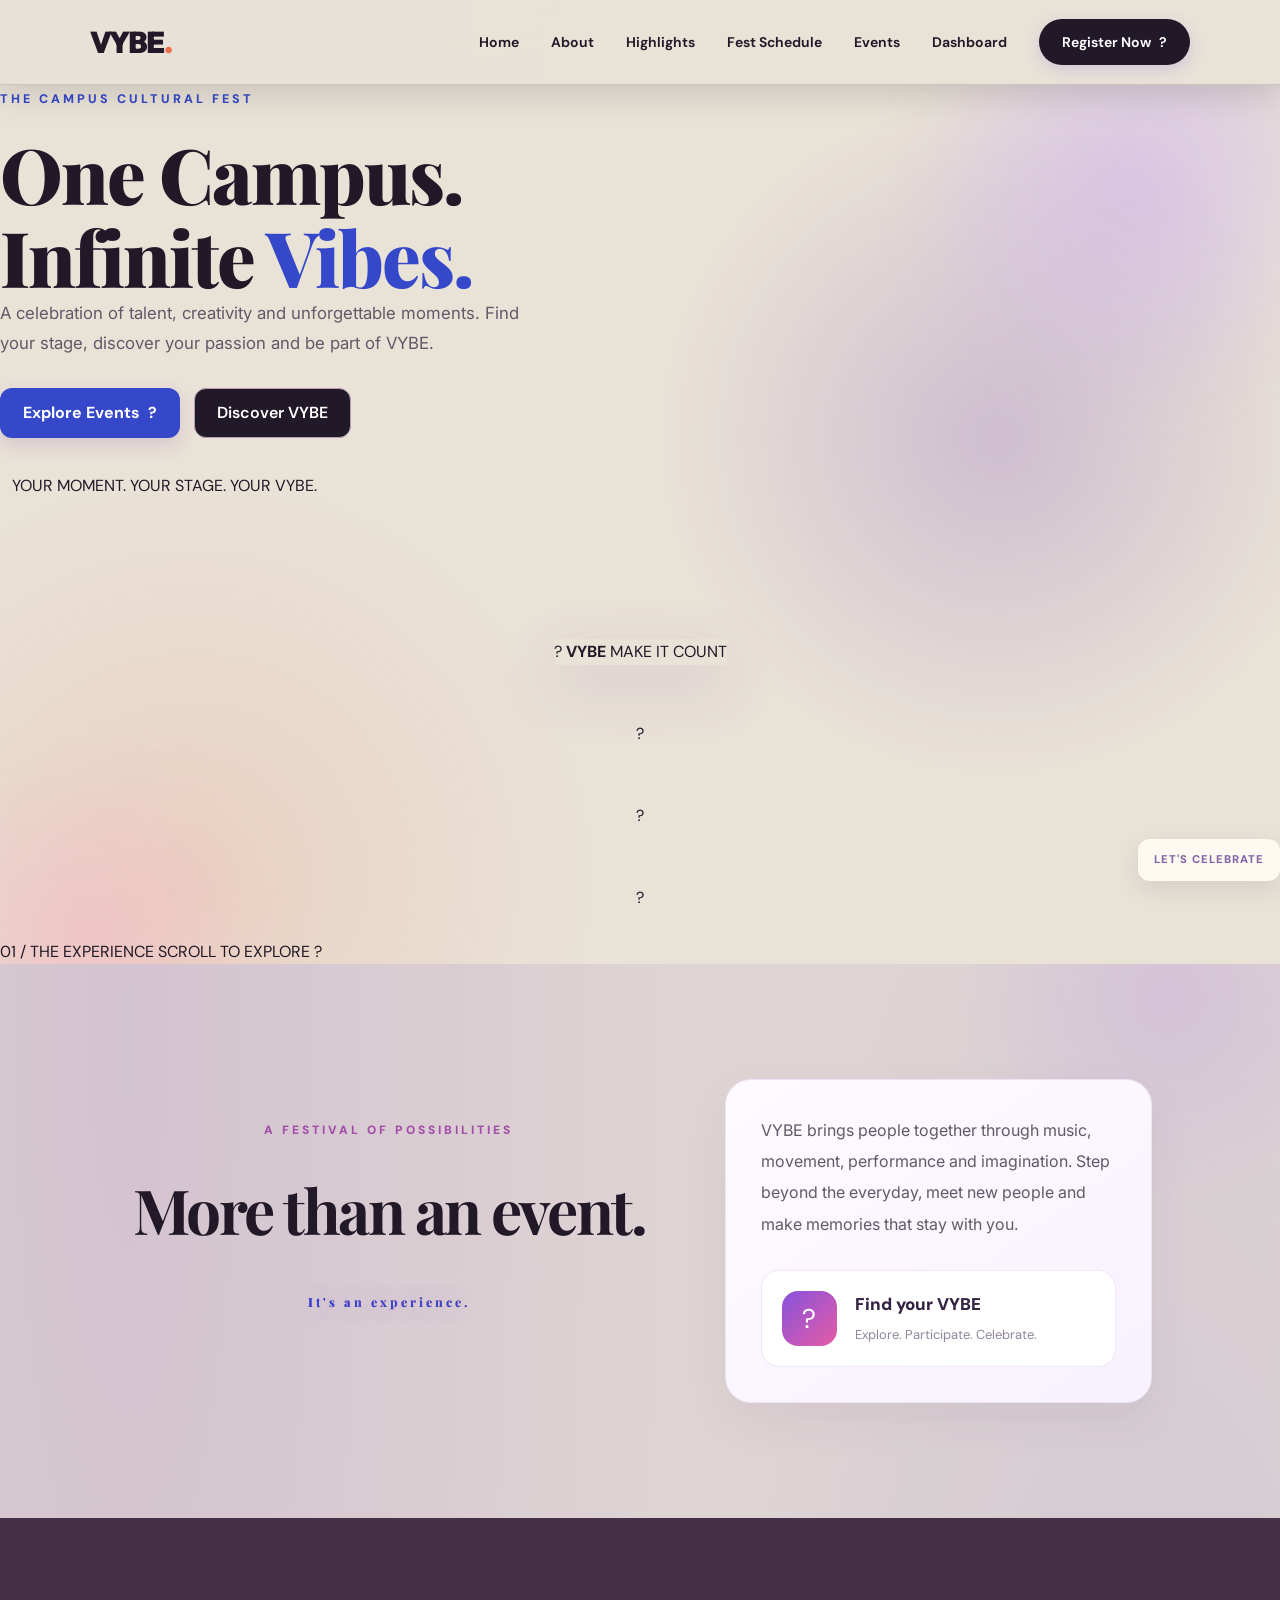
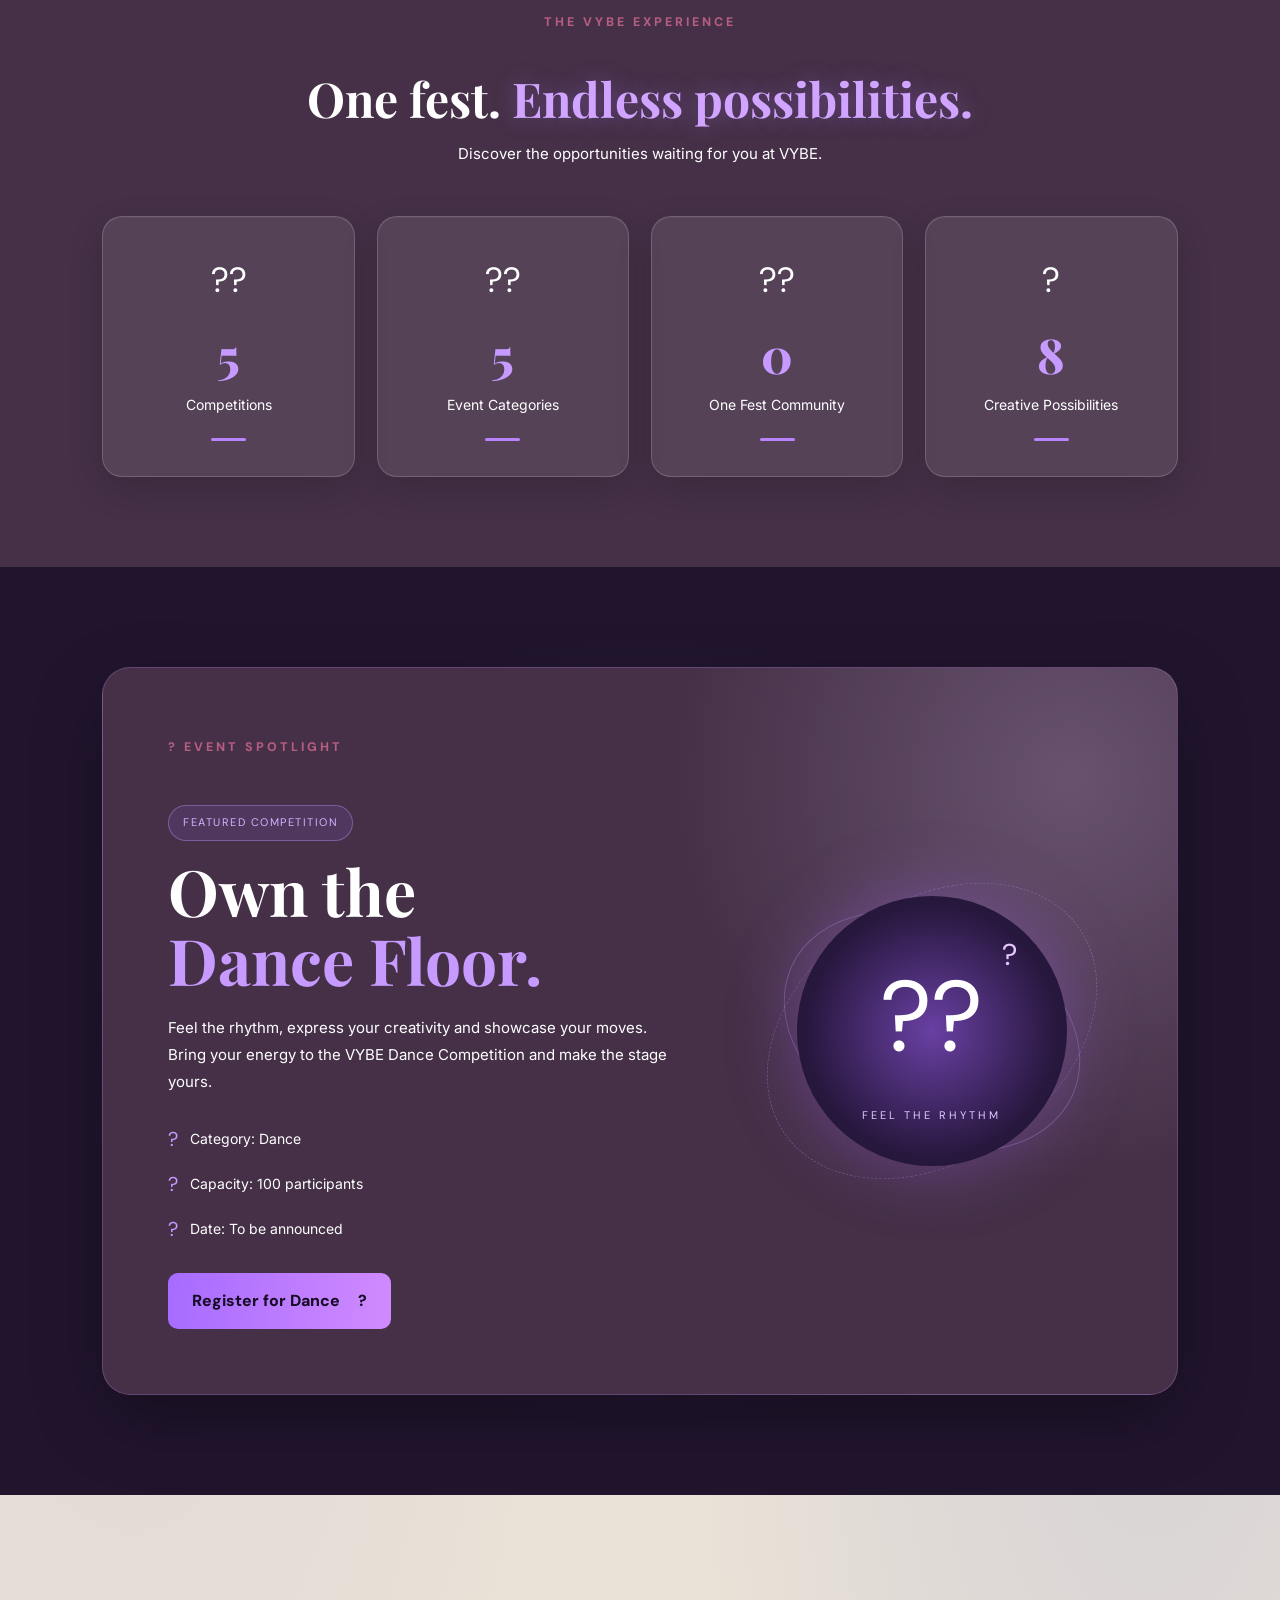
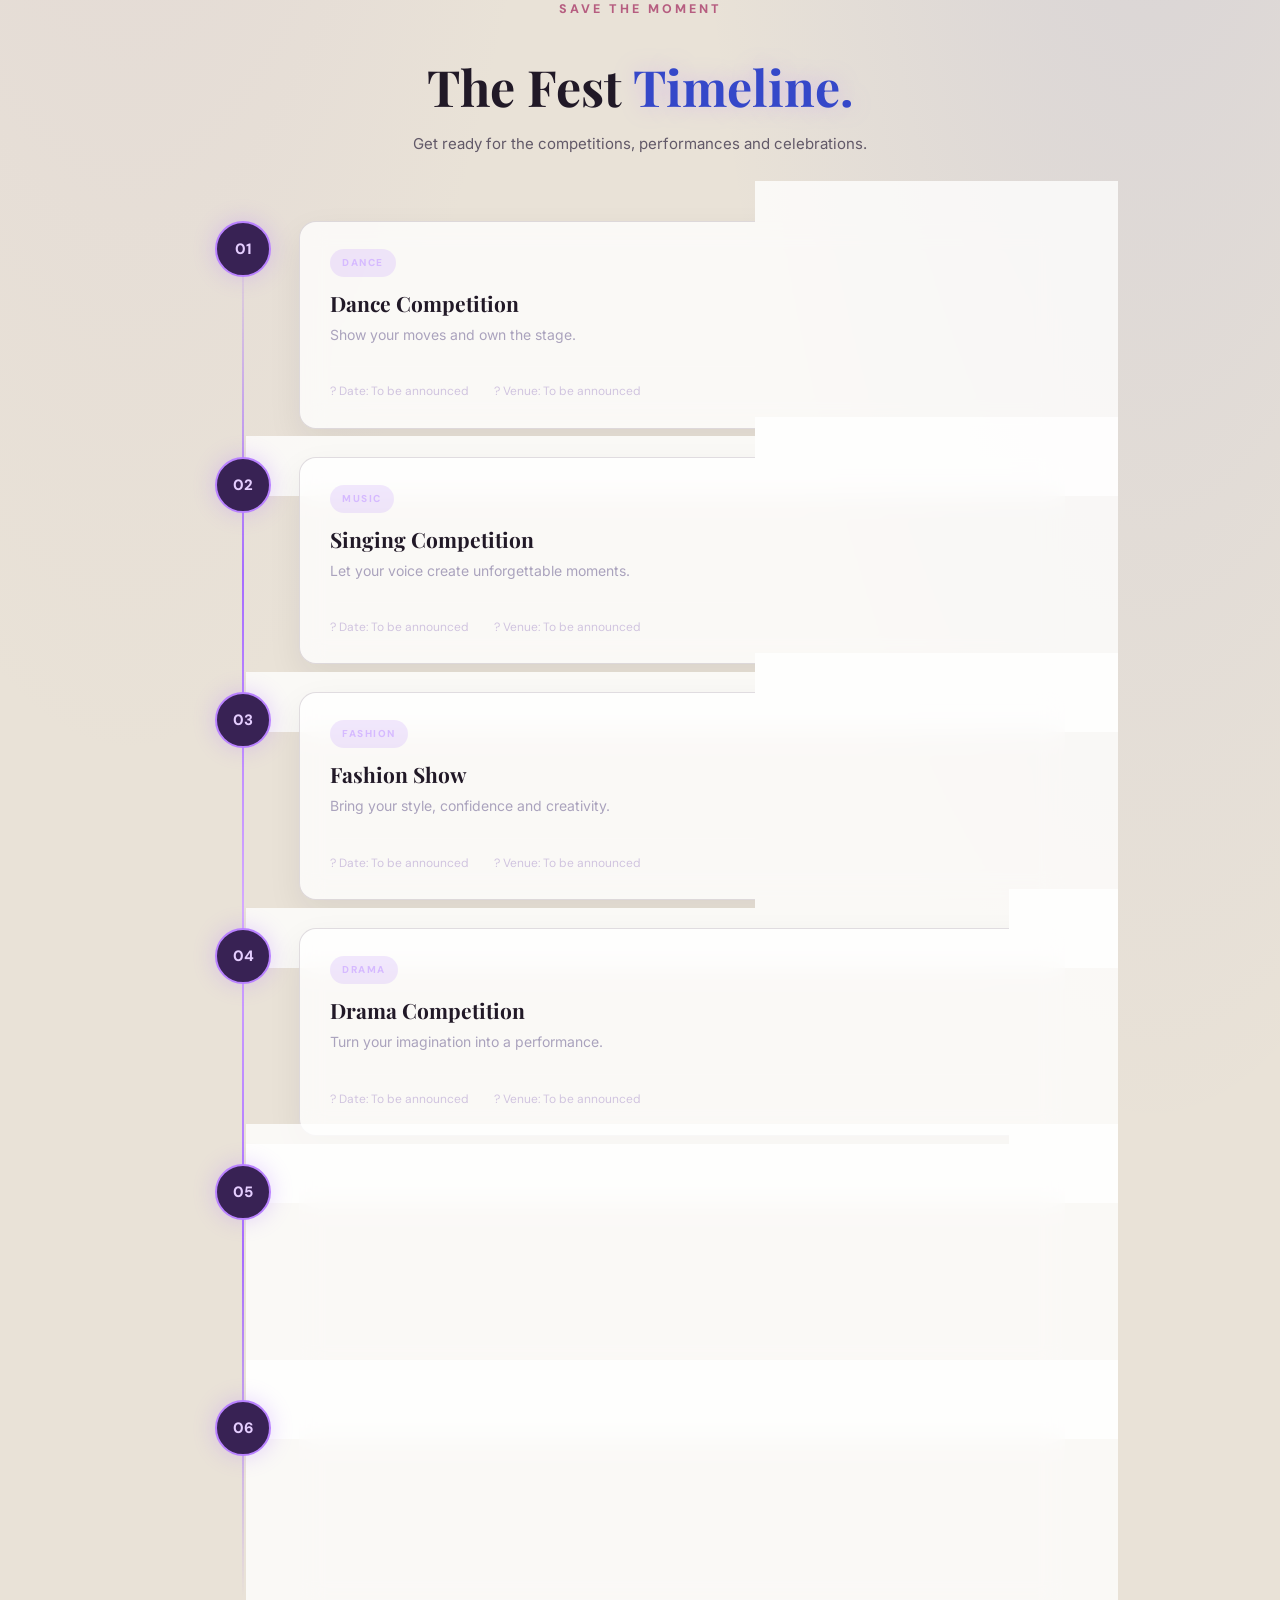
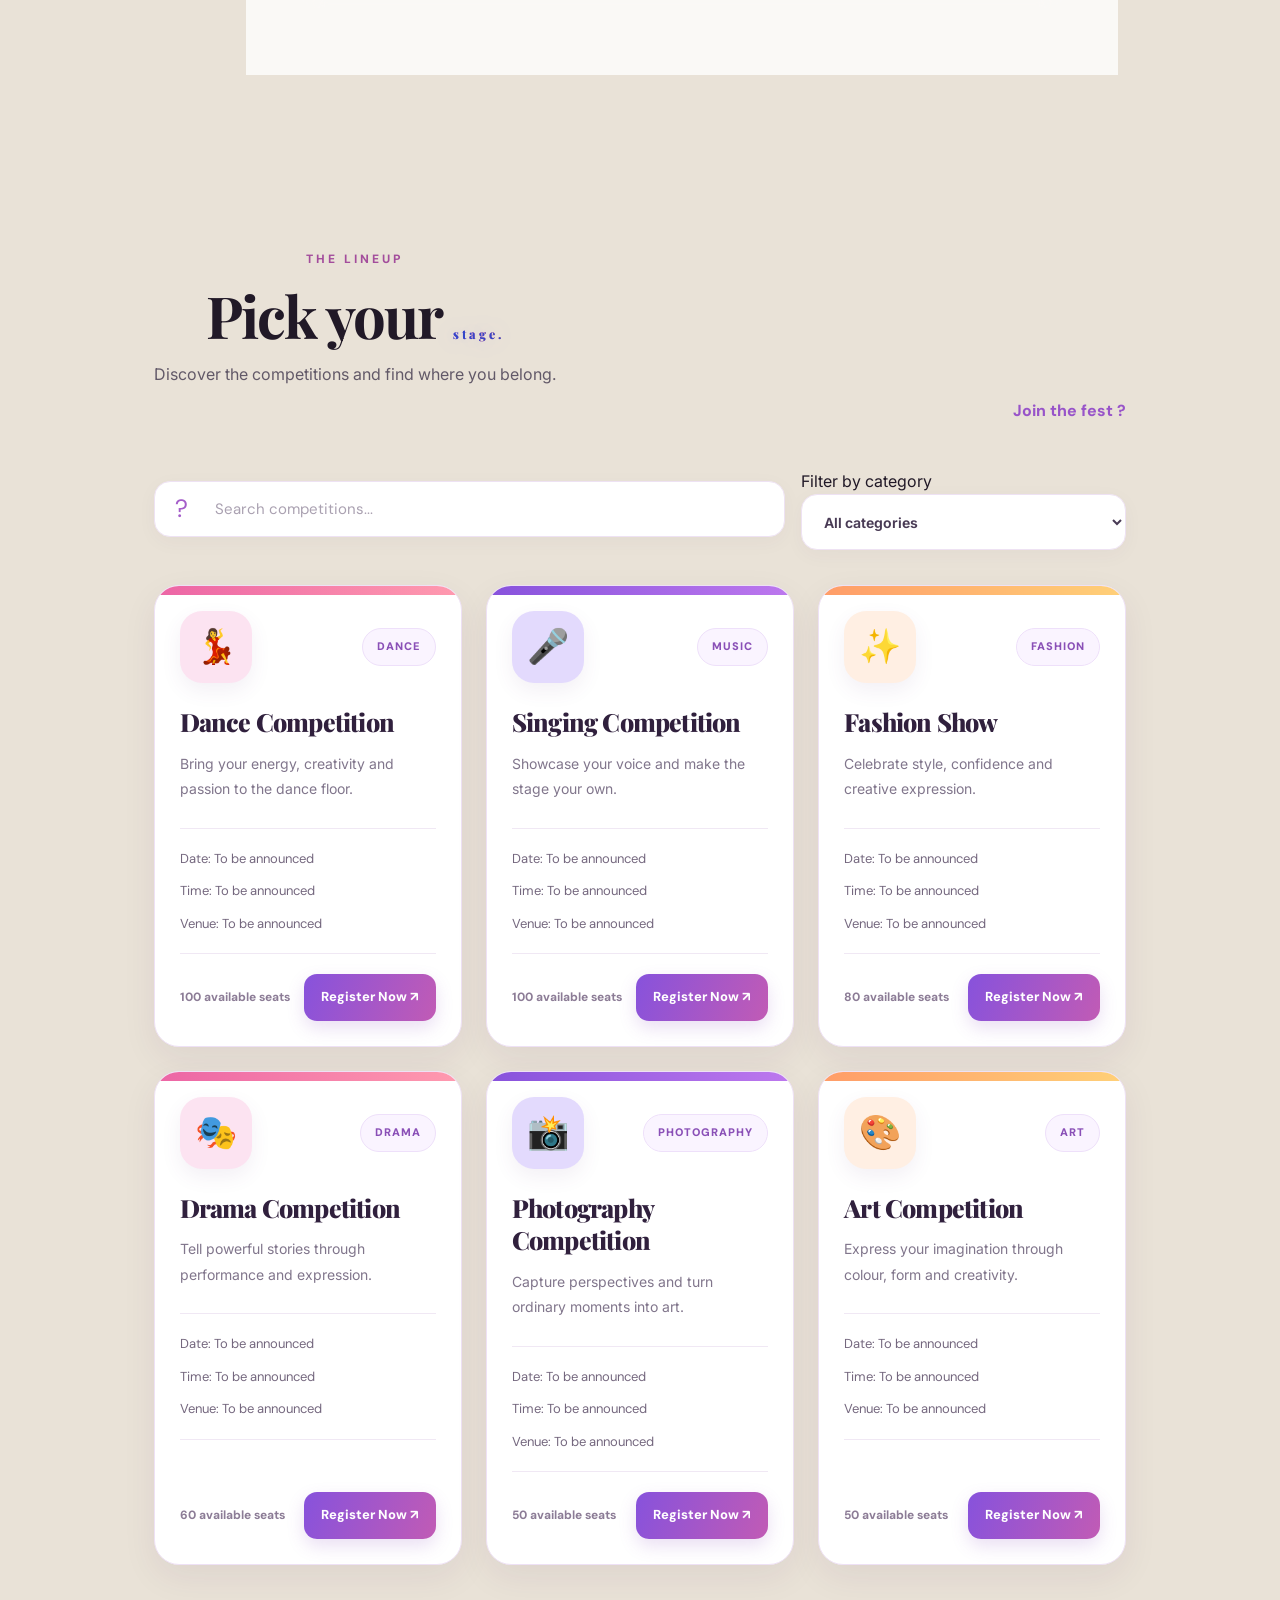
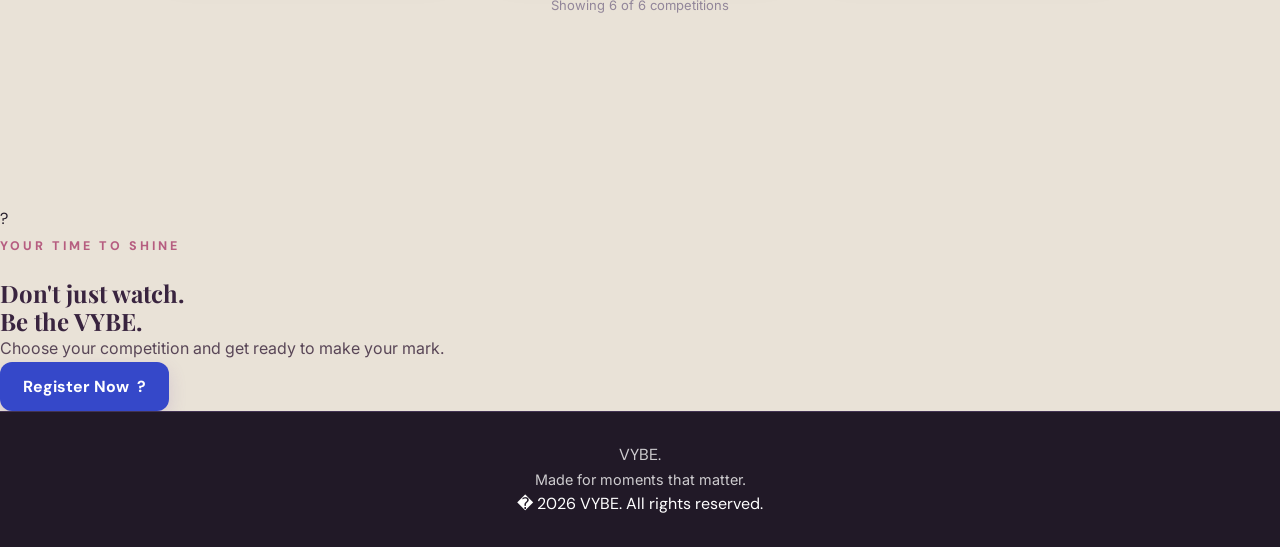
==== commit 8af79063: "Fix hero section HTML" ====
--- a/index.html
+++ b/index.html
@@ -1,131 +1,382 @@
-﻿<!DOCTYPE html>
+<!DOCTYPE html>
 <html lang="en">
 <head>
+    
     <meta charset="UTF-8">
     <meta name="viewport" content="width=device-width, initial-scale=1.0">
-    <title>VYBE 2026 | Cultural Fest</title>
+    <meta name="description" content="Discover events, celebrate creativity and be part of VYBE � the campus cultural fest.">
+    <title>VYBE | Feel the Fest</title>
     <link rel="stylesheet" href="css/theme.css">
     <link rel="stylesheet" href="css/home.css">
+    <link rel="stylesheet" href="css/home-upgrades.css">
 </head>
 <body>
 
-    <header class="home-navbar">
-        <a href="index.html" class="brand">VYBE<span>2026</span></a>
-
-        <nav>
-            <a href="index.html">Home</a>
-            <a href="#about">About</a>
-            <a href="#events">Events</a>
-            <a href="dashboard.html">Dashboard</a>
-            <a href="login.html">Login</a>
-        </nav>
-
-        <a href="register.html" class="nav-register">Register Now</a>
-    </header>
+   
+<!-- VYBE PREMIUM NAVIGATION -->
+<header class="navbar">
+
+    <a class="logo" href="index.html" aria-label="VYBE home">
+        VYBE<span>.</span>
+    </a>
+
+    <!-- Mobile Menu Button -->
+    <button
+        class="menu-toggle"
+        id="menuToggle"
+        type="button"
+        aria-label="Open navigation menu"
+        aria-expanded="false"
+        aria-controls="mainNav">
+
+        <span></span>
+        <span></span>
+        <span></span>
+
+    </button>
+
+    <!-- Navigation Links -->
+    <nav id="mainNav" aria-label="Main navigation">
+    <a href="index.html">Home</a>
+    <a href="#about">About</a>
+    <a href="#stats">Highlights</a>
+    <a href="#schedule">Fest Schedule</a>
+    <a href="#events">Events</a>
+    <a href="dashboard.html">Dashboard</a>
+    <a class="nav-register" href="register.html">
+        Register Now <span>?</span>
+    </a>
+</nav>
+
+</header>
+
 
     <main>
-        <section class="hero" id="about">
+        <section class="hero-section">
+            <div class="hero-glow hero-glow-one"></div>
+            <div class="hero-glow hero-glow-two"></div>
+
             <div class="hero-content">
-                <span class="eyebrow">✦ THE CELEBRATION OF CULTURE ✦</span>
-
-                <h1>Where Culture<br>Meets <span>Creativity.</span></h1>
+                <span class="eyebrow"><span class="eyebrow-dot"></span> THE CAMPUS CULTURAL FEST</span>
+
+                <h1>One Campus.<br>Infinite <span>Vibes.</span></h1>
 
                 <p class="hero-description">
-                    Celebrate talent, discover creativity and experience
-                    the energy of music, dance, art and traditions at
-                    VYBE 2026.
+                    A celebration of talent, creativity and unforgettable moments.
+                    Find your stage, discover your passion and be part of VYBE.
                 </p>
 
                 <div class="hero-actions">
-                    <a href="register.html" class="primary-btn">Register Now <span>↗</span></a>
-                    <a href="#events" class="secondary-btn">Explore Events</a>
+                    <a href="#events" class="btn hero-primary">Explore Events <span>?</span></a>
+                    <a href="#about" class="btn btn-secondary">Discover VYBE</a>
                 </div>
 
                 <div class="hero-note">
-                    <span class="note-line"></span>
-                    <p>ONE CAMPUS. SIX EVENTS. ENDLESS MEMORIES.</p>
-                </div>
-            </div>
-
-            <div class="hero-art">
-                <div class="art-orbit orbit-one"></div>
-                <div class="art-orbit orbit-two"></div>
-                <div class="art-circle">
-                    <span class="art-small">CELEBRATE</span>
-                    <h2>VYBE</h2>
-                    <span class="art-year">2026</span>
-                    <span class="art-caption">ART • MUSIC • CULTURE</span>
-                </div>
-                <span class="floating-star star-one">✦</span>
-                <span class="floating-star star-two">✧</span>
-                <span class="floating-star star-three">✦</span>
-                <span class="floating-label">LET YOUR<br>TALENT SHINE</span>
+                    <span class="hero-note-line"></span>
+                    <span>YOUR MOMENT. YOUR STAGE. YOUR VYBE.</span>
+                </div>
+            </div>
+
+               <div class="hero-art" aria-label="Colourful festival-inspired decorative artwork">
+                <div class="hero-art-ring ring-one"></div>
+                <div class="hero-art-ring ring-two"></div>
+                <div class="hero-art-core">
+                    <span class="hero-art-star">?</span>
+                    <strong>VYBE</strong>
+                    <span class="hero-art-caption">MAKE IT COUNT</span>
+                </div>
+                <span class="floating-symbol symbol-one">?</span>
+                <span class="floating-symbol symbol-two">?</span>
+                <span class="floating-symbol symbol-three">?</span>
+                <span class="floating-label">LET'S CELEBRATE</span>
+            </div>
+
+            <div class="hero-bottom-label">
+                <span>01 / THE EXPERIENCE</span>
+                <span>SCROLL TO EXPLORE ?</span>
             </div>
         </section>
 
+        <section class="about-section" 
+         id="about">
+            <div class="section-heading">
+                <span class="eyebrow">A FESTIVAL OF POSSIBILITIES</span>
+                <h2>More than an event.<br><span>It's an experience.</span></h2>
+            </div>
+
+            <div class="about-content">
+                <p>
+                    VYBE brings people together through music, movement, performance
+                    and imagination. Step beyond the everyday, meet new people and
+                    make memories that stay with you.
+                </p>
+
+                <div class="about-highlight">
+                    <span class="highlight-icon">?</span>
+                    <div>
+                        <strong>Find your VYBE</strong>
+                        <span>Explore. Participate. Celebrate.</span>
+                    </div>
+                </div>
+            </div>
+        </section>
+        <!-- VYBE STATISTICS SECTION -->
+<section class="stats-section" id="stats">
+    <div class="stats-heading">
+        <span class="eyebrow">THE VYBE EXPERIENCE</span>
+        <h2>One fest. <span>Endless possibilities.</span></h2>
+        <p>Discover the opportunities waiting for you at VYBE.</p>
+    </div>
+
+    <div class="stats-grid">
+
+        <div class="stat-card">
+            <div class="stat-icon">??</div>
+            <h3 class="stat-number" data-count="6">0</h3>
+            <p>Competitions</p>
+            <span class="stat-line"></span>
+        </div>
+
+        <div class="stat-card">
+            <div class="stat-icon">??</div>
+            <h3 class="stat-number" data-count="6">0</h3>
+            <p>Event Categories</p>
+            <span class="stat-line"></span>
+        </div>
+
+        <div class="stat-card">
+            <div class="stat-icon">??</div>
+            <h3 class="stat-number" data-count="1">0</h3>
+            <p>One Fest Community</p>
+            <span class="stat-line"></span>
+        </div>
+
+        <div class="stat-card">
+            <div class="stat-icon">?</div>
+            <h3 class="stat-number">8</h3>
+            <p>Creative Possibilities</p>
+            <span class="stat-line"></span>
+        </div>
+
+    </div>
+</section>
+<!-- FEATURED EVENT SPOTLIGHT -->
+<section class="featured-section" id="featured">
+
+    <div class="featured-container">
+
+        <div class="featured-content">
+
+            <span class="eyebrow">? EVENT SPOTLIGHT</span>
+
+            <span class="featured-badge">
+                FEATURED COMPETITION
+            </span>
+
+            <h2>
+                Own the
+                <span>Dance Floor.</span>
+            </h2>
+
+            <p class="featured-description">
+                Feel the rhythm, express your creativity and
+                showcase your moves. Bring your energy to the
+                VYBE Dance Competition and make the stage yours.
+            </p>
+
+            <div class="featured-details">
+                <div>
+                    <span>?</span>
+                    <p>Category: Dance</p>
+                </div>
+
+                <div>
+                    <span>?</span>
+                    <p>Capacity: 100 participants</p>
+                </div>
+
+                <div>
+                    <span>?</span>
+                    <p>Date: To be announced</p>
+                </div>
+            </div>
+
+            <a href="register.html?event=dance"
+               class="featured-register">
+                Register for Dance
+                <span>?</span>
+            </a>
+
+        </div>
+
+        <div class="featured-art">
+            <div class="featured-orbit orbit-one"></div>
+            <div class="featured-orbit orbit-two"></div>
+
+            <div class="featured-art-content">
+                <span class="featured-star">?</span>
+                <span class="featured-dancer">??</span>
+                <span class="featured-art-label">FEEL THE RHYTHM</span>
+            </div>
+        </div>
+
+    </div>
+
+</section>
+<!-- VYBE FEST TIMELINE -->
+<section class="timeline-section" id="schedule">
+
+    <div class="timeline-heading">
+        <span class="eyebrow">SAVE THE MOMENT</span>
+        <h2>The Fest <span>Timeline.</span></h2>
+        <p>Get ready for the competitions, performances and celebrations.</p>
+    </div>
+
+    <div class="timeline-container">
+
+        <div class="timeline-item">
+            <div class="timeline-marker">01</div>
+            <div class="timeline-card">
+                <span class="timeline-tag">DANCE</span>
+                <h3>Dance Competition</h3>
+                <p>Show your moves and own the stage.</p>
+                <div class="timeline-info">
+                    <span>? Date: To be announced</span>
+                    <span>? Venue: To be announced</span>
+                </div>
+            </div>
+        </div>
+
+        <div class="timeline-item">
+            <div class="timeline-marker">02</div>
+            <div class="timeline-card">
+                <span class="timeline-tag">MUSIC</span>
+                <h3>Singing Competition</h3>
+                <p>Let your voice create unforgettable moments.</p>
+                <div class="timeline-info">
+                    <span>? Date: To be announced</span>
+                    <span>? Venue: To be announced</span>
+                </div>
+            </div>
+        </div>
+
+        <div class="timeline-item">
+            <div class="timeline-marker">03</div>
+            <div class="timeline-card">
+                <span class="timeline-tag">FASHION</span>
+                <h3>Fashion Show</h3>
+                <p>Bring your style, confidence and creativity.</p>
+                <div class="timeline-info">
+                    <span>? Date: To be announced</span>
+                    <span>? Venue: To be announced</span>
+                </div>
+            </div>
+        </div>
+
+        <div class="timeline-item">
+            <div class="timeline-marker">04</div>
+            <div class="timeline-card">
+                <span class="timeline-tag">DRAMA</span>
+                <h3>Drama Competition</h3>
+                <p>Turn your imagination into a performance.</p>
+                <div class="timeline-info">
+                    <span>? Date: To be announced</span>
+                    <span>? Venue: To be announced</span>
+                </div>
+            </div>
+        </div>
+
+        <div class="timeline-item">
+            <div class="timeline-marker">05</div>
+            <div class="timeline-card">
+                <span class="timeline-tag">PHOTOGRAPHY</span>
+                <h3>Photography Competition</h3>
+                <p>Capture stories through your lens.</p>
+                <div class="timeline-info">
+                    <span>? Date: To be announced</span>
+                    <span>? Venue: To be announced</span>
+                </div>
+            </div>
+        </div>
+
+        <div class="timeline-item">
+            <div class="timeline-marker">06</div>
+            <div class="timeline-card">
+                <span class="timeline-tag">ART</span>
+                <h3>Art Competition</h3>
+                <p>Transform ideas into creative masterpieces.</p>
+                <div class="timeline-info">
+                    <span>? Date: To be announced</span>
+                    <span>? Venue: To be announced</span>
+                </div>
+            </div>
+        </div>
+
+    </div>
+
+</section>
+
+
         <section class="events-section" id="events">
-            <div class="section-heading">
-                <span class="eyebrow">✦ FIND YOUR STAGE ✦</span>
-                <h2>Explore the <span>Events</span></h2>
-                <p>Six opportunities to express yourself and celebrate your talent.</p>
-            </div>
-
-            <div class="event-grid">
-                <article class="event-card event-pink">
-                    <span class="event-number">01</span>
-                    <span class="event-symbol">♫</span>
-                    <h3>Dance Competition</h3>
-                    <p>Capacity: 100 participants</p>
-                </article>
-
-                <article class="event-card event-lavender">
-                    <span class="event-number">02</span>
-                    <span class="event-symbol">♪</span>
-                    <h3>Singing Competition</h3>
-                    <p>Capacity: 100 participants</p>
-                </article>
-
-                <article class="event-card event-orange">
-                    <span class="event-number">03</span>
-                    <span class="event-symbol">✧</span>
-                    <h3>Fashion Show</h3>
-                    <p>Capacity: 80 participants</p>
-                </article>
-
-                <article class="event-card event-lavender">
-                    <span class="event-number">04</span>
-                    <span class="event-symbol">✦</span>
-                    <h3>Drama Competition</h3>
-                    <p>Capacity: 60 participants</p>
-                </article>
-
-                <article class="event-card event-orange">
-                    <span class="event-number">05</span>
-                    <span class="event-symbol">◎</span>
-                    <h3>Photography</h3>
-                    <p>Capacity: 50 participants</p>
-                </article>
-
-                <article class="event-card event-pink">
-                    <span class="event-number">06</span>
-                    <span class="event-symbol">✿</span>
-                    <h3>Art Competition</h3>
-                    <p>Capacity: 50 participants</p>
-                </article>
-            </div>
-
-            <div class="events-cta">
-                <h2>Ready to be part of VYBE?</h2>
-                <a href="register.html" class="primary-btn">Join the Celebration <span>↗</span></a>
-            </div>
+            <div class="events-top">
+                <div class="section-heading">
+                    <span class="eyebrow">THE LINEUP</span>
+                    <h2>Pick your <span>stage.</span></h2>
+                    <p>Discover the competitions and find where you belong.</p>
+                </div>
+
+                <a href="register.html" class="events-register-link">Join the fest <span>?</span></a>
+            </div>
+
+            <div class="event-controls">
+                <div class="event-search">
+                    <span aria-hidden="true">?</span>
+                    <input
+                        type="search"
+                        id="eventSearch"
+                        placeholder="Search competitions..."
+                        aria-label="Search competitions"
+                    >
+                </div>
+
+                <label class="filter-control">
+                    <span class="visually-hidden">Filter by category</span>
+                    <select id="eventCategory">
+                        <option value="all">All categories</option>
+                        <option value="dance">Dance</option>
+                        <option value="music">Music</option>
+                        <option value="fashion">Fashion</option>
+                        <option value="drama">Drama</option>
+                        <option value="photography">Photography</option>
+                        <option value="art">Art</option>
+                    </select>
+                </label>
+            </div>
+
+            <div class="event-grid" id="eventGrid" aria-live="polite">
+                <p class="event-loading">Loading the VYBE lineup...</p>
+            </div>
+
+            <p class="event-count" id="eventCount" aria-live="polite"></p>
+        </section>
+
+        <section class="closing-section">
+            <div class="closing-decoration">?</div>
+            <span class="eyebrow">YOUR TIME TO SHINE</span>
+            <h2>Don't just watch.<br><span>Be the VYBE.</span></h2>
+            <p>Choose your competition and get ready to make your mark.</p>
+            <a href="register.html" class="btn hero-primary">Register Now <span>?</span></a>
         </section>
     </main>
 
-    <footer class="home-footer">
-        <p>© 2026 VYBE. All rights reserved.</p>
-        <a href="dashboard.html">Admin Dashboard</a>
+    <footer class="site-footer">
+        <a class="logo" href="index.html">VYBE<span>.</span></a>
+        <p>Made for moments that matter.</p>
+        <span class="footer-copy">� 2026 VYBE. All rights reserved.</span>
     </footer>
 
+    <script src="js/events-data.js"></script>
+    <script src="js/storage.js"></script>
+    <script src="js/home.js"></script>
 </body>
 </html>
-
--- a/css/home-upgrades.css
+++ b/css/home-upgrades.css
@@ -0,0 +1,2631 @@
+
+/* ==========================================
+   VYBE - PREMIUM HOMEPAGE DESIGN
+   PHASE 2 - HERO SECTION
+========================================== */
+
+:root {
+    --vybe-purple: #7150d8;
+    --vybe-pink: #e58acb;
+    --vybe-dark: #21183c;
+    --vybe-cream: #fffaf5;
+}
+
+/* Smooth scrolling */
+html {
+    scroll-behavior: smooth;
+}
+
+/* Main hero section */
+.hero-section {
+    position: relative;
+    isolation: isolate;
+    overflow: hidden;
+    min-height: 650px;
+
+    background:
+        radial-gradient(
+            circle at 85% 20%,
+            rgba(229, 138, 203, 0.22),
+            transparent 32%
+        ),
+        radial-gradient(
+            circle at 10% 90%,
+            rgba(113, 80, 216, 0.16),
+            transparent 35%
+        ),
+        linear-gradient(
+            135deg,
+            #fffaf5 0%,
+            #f8efff 55%,
+            #fff3f8 100%
+        );
+}
+
+/* Decorative pink glow */
+.hero-section::before {
+    content: "";
+    position: absolute;
+    width: 380px;
+    height: 380px;
+    top: -150px;
+    right: -100px;
+    border-radius: 50%;
+    background: rgba(229, 138, 203, 0.16);
+    filter: blur(75px);
+    z-index: -1;
+    pointer-events: none;
+}
+
+/* Decorative purple glow */
+.hero-section::after {
+    content: "";
+    position: absolute;
+    width: 320px;
+    height: 320px;
+    bottom: -150px;
+    left: -100px;
+    border-radius: 50%;
+    background: rgba(113, 80, 216, 0.14);
+    filter: blur(75px);
+    z-index: -1;
+    pointer-events: none;
+}
+
+/* Hero content */
+.hero-content {
+    position: relative;
+    z-index: 2;
+    animation: vybeFadeUp 0.9s ease both;
+}
+
+/* Hero heading */
+.hero-section h1 {
+    font-size: clamp(2.8rem, 6vw, 5.5rem);
+    line-height: 1.08;
+    letter-spacing: -2.5px;
+    font-weight: 850;
+    color: var(--vybe-dark);
+    text-wrap: balance;
+}
+
+/* Hero paragraph */
+.hero-section p {
+    line-height: 1.8;
+    color: #625b70;
+}
+
+/* Hero buttons */
+.hero-section a,
+.hero-section button {
+    transition:
+        transform 0.3s ease,
+        box-shadow 0.3s ease,
+        background 0.3s ease;
+}
+
+.hero-section a:hover,
+.hero-section button:hover {
+    transform: translateY(-4px);
+}
+
+/* Keyboard accessibility */
+.hero-section a:focus-visible,
+.hero-section button:focus-visible {
+    outline: 3px solid var(--vybe-purple);
+    outline-offset: 4px;
+}
+
+/* Entrance animation */
+@keyframes vybeFadeUp {
+    from {
+        opacity: 0;
+        transform: translateY(25px);
+    }
+
+    to {
+        opacity: 1;
+        transform: translateY(0);
+    }
+}
+
+/* Mobile design */
+@media (max-width: 768px) {
+    .hero-section {
+        min-height: auto;
+        padding-top: 75px;
+        padding-bottom: 75px;
+    }
+
+    .hero-section h1 {
+        font-size: clamp(2.5rem, 10vw, 4rem);
+        letter-spacing: -1.5px;
+    }
+}
+
+/* Accessibility: reduce motion */
+@media (prefers-reduced-motion: reduce) {
+    html {
+        scroll-behavior: auto;
+    }
+
+    .hero-content {
+        animation: none;
+    }
+
+    .hero-section a,
+    .hero-section button {
+        transition: none;
+    }
+}
+
+
+/* ==========================================
+   VYBE - PREMIUM NAVIGATION
+========================================== */
+
+.navbar {
+    position: sticky;
+    top: 0;
+    z-index: 1000;
+
+    display: flex;
+    align-items: center;
+    justify-content: space-between;
+
+    padding: 18px 7%;
+    background: rgba(255, 250, 245, 0.92);
+    backdrop-filter: blur(18px);
+    -webkit-backdrop-filter: blur(18px);
+
+    border-bottom: 1px solid rgba(113, 80, 216, 0.10);
+    box-shadow: 0 5px 25px rgba(45, 30, 80, 0.06);
+}
+
+/* VYBE logo */
+.navbar .logo {
+    font-size: 30px;
+    font-weight: 900;
+    letter-spacing: -1.5px;
+    color: #21183c;
+    text-decoration: none;
+}
+
+.navbar .logo span {
+    color: #d77bc0;
+}
+
+/* Navigation links */
+.navbar nav {
+    display: flex;
+    align-items: center;
+    gap: 32px;
+}
+
+.navbar nav a {
+    position: relative;
+    color: #514761;
+    font-size: 14px;
+    font-weight: 650;
+    text-decoration: none;
+    transition: color 0.3s ease;
+}
+
+.navbar nav a:not(.nav-register)::after {
+    content: "";
+    position: absolute;
+    left: 0;
+    bottom: -7px;
+    width: 0;
+    height: 2px;
+    background: #7955d9;
+    transition: width 0.3s ease;
+}
+
+.navbar nav a:not(.nav-register):hover::after,
+.navbar nav a.active::after {
+    width: 100%;
+}
+
+.navbar nav a:hover,
+.navbar nav a.active {
+    color: #7955d9;
+}
+
+/* Register button */
+.navbar nav .nav-register {
+    padding: 12px 23px;
+    border-radius: 30px;
+    color: white;
+    background: linear-gradient(135deg, #7955d9, #bd70c7);
+    box-shadow: 0 5px 16px rgba(121, 85, 217, 0.20);
+    transition: transform 0.3s ease, box-shadow 0.3s ease;
+}
+
+.navbar nav .nav-register:hover {
+    color: white;
+    transform: translateY(-3px);
+    box-shadow: 0 9px 22px rgba(121, 85, 217, 0.30);
+}
+
+.nav-register span {
+    margin-left: 5px;
+}
+
+/* Hamburger button */
+.menu-toggle {
+    display: none;
+    width: 43px;
+    height: 43px;
+    padding: 10px;
+    border: 0;
+    border-radius: 12px;
+    background: #f0e9ff;
+    cursor: pointer;
+}
+
+.menu-toggle span {
+    display: block;
+    width: 22px;
+    height: 2px;
+    margin: 5px auto;
+    border-radius: 5px;
+    background: #7150d8;
+    transition: 0.3s ease;
+}
+
+/* Mobile navigation */
+@media (max-width: 768px) {
+
+    .navbar {
+        padding: 15px 5%;
+    }
+
+    .menu-toggle {
+        display: block;
+    }
+
+    .navbar nav {
+        display: none;
+        position: absolute;
+        top: 100%;
+        left: 0;
+        right: 0;
+
+        flex-direction: column;
+        align-items: stretch;
+        gap: 0;
+
+        padding: 12px 5% 22px;
+        background: rgba(255, 250, 245, 0.98);
+        border-bottom: 1px solid #eee5fa;
+        box-shadow: 0 12px 25px rgba(45, 30, 80, 0.08);
+    }
+
+    .navbar nav.show {
+        display: flex;
+    }
+
+    .navbar nav a {
+        padding: 14px 10px;
+    }
+
+    .navbar nav .nav-register {
+        margin-top: 8px;
+        text-align: center;
+    }
+
+    .navbar nav a:not(.nav-register)::after {
+        display: none;
+    }
+
+    /* Hamburger animation */
+    .menu-toggle[aria-expanded="true"] span:nth-child(1) {
+        transform: translateY(7px) rotate(45deg);
+    }
+
+    .menu-toggle[aria-expanded="true"] span:nth-child(2) {
+        opacity: 0;
+    }
+
+    .menu-toggle[aria-expanded="true"] span:nth-child(3) {
+        transform: translateY(-7px) rotate(-45deg);
+    }
+}
+/* TEMPORARY CSS CONNECTION TEST */
+
+
+/* =========================================
+   VYBE PREMIUM HERO UPGRADE
+========================================= */
+
+.hero-section {
+    position: relative;
+    overflow: hidden;
+    isolation: isolate;
+}
+
+.hero-section::before {
+    content: "";
+    position: absolute;
+    width: 450px;
+    height: 450px;
+    top: -160px;
+    right: -100px;
+    background: radial-gradient(circle, rgba(190, 145, 255, 0.30), transparent 70%);
+    filter: blur(25px);
+    z-index: -1;
+    pointer-events: none;
+}
+
+.hero-section::after {
+    content: "";
+    position: absolute;
+    width: 350px;
+    height: 350px;
+    bottom: -180px;
+    left: -100px;
+    background: radial-gradient(circle, rgba(255, 150, 190, 0.25), transparent 70%);
+    filter: blur(25px);
+    z-index: -1;
+    pointer-events: none;
+}
+
+.hero-section h1 {
+    letter-spacing: -2px;
+    line-height: 1.08;
+}
+
+.hero-section p {
+    line-height: 1.8;
+}
+
+.hero-section .hero-buttons a,
+.hero-section .hero-buttons button {
+    transition: transform 0.25s ease, box-shadow 0.25s ease;
+}
+
+.hero-section .hero-buttons a:hover,
+.hero-section .hero-buttons button:hover {
+    transform: translateY(-4px);
+    box-shadow: 0 12px 28px rgba(100, 65, 160, 0.18);
+}
+
+/* Smooth page scrolling */
+html {
+    scroll-behavior: smooth;
+}
+
+/* Better text selection */
+::selection {
+    background: #d9b8ff;
+    color: #302044;
+}
+
+/* =====================================
+   VYBE HERO SECTION - PREMIUM UPGRADE
+===================================== */
+
+.hero-section {
+    position: relative;
+    overflow: hidden;
+    isolation: isolate;
+}
+
+.hero-section::before {
+    content: "";
+    position: absolute;
+    width: 480px;
+    height: 480px;
+    top: -150px;
+    right: -100px;
+    border-radius: 50%;
+    background: radial-gradient(
+        circle,
+        rgba(190, 145, 255, 0.35),
+        transparent 70%
+    );
+    filter: blur(25px);
+    z-index: -1;
+    pointer-events: none;
+}
+
+.hero-section::after {
+    content: "";
+    position: absolute;
+    width: 400px;
+    height: 400px;
+    bottom: -180px;
+    left: -120px;
+    border-radius: 50%;
+    background: radial-gradient(
+        circle,
+        rgba(255, 150, 190, 0.28),
+        transparent 70%
+    );
+    filter: blur(25px);
+    z-index: -1;
+    pointer-events: none;
+}
+
+.hero-content {
+    position: relative;
+    z-index: 2;
+}
+
+.hero-content h1 {
+    letter-spacing: -2px;
+    line-height: 1.08;
+}
+
+.hero-description {
+    line-height: 1.8;
+}
+
+.hero-actions .btn {
+    transition: transform 0.25s ease, box-shadow 0.25s ease;
+}
+
+.hero-actions .btn:hover {
+    transform: translateY(-4px);
+    box-shadow: 0 12px 28px rgba(100, 65, 160, 0.18);
+}
+
+.hero-art {
+    position: relative;
+    z-index: 1;
+}
+
+.hero-art-core {
+    box-shadow: 0 20px 60px rgba(112, 75, 170, 0.20);
+}
+
+.hero-art-ring {
+    animation: vybeRotate 18s linear infinite;
+}
+
+.floating-symbol {
+    animation: vybeFloat 3s ease-in-out infinite;
+}
+
+.symbol-two {
+    animation-delay: 0.6s;
+}
+
+.symbol-three {
+    animation-delay: 1.2s;
+}
+
+@keyframes vybeRotate {
+    from {
+        transform: rotate(0deg);
+    }
+    to {
+        transform: rotate(360deg);
+    }
+}
+
+@keyframes vybeFloat {
+    0%, 100% {
+        transform: translateY(0);
+    }
+    50% {
+        transform: translateY(-12px);
+    }
+}
+
+html {
+    scroll-behavior: smooth;
+}
+
+::selection {
+    background: #d9b8ff;
+    color: #302044;
+}
+
+
+/* ==========================================
+   VYBE PREMIUM EVENTS SECTION
+========================================== */
+
+.events-section {
+    position: relative;
+    padding: 110px 8%;
+    background: linear-gradient(
+        180deg,
+        #fffaf7 0%,
+        #fbf5ff 55%,
+        #fff7fa 100%
+    );
+}
+
+/* Section heading */
+
+.events-top {
+    display: flex;
+    justify-content: space-between;
+    align-items: flex-end;
+    gap: 30px;
+    margin-bottom: 45px;
+}
+
+.section-heading .eyebrow {
+    display: inline-block;
+    color: #a34d9c;
+    font-size: 12px;
+    font-weight: 800;
+    letter-spacing: 3px;
+    margin-bottom: 14px;
+}
+
+.section-heading h2 {
+    font-size: clamp(36px, 5vw, 58px);
+    line-height: 1.1;
+    letter-spacing: -2px;
+    color: #30203c;
+    margin: 0 0 14px;
+}
+
+.section-heading h2 span {
+    background: linear-gradient(90deg, #8752dc, #ef669e, #ff986d);
+    -webkit-background-clip: text;
+    background-clip: text;
+    color: transparent;
+}
+
+.section-heading p {
+    color: #777080;
+    font-size: 16px;
+    line-height: 1.7;
+}
+
+.events-register-link {
+    color: #9854c9;
+    font-weight: 750;
+    text-decoration: none;
+    white-space: nowrap;
+    transition: color 0.25s ease;
+}
+
+.events-register-link:hover {
+    color: #ed619d;
+}
+
+/* Search and filter */
+
+.event-controls {
+    display: flex;
+    align-items: center;
+    gap: 16px;
+    margin-bottom: 35px;
+}
+
+.event-search {
+    display: flex;
+    align-items: center;
+    flex: 1;
+    gap: 12px;
+    min-height: 56px;
+    padding: 0 20px;
+    background: #ffffff;
+    border: 1px solid #eee2f3;
+    border-radius: 16px;
+    box-shadow: 0 5px 20px rgba(72, 43, 91, 0.04);
+    transition: border-color 0.25s ease, box-shadow 0.25s ease;
+}
+
+.event-search:focus-within {
+    border-color: #ae79e9;
+    box-shadow: 0 0 0 4px rgba(174, 121, 233, 0.12);
+}
+
+.event-search > span {
+    color: #a45dc9;
+    font-size: 25px;
+}
+
+.event-search input {
+    width: 100%;
+    border: none;
+    outline: none;
+    background: transparent;
+    color: #30203c;
+    font: inherit;
+    font-size: 15px;
+}
+
+.event-search input::placeholder {
+    color: #aaa1b1;
+}
+
+.filter-control select {
+    min-height: 56px;
+    min-width: 190px;
+    padding: 0 40px 0 18px;
+    border: 1px solid #eee2f3;
+    border-radius: 16px;
+    outline: none;
+    background: #fff;
+    color: #493b55;
+    font: inherit;
+    font-size: 14px;
+    font-weight: 650;
+    cursor: pointer;
+    box-shadow: 0 5px 20px rgba(72, 43, 91, 0.04);
+}
+
+.filter-control select:focus {
+    border-color: #ae79e9;
+}
+
+/* Event card grid */
+
+.event-grid {
+    display: grid;
+    grid-template-columns: repeat(3, minmax(0, 1fr));
+    gap: 24px;
+}
+
+/* Individual cards */
+
+.event-card {
+    position: relative;
+    display: flex;
+    flex-direction: column;
+    min-width: 0;
+    padding: 27px;
+    overflow: hidden;
+    background: rgba(255, 255, 255, 0.92);
+    border: 1px solid #eee5f2;
+    border-radius: 24px;
+    box-shadow: 0 10px 35px rgba(62, 38, 79, 0.055);
+    transition: transform 0.3s ease,
+                box-shadow 0.3s ease,
+                border-color 0.3s ease;
+}
+
+.event-card::before {
+    content: "";
+    position: absolute;
+    top: 0;
+    left: 0;
+    width: 100%;
+    height: 4px;
+    background: linear-gradient(90deg, #8954dc, #ed659f, #ff9a70);
+    opacity: 0;
+    transition: opacity 0.3s ease;
+}
+
+.event-card:hover {
+    transform: translateY(-9px);
+    border-color: #e2c8f1;
+    box-shadow: 0 20px 45px rgba(91, 54, 117, 0.13);
+}
+
+.event-card:hover::before {
+    opacity: 1;
+}
+
+.event-card-top {
+    display: flex;
+    justify-content: space-between;
+    align-items: center;
+    gap: 12px;
+    margin-bottom: 22px;
+}
+
+.event-icon {
+    display: grid;
+    place-items: center;
+    width: 58px;
+    height: 58px;
+    border-radius: 18px;
+    background: var(--event-icon-bg, #f2e8ff);
+    font-size: 28px;
+}
+
+.event-category {
+    padding: 7px 12px;
+    border-radius: 30px;
+    background: #f7edff;
+    color: #8954b5;
+    font-size: 11px;
+    font-weight: 800;
+    letter-spacing: 0.8px;
+    text-transform: uppercase;
+}
+
+.event-card h3 {
+    margin: 0 0 10px;
+    color: #34243e;
+    font-size: 23px;
+    line-height: 1.3;
+}
+
+.event-card > p {
+    margin: 0 0 22px;
+    color: #81788a;
+    font-size: 14px;
+    line-height: 1.75;
+}
+
+.event-meta {
+    display: grid;
+    gap: 11px;
+    padding: 17px 0;
+    border-top: 1px solid #f0eaf2;
+    border-bottom: 1px solid #f0eaf2;
+    color: #71677a;
+    font-size: 13px;
+}
+
+.event-meta span {
+    line-height: 1.5;
+}
+
+.event-card-footer {
+    display: flex;
+    justify-content: space-between;
+    align-items: center;
+    gap: 12px;
+    margin-top: auto;
+    padding-top: 20px;
+}
+
+.event-capacity {
+    color: #92889b;
+    font-size: 12px;
+    font-weight: 650;
+}
+
+.event-register {
+    display: inline-flex;
+    align-items: center;
+    gap: 7px;
+    padding: 11px 16px;
+    border-radius: 12px;
+    background: linear-gradient(110deg, #8754d8, #bd62bd);
+    color: white;
+    font-size: 13px;
+    font-weight: 750;
+    text-decoration: none;
+    transition: transform 0.25s ease, box-shadow 0.25s ease;
+}
+
+.event-register:hover {
+    transform: translateY(-3px);
+    box-shadow: 0 8px 20px rgba(139, 79, 194, 0.25);
+}
+
+/* Loading and event count */
+
+.event-loading {
+    color: #8a7b96;
+    padding: 25px 0;
+}
+
+.event-count {
+    margin-top: 30px;
+    color: #92869a;
+    font-size: 13px;
+    text-align: center;
+}
+
+/* Responsive design */
+
+@media (max-width: 1000px) {
+    .event-grid {
+        grid-template-columns: repeat(2, minmax(0, 1fr));
+    }
+
+    .events-section {
+        padding: 85px 6%;
+    }
+}
+
+@media (max-width: 650px) {
+    .events-section {
+        padding: 70px 5%;
+    }
+
+    .events-top {
+        align-items: flex-start;
+        flex-direction: column;
+        gap: 18px;
+    }
+
+    .event-controls {
+        align-items: stretch;
+        flex-direction: column;
+    }
+
+    .filter-control select {
+        width: 100%;
+    }
+
+    .event-grid {
+        grid-template-columns: 1fr;
+    }
+
+    .event-card {
+        padding: 22px;
+    }
+}
+
+/* =========================================
+   VYBE - DISTINCTIVE EVENT CARD REDESIGN
+========================================= */
+
+.events-section .event-grid .event-card {
+    position: relative !important;
+    padding: 0 !important;
+    overflow: hidden !important;
+    border: 1px solid #eee1f5 !important;
+    border-radius: 25px !important;
+    background: #ffffff !important;
+    box-shadow: 0 12px 35px rgba(65, 35, 90, 0.07) !important;
+    transition: transform 0.35s ease, box-shadow 0.35s ease !important;
+}
+
+.events-section .event-grid .event-card::before {
+    content: "" !important;
+    display: block !important;
+    width: 100% !important;
+    height: 9px !important;
+    opacity: 1 !important;
+    background: linear-gradient(90deg, #8752dc, #ed5da7, #ff986d) !important;
+}
+
+.events-section .event-grid .event-card:nth-child(3n+1)::before {
+    background: linear-gradient(90deg, #ec65a5, #ff9aaf) !important;
+}
+
+.events-section .event-grid .event-card:nth-child(3n+2)::before {
+    background: linear-gradient(90deg, #8752dc, #bd78ee) !important;
+}
+
+.events-section .event-grid .event-card:nth-child(3n)::before {
+    background: linear-gradient(90deg, #ff9c68, #ffd078) !important;
+}
+
+.events-section .event-grid .event-card:hover {
+    transform: translateY(-12px) !important;
+    box-shadow: 0 25px 55px rgba(105, 61, 145, 0.17) !important;
+}
+
+/* Card content spacing */
+
+.events-section .event-card-top,
+.events-section .event-card h3,
+.events-section .event-card > p,
+.events-section .event-card .event-meta,
+.events-section .event-card .event-card-footer {
+    margin-left: 25px !important;
+    margin-right: 25px !important;
+}
+
+.events-section .event-card-top {
+    margin-top: 25px !important;
+    margin-bottom: 23px !important;
+}
+
+/* Large icon tiles */
+
+.events-section .event-card .event-icon {
+    width: 72px !important;
+    height: 72px !important;
+    border-radius: 22px !important;
+    font-size: 34px !important;
+    background: var(--event-icon-bg, #f2e8ff) !important;
+    box-shadow: 0 8px 20px rgba(100, 60, 130, 0.08) !important;
+    transition: transform 0.3s ease !important;
+}
+
+.events-section .event-card:hover .event-icon {
+    transform: rotate(-8deg) scale(1.08) !important;
+}
+
+/* Category pill */
+
+.events-section .event-card .event-category {
+    padding: 9px 14px !important;
+    border: 1px solid #eee0fa !important;
+    border-radius: 30px !important;
+    background: #faf4ff !important;
+    color: #8a50b7 !important;
+    font-size: 11px !important;
+    font-weight: 850 !important;
+    letter-spacing: 1px !important;
+}
+
+/* Event title and description */
+
+.events-section .event-card h3 {
+    margin-top: 0 !important;
+    margin-bottom: 12px !important;
+    color: #30203d !important;
+    font-size: 25px !important;
+    font-weight: 850 !important;
+    letter-spacing: -0.8px !important;
+}
+
+.events-section .event-card > p {
+    min-height: 55px !important;
+    margin-top: 0 !important;
+    margin-bottom: 22px !important;
+    color: #81768c !important;
+    font-size: 14px !important;
+    line-height: 1.8 !important;
+}
+
+/* Event information */
+
+.events-section .event-card .event-meta {
+    padding: 20px 0 !important;
+    border-top: 1px solid #f0e8f4 !important;
+    border-bottom: 1px solid #f0e8f4 !important;
+    background: transparent !important;
+    gap: 13px !important;
+}
+
+.events-section .event-card .event-meta span {
+    color: #74677e !important;
+    font-size: 13px !important;
+}
+
+/* Footer and registration button */
+
+.events-section .event-card .event-card-footer {
+    padding-top: 20px !important;
+    padding-bottom: 25px !important;
+    margin-top: auto !important;
+}
+
+.events-section .event-card .event-capacity {
+    color: #8c7c96 !important;
+    font-size: 12px !important;
+    font-weight: 750 !important;
+}
+
+.events-section .event-card .event-register {
+    padding: 13px 17px !important;
+    border-radius: 13px !important;
+    background: linear-gradient(110deg, #8752dc, #c15bb5) !important;
+    color: #ffffff !important;
+    font-size: 13px !important;
+    font-weight: 800 !important;
+    box-shadow: 0 7px 17px rgba(137, 76, 190, 0.18) !important;
+}
+
+.events-section .event-card .event-register:hover {
+    background: linear-gradient(110deg, #7541cb, #e15b9e) !important;
+    transform: translateY(-3px) !important;
+}
+
+/* Mobile adjustments */
+
+@media (max-width: 650px) {
+    .events-section .event-card h3 {
+        font-size: 23px !important;
+    }
+
+    .events-section .event-card-top,
+    .events-section .event-card h3,
+    .events-section .event-card > p,
+    .events-section .event-card .event-meta,
+    .events-section .event-card .event-card-footer {
+        margin-left: 20px !important;
+        margin-right: 20px !important;
+    }
+}
+
+/* =========================================
+   VYBE - PREMIUM ABOUT SECTION
+========================================= */
+
+.about-section {
+    position: relative;
+    isolation: isolate;
+    overflow: hidden;
+    display: grid;
+    grid-template-columns: 1.1fr 0.9fr;
+    align-items: center;
+    gap: 75px;
+    padding: 115px 10%;
+    background: #ffffff;
+}
+
+.about-section::before {
+    content: "";
+    position: absolute;
+    width: 420px;
+    height: 420px;
+    top: -180px;
+    right: -100px;
+    border-radius: 50%;
+    background: radial-gradient(
+        circle,
+        rgba(178, 123, 236, 0.16),
+        transparent 70%
+    );
+    z-index: -1;
+    pointer-events: none;
+}
+
+.about-section .section-heading {
+    position: relative;
+    z-index: 1;
+}
+
+.about-section .section-heading .eyebrow {
+    color: #a34eaa;
+    font-size: 12px;
+    font-weight: 850;
+    letter-spacing: 3px;
+}
+
+.about-section .section-heading h2 {
+    margin-top: 20px;
+    color: #30203d;
+    font-size: clamp(38px, 5vw, 62px);
+    line-height: 1.15;
+    letter-spacing: -2.5px;
+}
+
+.about-section .section-heading h2 span {
+    background: linear-gradient(100deg, #8752dc, #e65ca5, #ff936e);
+    -webkit-background-clip: text;
+    background-clip: text;
+    color: transparent;
+}
+
+/* About content */
+
+.about-content {
+    position: relative;
+    padding: 35px;
+    border: 1px solid #eee3f5;
+    border-radius: 26px;
+    background: linear-gradient(
+        145deg,
+        #fffaff,
+        #f8f1ff
+    );
+    box-shadow: 0 18px 45px rgba(81, 48, 105, 0.07);
+}
+
+.about-content > p {
+    margin: 0 0 30px;
+    color: #756b80;
+    font-size: 16px;
+    line-height: 1.95;
+}
+
+/* Highlight feature */
+
+.about-highlight {
+    display: flex;
+    align-items: center;
+    gap: 18px;
+    padding: 20px;
+    border: 1px solid rgba(172, 112, 220, 0.17);
+    border-radius: 18px;
+    background: #ffffff;
+    transition: transform 0.3s ease, box-shadow 0.3s ease;
+}
+
+.about-highlight:hover {
+    transform: translateY(-5px);
+    box-shadow: 0 12px 28px rgba(104, 66, 140, 0.12);
+}
+
+.highlight-icon {
+    display: grid;
+    flex-shrink: 0;
+    place-items: center;
+    width: 55px;
+    height: 55px;
+    border-radius: 16px;
+    background: linear-gradient(135deg, #8752dc, #e65ca5);
+    color: #ffffff;
+    font-size: 27px;
+}
+
+.about-highlight div {
+    display: flex;
+    flex-direction: column;
+    gap: 6px;
+}
+
+.about-highlight strong {
+    color: #352342;
+    font-size: 17px;
+    font-weight: 850;
+}
+
+.about-highlight div span {
+    color: #91849b;
+    font-size: 13px;
+}
+
+/* Responsive About section */
+
+@media (max-width: 800px) {
+    .about-section {
+        grid-template-columns: 1fr;
+        gap: 35px;
+        padding: 80px 7%;
+    }
+
+    .about-content {
+        padding: 25px;
+    }
+}
+
+@media (max-width: 480px) {
+    .about-section {
+        padding: 65px 5%;
+    }
+
+    .about-section .section-heading h2 {
+        font-size: 39px;
+    }
+
+    .about-content {
+        padding: 20px;
+    }
+}
+
+/* =========================================
+   VYBE - PREMIUM ABOUT SECTION
+========================================= */
+
+.about-section {
+    position: relative;
+    isolation: isolate;
+    overflow: hidden;
+    display: grid;
+    grid-template-columns: 1.1fr 0.9fr;
+    align-items: center;
+    gap: 75px;
+    padding: 115px 10%;
+    background: #ffffff;
+}
+
+.about-section::before {
+    content: "";
+    position: absolute;
+    width: 420px;
+    height: 420px;
+    top: -180px;
+    right: -100px;
+    border-radius: 50%;
+    background: radial-gradient(
+        circle,
+        rgba(178, 123, 236, 0.16),
+        transparent 70%
+    );
+    z-index: -1;
+    pointer-events: none;
+}
+
+.about-section .section-heading {
+    position: relative;
+    z-index: 1;
+}
+
+.about-section .section-heading .eyebrow {
+    color: #a34eaa;
+    font-size: 12px;
+    font-weight: 850;
+    letter-spacing: 3px;
+}
+
+.about-section .section-heading h2 {
+    margin-top: 20px;
+    color: #30203d;
+    font-size: clamp(38px, 5vw, 62px);
+    line-height: 1.15;
+    letter-spacing: -2.5px;
+}
+
+.about-section .section-heading h2 span {
+    background: linear-gradient(100deg, #8752dc, #e65ca5, #ff936e);
+    -webkit-background-clip: text;
+    background-clip: text;
+    color: transparent;
+}
+
+/* About content */
+
+.about-content {
+    position: relative;
+    padding: 35px;
+    border: 1px solid #eee3f5;
+    border-radius: 26px;
+    background: linear-gradient(
+        145deg,
+        #fffaff,
+        #f8f1ff
+    );
+    box-shadow: 0 18px 45px rgba(81, 48, 105, 0.07);
+}
+
+.about-content > p {
+    margin: 0 0 30px;
+    color: #756b80;
+    font-size: 16px;
+    line-height: 1.95;
+}
+
+/* Highlight feature */
+
+.about-highlight {
+    display: flex;
+    align-items: center;
+    gap: 18px;
+    padding: 20px;
+    border: 1px solid rgba(172, 112, 220, 0.17);
+    border-radius: 18px;
+    background: #ffffff;
+    transition: transform 0.3s ease, box-shadow 0.3s ease;
+}
+
+.about-highlight:hover {
+    transform: translateY(-5px);
+    box-shadow: 0 12px 28px rgba(104, 66, 140, 0.12);
+}
+
+.highlight-icon {
+    display: grid;
+    flex-shrink: 0;
+    place-items: center;
+    width: 55px;
+    height: 55px;
+    border-radius: 16px;
+    background: linear-gradient(135deg, #8752dc, #e65ca5);
+    color: #ffffff;
+    font-size: 27px;
+}
+
+.about-highlight div {
+    display: flex;
+    flex-direction: column;
+    gap: 6px;
+}
+
+.about-highlight strong {
+    color: #352342;
+    font-size: 17px;
+    font-weight: 850;
+}
+
+.about-highlight div span {
+    color: #91849b;
+    font-size: 13px;
+}
+
+/* Responsive About section */
+
+@media (max-width: 800px) {
+    .about-section {
+        grid-template-columns: 1fr;
+        gap: 35px;
+        padding: 80px 7%;
+    }
+
+    .about-content {
+        padding: 25px;
+    }
+}
+
+@media (max-width: 480px) {
+    .about-section {
+        padding: 65px 5%;
+    }
+
+    .about-section .section-heading h2 {
+        font-size: 39px;
+    }
+
+    .about-content {
+        padding: 20px;
+    }
+}
+
+/* =====================================
+   VYBE INTERACTIVE EVENT FEATURES
+===================================== */
+
+#eventSort {
+    min-height: 56px;
+    min-width: 165px;
+    padding: 0 15px;
+    border: 1px solid #eee2f3;
+    border-radius: 15px;
+    background: white;
+    color: #493b55;
+    font: inherit;
+    cursor: pointer;
+}
+
+.vybe-favorite-filter {
+    min-height: 56px;
+    padding: 0 20px;
+    border: 1px solid #e9d9f2;
+    border-radius: 15px;
+    background: white;
+    color: #a44e9e;
+    font-weight: 750;
+    cursor: pointer;
+}
+
+.vybe-favorite-filter.active {
+    background: #fceaf4;
+    border-color: #e98bb9;
+}
+
+.event-card-actions {
+    display: flex;
+    align-items: center;
+    gap: 8px;
+    flex-wrap: wrap;
+}
+
+.event-favorite,
+.event-details-button {
+    min-width: 38px;
+    min-height: 38px;
+    border: 1px solid #eadcf2;
+    border-radius: 11px;
+    background: #fff8ff;
+    color: #a14d9d;
+    font-size: 17px;
+    font-weight: 750;
+    cursor: pointer;
+}
+
+.event-favorite[aria-pressed="true"] {
+    color: #ed4d8a;
+    background: #fff0f5;
+}
+
+.event-details-button {
+    padding: 0 12px;
+    font-size: 12px;
+}
+
+/* Event details popup */
+
+.vybe-modal[hidden] {
+    display: none;
+}
+
+.vybe-modal {
+    position: fixed;
+    inset: 0;
+    z-index: 99999;
+    display: grid;
+    place-items: center;
+    padding: 20px;
+    background: rgba(32, 20, 43, 0.65);
+    backdrop-filter: blur(8px);
+}
+
+.vybe-modal-content {
+    position: relative;
+    width: min(100%, 480px);
+    max-height: 85vh;
+    overflow-y: auto;
+    padding: 35px;
+    border: 1px solid #f0e2f5;
+    border-radius: 26px;
+    background: white;
+    box-shadow: 0 25px 80px rgba(20, 10, 35, 0.25);
+    animation: vybeModalIn 0.25s ease;
+}
+
+@keyframes vybeModalIn {
+    from {
+        opacity: 0;
+        transform: translateY(15px) scale(0.97);
+    }
+    to {
+        opacity: 1;
+        transform: translateY(0) scale(1);
+    }
+}
+
+.vybe-modal-close {
+    position: absolute;
+    top: 15px;
+    right: 18px;
+    width: 38px;
+    height: 38px;
+    border: none;
+    border-radius: 50%;
+    background: #f7effb;
+    color: #75429c;
+    font-size: 25px;
+    cursor: pointer;
+}
+
+.vybe-modal-category {
+    color: #a24eaa;
+    font-size: 11px;
+    font-weight: 850;
+    letter-spacing: 2px;
+}
+
+.vybe-modal-icon {
+    margin: 20px 0;
+    font-size: 48px;
+}
+
+.vybe-modal-content h2 {
+    color: #34213f;
+    font-size: 29px;
+}
+
+.vybe-modal-description {
+    color: #81758b;
+    line-height: 1.8;
+}
+
+.vybe-modal-meta {
+    margin: 22px 0;
+    padding: 15px;
+    border-radius: 15px;
+    background: #faf5ff;
+}
+
+.vybe-modal-meta p {
+    margin: 9px 0;
+    color: #665770;
+    font-size: 14px;
+}
+
+.vybe-modal-register {
+    display: block;
+    padding: 15px;
+    border-radius: 13px;
+    background: linear-gradient(110deg, #8752dc, #c15bb5);
+    color: white;
+    text-align: center;
+    text-decoration: none;
+    font-weight: 800;
+}
+
+@media (max-width: 650px) {
+    .event-controls {
+        flex-wrap: wrap;
+    }
+
+    #eventSort,
+    .vybe-favorite-filter {
+        width: 100%;
+    }
+
+    .event-card-actions {
+        justify-content: flex-end;
+    }
+
+    .vybe-modal-content {
+        padding: 27px 22px;
+    }
+}
+/* =================================
+   VYBE FEST STATISTICS SECTION
+================================= */
+
+.stats-section {
+    position: relative;
+    padding: 90px 8%;
+    overflow: hidden;
+    background:
+        radial-gradient(
+            circle at 50% 50%,
+            rgba(130, 75, 255, 0.12),
+            transparent 65%
+        ),
+        #100d1c;
+}
+
+.stats-heading {
+    text-align: center;
+    max-width: 700px;
+    margin: 0 auto 50px;
+}
+
+.stats-heading h2 {
+    font-size: clamp(30px, 4vw, 48px);
+    margin: 15px 0;
+    color: #fff;
+}
+
+.stats-heading h2 span {
+    color: #bd8aff;
+}
+
+.stats-heading p {
+    color: #aaa3bd;
+    font-size: 15px;
+}
+
+.stats-grid {
+    display: grid;
+    grid-template-columns: repeat(4, 1fr);
+    gap: 22px;
+    max-width: 1200px;
+    margin: auto;
+}
+
+.stat-card {
+    position: relative;
+    padding: 35px 20px;
+    text-align: center;
+    border: 1px solid rgba(190, 140, 255, 0.2);
+    border-radius: 20px;
+    background: linear-gradient(
+        145deg,
+        rgba(48, 34, 75, 0.8),
+        rgba(25, 20, 39, 0.95)
+    );
+    transition: 0.35s ease;
+    overflow: hidden;
+}
+
+.stat-card:hover {
+    transform: translateY(-10px);
+    border-color: #bb8aff;
+    box-shadow: 0 15px 40px rgba(142, 75, 255, 0.2);
+}
+
+.stat-icon {
+    font-size: 35px;
+    margin-bottom: 18px;
+}
+
+.stat-number {
+    font-size: 48px;
+    font-weight: 800;
+    color: #c69aff;
+    margin: 0 0 10px;
+}
+
+.stat-card p {
+    color: #d2cadd;
+    font-size: 14px;
+    margin: 0;
+}
+
+.stat-line {
+    display: block;
+    width: 35px;
+    height: 3px;
+    border-radius: 10px;
+    background: #b982ff;
+    margin: 22px auto 0;
+}
+
+/* TABLET */
+@media (max-width: 900px) {
+    .stats-grid {
+        grid-template-columns: repeat(2, 1fr);
+    }
+}
+
+/* MOBILE */
+@media (max-width: 500px) {
+    .stats-section {
+        padding: 65px 6%;
+    }
+
+    .stats-grid {
+        gap: 13px;
+    }
+
+    .stat-card {
+        padding: 25px 12px;
+    }
+
+    .stat-number {
+        font-size: 38px;
+    }
+
+    .stat-icon {
+        font-size: 28px;
+    }
+}
+/* =================================
+   VYBE FEATURED EVENT SPOTLIGHT
+================================= */
+
+.featured-section {
+    padding: 100px 8%;
+    background: #100d1c;
+    overflow: hidden;
+}
+
+.featured-container {
+    position: relative;
+    display: grid;
+    grid-template-columns: 1.2fr 0.8fr;
+    align-items: center;
+    gap: 45px;
+    max-width: 1200px;
+    margin: auto;
+    padding: 65px;
+    border: 1px solid rgba(190, 140, 255, 0.25);
+    border-radius: 28px;
+    background:
+        radial-gradient(circle at 85% 50%, rgba(148, 75, 255, 0.2), transparent 38%),
+        linear-gradient(135deg, #25183b, #171125 65%, #241536);
+    box-shadow: 0 25px 70px rgba(0, 0, 0, 0.3);
+}
+
+.featured-content {
+    position: relative;
+    z-index: 2;
+}
+
+.featured-badge {
+    display: table;
+    margin: 25px 0 15px;
+    padding: 8px 14px;
+    border: 1px solid rgba(195, 145, 255, 0.4);
+    border-radius: 30px;
+    color: #d4b2ff;
+    background: rgba(167, 110, 255, 0.12);
+    font-size: 11px;
+    letter-spacing: 1.5px;
+}
+
+.featured-content h2 {
+    color: white;
+    font-size: clamp(38px, 5vw, 65px);
+    line-height: 1.08;
+    margin: 15px 0 20px;
+}
+
+.featured-content h2 span {
+    display: block;
+    color: #c69aff;
+}
+
+.featured-description {
+    max-width: 520px;
+    color: #bdb3cd;
+    line-height: 1.8;
+    font-size: 15px;
+}
+
+.featured-details {
+    display: grid;
+    gap: 13px;
+    margin: 28px 0;
+}
+
+.featured-details div {
+    display: flex;
+    align-items: center;
+    gap: 12px;
+}
+
+.featured-details div span {
+    color: #c69aff;
+    font-size: 20px;
+}
+
+.featured-details p {
+    margin: 0;
+    color: #e0d7eb;
+    font-size: 14px;
+}
+
+.featured-register {
+    display: inline-flex;
+    align-items: center;
+    gap: 18px;
+    padding: 15px 24px;
+    border-radius: 10px;
+    background: linear-gradient(100deg, #a66bff, #d18bff);
+    color: #160d25;
+    text-decoration: none;
+    font-weight: 800;
+    transition: 0.3s ease;
+}
+
+.featured-register:hover {
+    transform: translateY(-4px);
+    box-shadow: 0 12px 30px rgba(176, 110, 255, 0.35);
+}
+
+/* FEATURED ARTWORK */
+
+.featured-art {
+    position: relative;
+    display: grid;
+    place-items: center;
+    min-height: 340px;
+}
+
+.featured-art-content {
+    position: relative;
+    z-index: 2;
+    display: flex;
+    flex-direction: column;
+    align-items: center;
+    justify-content: center;
+    width: 270px;
+    height: 270px;
+    border-radius: 50%;
+    background: radial-gradient(circle, #6940a3, #28183f 65%, #171125);
+    box-shadow: 0 0 70px rgba(169, 104, 255, 0.35);
+    animation: featuredFloat 4s ease-in-out infinite;
+}
+
+.featured-dancer {
+    font-size: 100px;
+}
+
+.featured-star {
+    position: absolute;
+    top: 35px;
+    right: 50px;
+    color: #e6c7ff;
+    font-size: 30px;
+}
+
+.featured-art-label {
+    color: #e1caff;
+    font-size: 11px;
+    letter-spacing: 3px;
+    margin-top: 10px;
+}
+
+.featured-orbit {
+    position: absolute;
+    width: 310px;
+    height: 310px;
+    border: 1px solid rgba(200, 160, 255, 0.3);
+    border-radius: 50%;
+}
+
+.orbit-one {
+    animation: featuredRotate 15s linear infinite;
+}
+
+.orbit-two {
+    width: 360px;
+    height: 360px;
+    border-style: dashed;
+    animation: featuredRotate 25s linear infinite reverse;
+}
+
+@keyframes featuredFloat {
+    0%, 100% {
+        transform: translateY(0);
+    }
+    50% {
+        transform: translateY(-15px);
+    }
+}
+
+@keyframes featuredRotate {
+    from {
+        transform: rotate(0deg);
+    }
+    to {
+        transform: rotate(360deg);
+    }
+}
+
+/* RESPONSIVE */
+
+@media (max-width: 850px) {
+    .featured-container {
+        grid-template-columns: 1fr;
+        padding: 40px 30px;
+    }
+
+    .featured-art {
+        min-height: 320px;
+    }
+}
+
+@media (max-width: 500px) {
+    .featured-section {
+        padding: 65px 5%;
+    }
+
+    .featured-container {
+        padding: 30px 20px;
+    }
+
+    .featured-art-content {
+        width: 220px;
+        height: 220px;
+    }
+
+    .featured-dancer {
+        font-size: 75px;
+    }
+
+    .featured-orbit {
+        width: 250px;
+        height: 250px;
+    }
+
+    .orbit-two {
+        width: 280px;
+        height: 280px;
+    }
+}
+/* =================================
+   VYBE FEST TIMELINE
+================================= */
+
+.timeline-section {
+    padding: 100px 8%;
+    background:
+        radial-gradient(circle at 50% 30%, rgba(132, 75, 255, 0.10), transparent 55%),
+        #100d1c;
+}
+
+.timeline-heading {
+    text-align: center;
+    max-width: 700px;
+    margin: 0 auto 65px;
+}
+
+.timeline-heading h2 {
+    color: white;
+    font-size: clamp(35px, 4vw, 50px);
+    margin: 15px 0;
+}
+
+.timeline-heading h2 span {
+    color: #c69aff;
+}
+
+.timeline-heading p {
+    color: #aaa3bd;
+    font-size: 15px;
+}
+
+.timeline-container {
+    position: relative;
+    max-width: 850px;
+    margin: auto;
+}
+
+/* CONNECTING LINE */
+
+.timeline-container::before {
+    content: "";
+    position: absolute;
+    top: 10px;
+    bottom: 10px;
+    left: 27px;
+    width: 2px;
+    background: linear-gradient(
+        to bottom,
+        transparent,
+        #a66bff,
+        #d5aaff,
+        #a66bff,
+        transparent
+    );
+}
+
+/* TIMELINE ITEM */
+
+.timeline-item {
+    position: relative;
+    display: flex;
+    align-items: flex-start;
+    gap: 28px;
+    margin-bottom: 28px;
+}
+
+.timeline-marker {
+    position: relative;
+    z-index: 2;
+    flex-shrink: 0;
+    width: 56px;
+    height: 56px;
+    display: grid;
+    place-items: center;
+    border-radius: 50%;
+    color: #e5ceff;
+    font-weight: 800;
+    font-size: 15px;
+    background: #382254;
+    border: 2px solid #b982ff;
+    box-shadow: 0 0 22px rgba(173, 112, 255, 0.3);
+    transition: 0.3s ease;
+}
+
+.timeline-item:hover .timeline-marker {
+    background: #a66bff;
+    color: #160d25;
+    transform: scale(1.12);
+}
+
+/* TIMELINE CARD */
+
+.timeline-card {
+    flex: 1;
+    padding: 26px 30px;
+    border-radius: 17px;
+    border: 1px solid rgba(190, 140, 255, 0.18);
+    background: linear-gradient(
+        120deg,
+        rgba(48, 34, 75, 0.8),
+        rgba(25, 20, 39, 0.95)
+    );
+    transition: 0.3s ease;
+}
+
+.timeline-card:hover {
+    transform: translateX(8px);
+    border-color: #b982ff;
+    box-shadow: 0 12px 35px rgba(142, 75, 255, 0.15);
+}
+
+.timeline-tag {
+    display: inline-block;
+    padding: 6px 12px;
+    border-radius: 20px;
+    color: #d6baff;
+    background: rgba(166, 107, 255, 0.15);
+    font-size: 10px;
+    font-weight: 800;
+    letter-spacing: 1.5px;
+}
+
+.timeline-card h3 {
+    color: white;
+    font-size: 21px;
+    margin: 14px 0 8px;
+}
+
+.timeline-card > p {
+    color: #aaa3bd;
+    font-size: 14px;
+    margin: 0 0 20px;
+}
+
+.timeline-info {
+    display: flex;
+    flex-wrap: wrap;
+    gap: 12px 25px;
+    padding-top: 15px;
+    border-top: 1px solid rgba(255, 255, 255, 0.08);
+}
+
+.timeline-info span {
+    color: #d0c4df;
+    font-size: 12px;
+}
+
+/* MOBILE RESPONSIVE */
+
+@media (max-width: 600px) {
+    .timeline-section {
+        padding: 70px 5%;
+    }
+
+    .timeline-item {
+        gap: 15px;
+    }
+
+    .timeline-container::before {
+        left: 21px;
+    }
+
+    .timeline-marker {
+        width: 44px;
+        height: 44px;
+        font-size: 12px;
+    }
+
+    .timeline-card {
+        padding: 21px 17px;
+    }
+
+    .timeline-card h3 {
+        font-size: 17px;
+    }
+
+    .timeline-info {
+        flex-direction: column;
+        gap: 10px;
+    }
+}
+/* =========================================
+   VYBE — PREMIUM DARK THEME
+========================================= */
+
+html {
+    background: #0b0912 !important;
+    scroll-behavior: smooth;
+}
+
+body {
+    background: #0b0912 !important;
+    color: #f5efff !important;
+}
+
+/* Main website sections */
+
+.hero-section,
+.events-section,
+.about-section,
+.stats-section,
+.featured-section,
+.timeline-section {
+    background-color: #0b0912 !important;
+    color: #f5efff !important;
+}
+
+/* Hero background */
+
+.hero-section {
+    background:
+        radial-gradient(
+            circle at 80% 30%,
+            rgba(145, 76, 255, 0.16),
+            transparent 35%
+        ),
+        #0b0912 !important;
+}
+
+/* Events and About sections */
+
+.events-section,
+.about-section {
+    background:
+        radial-gradient(
+            circle at 10% 50%,
+            rgba(133, 75, 255, 0.07),
+            transparent 35%
+        ),
+        #0b0912 !important;
+}
+
+/* Navbar */
+
+.navbar {
+    background: rgba(11, 9, 18, 0.88) !important;
+    border-bottom: 1px solid rgba(190, 140, 255, 0.15);
+}
+
+/* Section headings */
+
+.section-heading h2,
+.stats-heading h2,
+.timeline-heading h2 {
+    color: #ffffff !important;
+}
+
+/* Paragraphs */
+
+.section-heading p,
+.about-content > p,
+.stats-heading p,
+.timeline-heading p {
+    color: #b9aecb !important;
+}
+
+/* Footer */
+
+footer {
+    background: #08060e !important;
+    color: #e9ddfa !important;
+    border-top: 1px solid rgba(190, 140, 255, 0.15);
+}
+
+/* Smooth visual consistency */
+
+.event-card,
+.about-highlight {
+    color: #f5efff;
+}
+/* ==========================================
+   VYBE — PREMIUM PURPLE AESTHETIC THEME
+========================================== */
+
+/* GLOBAL BACKGROUND */
+
+html {
+    background: #171020;
+    scroll-behavior: smooth;
+}
+
+body {
+    position: relative;
+    color: #f8f1ff !important;
+
+    background:
+        radial-gradient(
+            ellipse at 15% 10%,
+            rgba(151, 83, 255, 0.20),
+            transparent 38%
+        ),
+        radial-gradient(
+            ellipse at 85% 35%,
+            rgba(102, 55, 180, 0.19),
+            transparent 40%
+        ),
+        radial-gradient(
+            ellipse at 45% 85%,
+            rgba(190, 115, 255, 0.10),
+            transparent 38%
+        ),
+        linear-gradient(
+            135deg,
+            #21152f,
+            #171020 48%,
+            #251735
+        ) !important;
+
+    background-attachment: fixed !important;
+}
+
+/* SUBTLE BACKGROUND GRID */
+
+body::before {
+    content: "";
+    position: fixed;
+    inset: 0;
+    pointer-events: none;
+    z-index: 0;
+
+    background-image:
+        linear-gradient(
+            rgba(205, 165, 255, 0.025) 1px,
+            transparent 1px
+        ),
+        linear-gradient(
+            90deg,
+            rgba(205, 165, 255, 0.025) 1px,
+            transparent 1px
+        );
+
+    background-size: 55px 55px;
+    opacity: 0.55;
+}
+
+/* LIGHTNING / GLOWING LIGHT STREAKS */
+
+body::after {
+    content: "";
+    position: fixed;
+    top: -30%;
+    left: 20%;
+    width: 2px;
+    height: 160%;
+    pointer-events: none;
+    z-index: 0;
+
+    background: linear-gradient(
+        to bottom,
+        transparent,
+        rgba(190, 120, 255, 0.0),
+        rgba(190, 120, 255, 0.5),
+        rgba(220, 180, 255, 0.15),
+        transparent
+    );
+
+    box-shadow:
+        0 0 30px 8px rgba(166, 107, 255, 0.12),
+        150px 100px 50px rgba(166, 107, 255, 0.08);
+
+    transform: rotate(35deg);
+    opacity: 0.45;
+}
+
+/* KEEP CONTENT ABOVE BACKGROUND EFFECTS */
+
+body > * {
+    position: relative;
+    z-index: 1;
+}
+
+/* NAVIGATION */
+
+.navbar {
+    background: rgba(30, 20, 45, 0.82) !important;
+    backdrop-filter: blur(18px);
+    -webkit-backdrop-filter: blur(18px);
+
+    border-bottom: 1px solid rgba(203, 161, 255, 0.18);
+
+    box-shadow: 0 8px 35px rgba(0, 0, 0, 0.15);
+}
+
+/* HERO SECTION */
+
+.hero-section {
+    background:
+        radial-gradient(
+            ellipse at 75% 45%,
+            rgba(174, 100, 255, 0.19),
+            transparent 40%
+        ),
+        linear-gradient(
+            120deg,
+            #241532,
+            #171020,
+            #302044
+        ) !important;
+}
+
+/* EVENTS SECTION */
+
+.events-section {
+    background:
+        radial-gradient(
+            ellipse at 10% 40%,
+            rgba(154, 89, 255, 0.13),
+            transparent 40%
+        ),
+        #21162e !important;
+}
+
+/* ABOUT SECTION */
+
+.about-section {
+    background:
+        radial-gradient(
+            ellipse at 90% 50%,
+            rgba(174, 113, 255, 0.15),
+            transparent 42%
+        ),
+        #291b39 !important;
+}
+
+/* STATISTICS SECTION */
+
+.stats-section {
+    background:
+        radial-gradient(
+            ellipse at 50% 0%,
+            rgba(180, 115, 255, 0.22),
+            transparent 55%
+        ),
+        linear-gradient(
+            135deg,
+            #251735,
+            #191122
+        ) !important;
+}
+
+/* FEATURED EVENT */
+
+.featured-section {
+    background:
+        radial-gradient(
+            ellipse at 50% 50%,
+            rgba(163, 91, 255, 0.19),
+            transparent 60%
+        ),
+        #21152e !important;
+}
+
+/* TIMELINE */
+
+.timeline-section {
+    background:
+        radial-gradient(
+            ellipse at 80% 30%,
+            rgba(165, 105, 255, 0.14),
+            transparent 45%
+        ),
+        #191222 !important;
+}
+
+/* HEADINGS */
+
+.section-heading h2,
+.stats-heading h2,
+.timeline-heading h2 {
+    color: #fff7ff !important;
+}
+
+.section-heading h2 span,
+.stats-heading h2 span,
+.timeline-heading h2 span {
+    color: #d0a4ff !important;
+    text-shadow: 0 0 22px rgba(181, 123, 255, 0.35);
+}
+
+/* PARAGRAPHS */
+
+.section-heading p,
+.about-content > p,
+.stats-heading p,
+.timeline-heading p {
+    color: #d0c1df !important;
+}
+
+/* GLASS EFFECT EVENT CARDS */
+
+.event-card,
+.timeline-card,
+.stat-card {
+    background: linear-gradient(
+        145deg,
+        rgba(75, 49, 101, 0.72),
+        rgba(35, 24, 49, 0.86)
+    ) !important;
+
+    border: 1px solid rgba(211, 171, 255, 0.23) !important;
+
+    box-shadow:
+        0 12px 35px rgba(0, 0, 0, 0.15),
+        inset 0 1px 0 rgba(255, 255, 255, 0.04);
+}
+
+/* GLOW ON HOVER */
+
+.event-card:hover,
+.timeline-card:hover,
+.stat-card:hover {
+    border-color: #c99aff !important;
+
+    box-shadow:
+        0 15px 40px rgba(153, 91, 255, 0.20),
+        0 0 20px rgba(178, 120, 255, 0.10);
+}
+
+/* FOOTER */
+
+footer {
+    background:
+        radial-gradient(
+            ellipse at 50% 0%,
+            rgba(147, 85, 220, 0.18),
+            transparent 60%
+        ),
+        #120c1b !important;
+
+    color: #eee1ff !important;
+
+    border-top: 1px solid rgba(198, 150, 255, 0.2);
+}
+
+/* MOBILE BACKGROUND FIX */
+
+@media (max-width: 768px) {
+    body {
+        background-attachment: scroll !important;
+    }
+
+    body::after {
+        opacity: 0.20;
+    }
+
+    body::before {
+        background-size: 35px 35px;
+    }
+}
+
+
+/* ==========================================
+   VYBE — PREMIUM EDITORIAL THEME
+   ========================================== */
+
+:root {
+    --vybe-paper: #e9e2d7;
+    --vybe-ink: #211927;
+    --vybe-blue: #3548c9;
+    --vybe-orange: #ed7048;
+    --vybe-lilac: #b8a0c9;
+    --vybe-plum: #453047;
+}
+
+/* PAGE BACKGROUND */
+html,
+body {
+    background: var(--vybe-paper) !important;
+    color: var(--vybe-ink) !important;
+}
+
+body {
+    background:
+        radial-gradient(ellipse at 10% 15%, rgba(184,160,201,.32), transparent 35%),
+        radial-gradient(ellipse at 90% 35%, rgba(53,72,201,.12), transparent 30%),
+        var(--vybe-paper) !important;
+    background-attachment: scroll !important;
+    color: var(--vybe-ink);
+}
+
+/* SUBTLE BACKGROUND PATTERN */
+body::before {
+    content: "";
+    position: fixed;
+    inset: 0;
+    z-index: 0;
+    pointer-events: none;
+    opacity: .20;
+    background-image: radial-gradient(#453047 0.7px, transparent 0.7px);
+    background-size: 24px 24px;
+}
+
+body > * {
+    position: relative;
+    z-index: 1;
+}
+
+/* NAVIGATION */
+.navbar {
+    background: rgba(233,226,215,.92) !important;
+    border-bottom: 1px solid rgba(33,25,39,.14) !important;
+    backdrop-filter: blur(18px);
+}
+
+.navbar .logo,
+.navbar nav a {
+    color: var(--vybe-ink) !important;
+}
+
+.navbar .logo span {
+    color: var(--vybe-orange) !important;
+}
+
+.navbar nav a.active {
+    color: var(--vybe-blue) !important;
+}
+
+.navbar nav .nav-register {
+    background: var(--vybe-ink) !important;
+    color: white !important;
+}
+
+/* HERO */
+.hero-section {
+    background:
+        radial-gradient(circle at 78% 40%, rgba(184,160,201,.55), transparent 30%),
+        radial-gradient(circle at 15% 90%, rgba(237,112,72,.15), transparent 30%),
+        var(--vybe-paper) !important;
+    color: var(--vybe-ink) !important;
+}
+
+.hero-content h1 {
+    color: var(--vybe-ink) !important;
+}
+
+.hero-content h1 span {
+    color: var(--vybe-blue) !important;
+}
+
+.hero-description {
+    color: #625968 !important;
+}
+
+.hero-content .eyebrow {
+    color: var(--vybe-blue) !important;
+}
+
+.hero-primary {
+    background: var(--vybe-blue) !important;
+    color: white !important;
+}
+
+.hero-content .btn-secondary {
+    background: var(--vybe-ink) !important;
+    color: white !important;
+}
+
+/* SECTION BACKGROUNDS */
+.events-section,
+.about-section,
+.stats-section,
+.featured-section,
+.timeline-section {
+    color: var(--vybe-ink) !important;
+}
+
+.events-section,
+.timeline-section {
+    background: transparent !important;
+}
+
+.about-section {
+    background: rgba(184,160,201,.20) !important;
+}
+
+.section-heading h2,
+.stats-heading h2,
+.timeline-heading h2 {
+    color: var(--vybe-ink) !important;
+}
+
+.section-heading h2 span,
+.timeline-heading h2 span {
+    color: var(--vybe-blue) !important;
+}
+
+.section-heading p,
+.about-content > p,
+.timeline-heading p {
+    color: #625968 !important;
+}
+
+/* EVENT CARDS */
+.event-card,
+.timeline-card {
+    background: rgba(255,255,255,.78) !important;
+    border: 1px solid rgba(69,48,71,.16) !important;
+    color: var(--vybe-ink) !important;
+    box-shadow: 0 14px 35px rgba(33,25,39,.07) !important;
+    backdrop-filter: blur(12px);
+}
+
+.event-card:hover,
+.timeline-card:hover {
+    transform: translateY(-7px);
+    border-color: var(--vybe-blue) !important;
+    box-shadow: 0 22px 45px rgba(53,72,201,.13) !important;
+}
+
+.event-card h3,
+.timeline-card h3 {
+    color: var(--vybe-ink) !important;
+}
+
+/* STATISTICS */
+.stats-section {
+    background: var(--vybe-plum) !important;
+    color: white !important;
+}
+
+.stats-section h2,
+.stats-section p {
+    color: white !important;
+}
+
+.stat-card {
+    background: rgba(255,255,255,.09) !important;
+    border: 1px solid rgba(255,255,255,.17) !important;
+    color: white !important;
+}
+
+/* FEATURED EVENT */
+.featured-container {
+    background:
+        radial-gradient(circle at 90% 15%, rgba(184,160,201,.3), transparent 35%),
+        var(--vybe-plum) !important;
+    color: white !important;
+}
+
+.featured-container h2,
+.featured-container p {
+    color: white !important;
+}
+
+/* FOOTER */
+footer {
+    background: var(--vybe-ink) !important;
+    color: white !important;
+}
+
+footer a,
+footer p {
+    color: rgba(255,255,255,.78) !important;
+}
+
+/* MOBILE */
+@media (max-width: 768px) {
+    body {
+        background-attachment: scroll !important;
+    }
+
+    .navbar {
+        background: rgba(233,226,215,.97) !important;
+    }
+}
+
